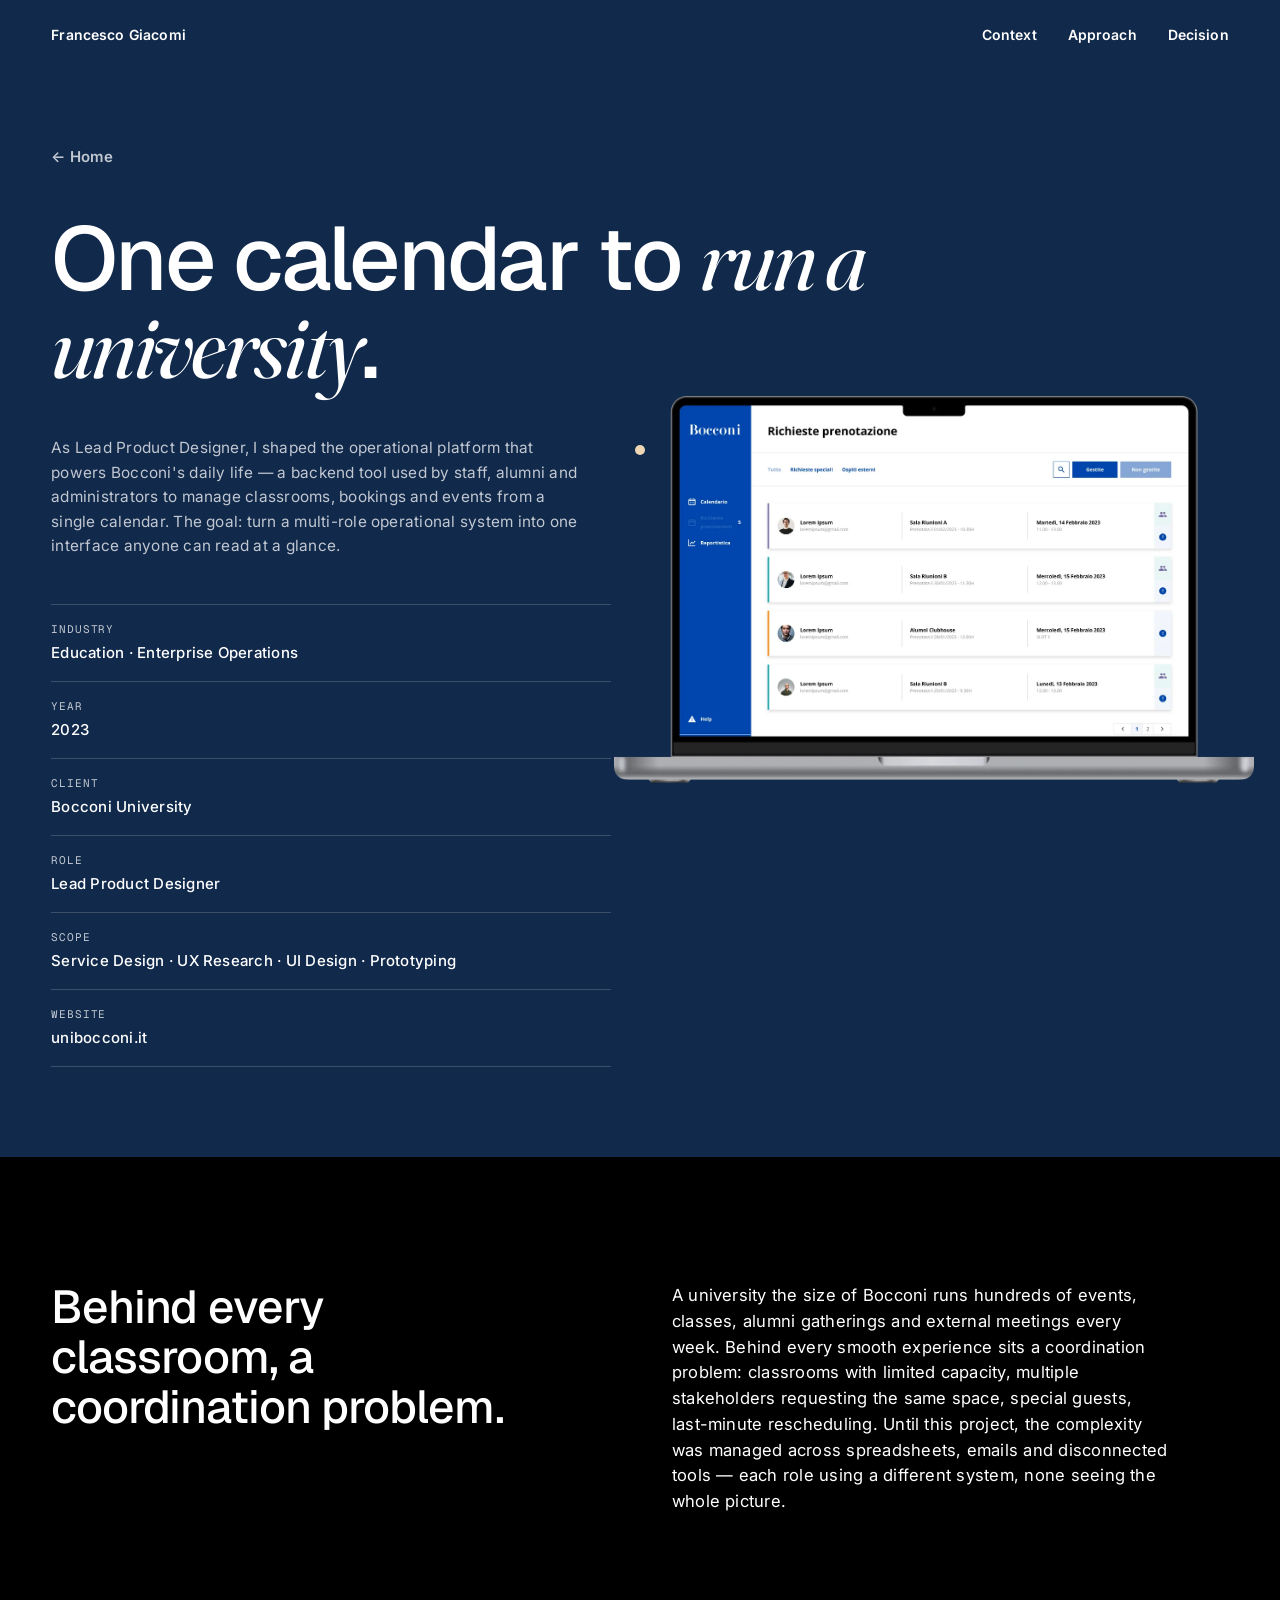
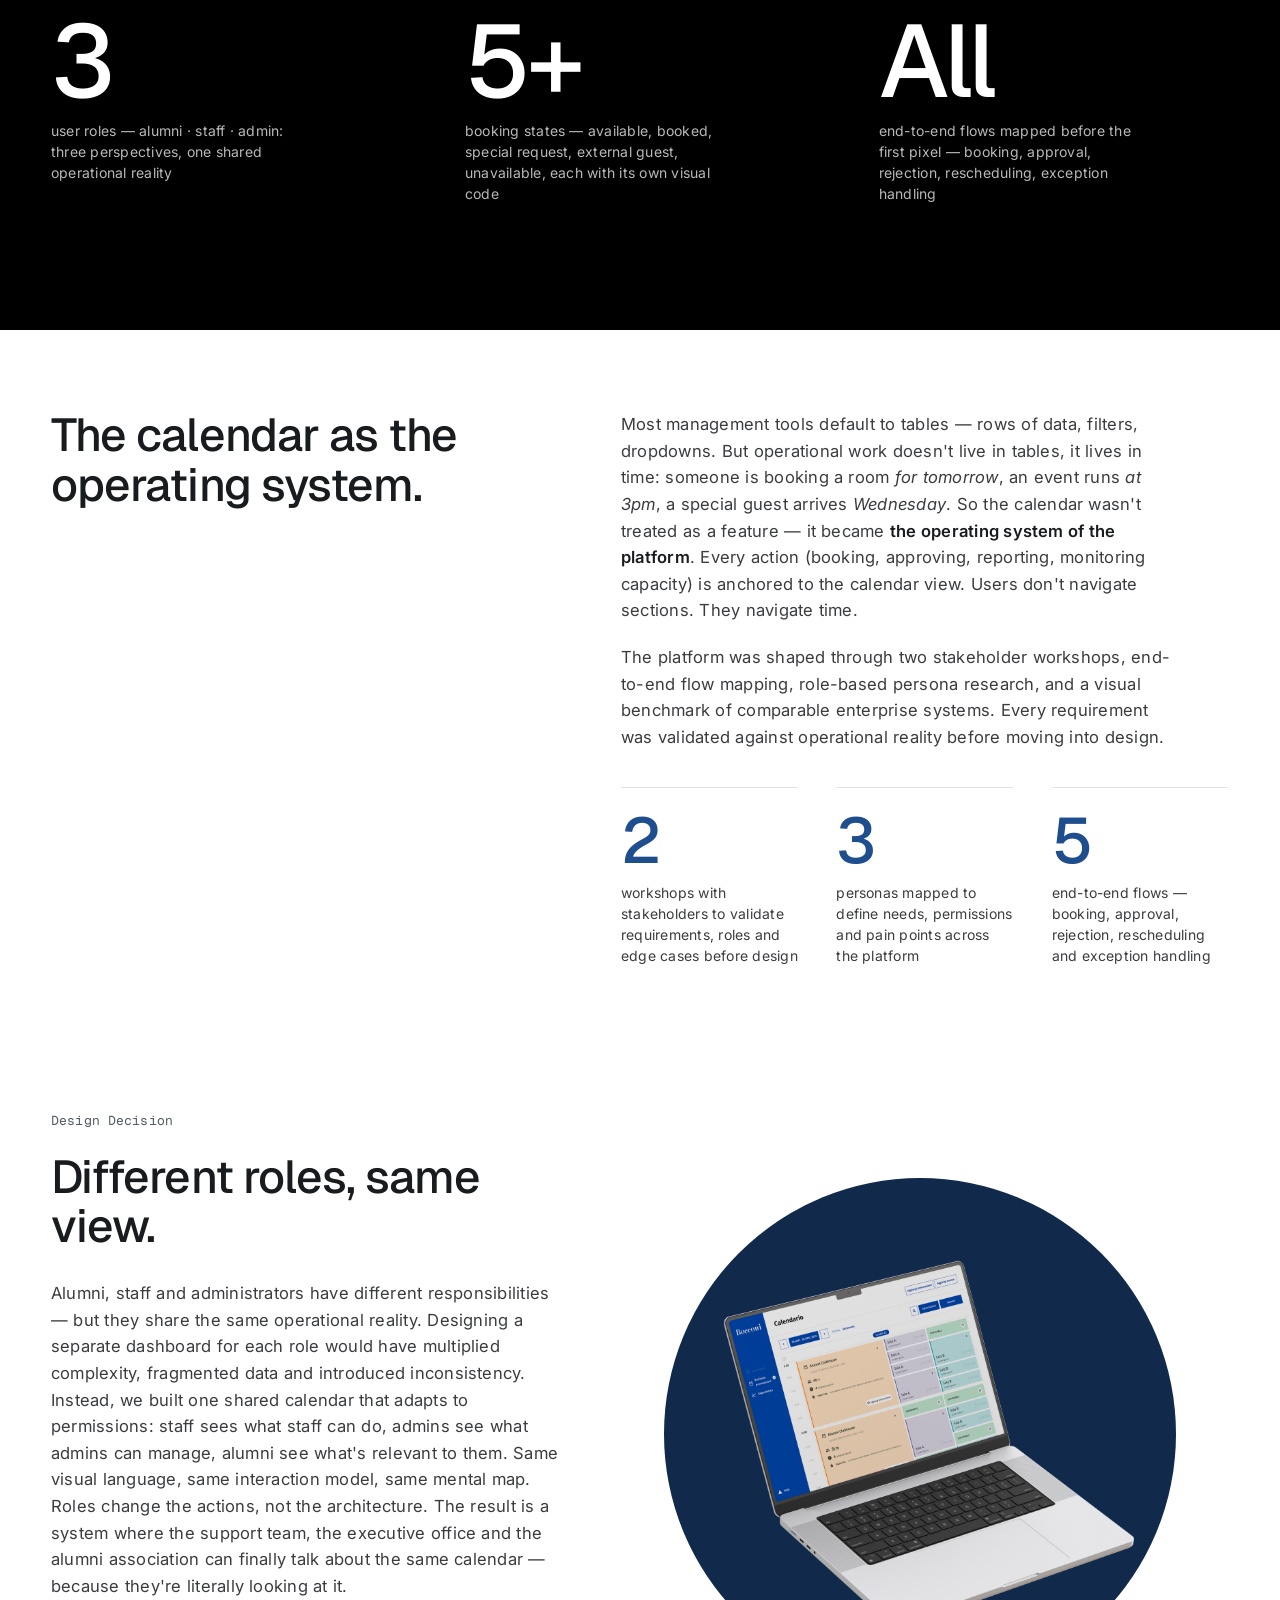
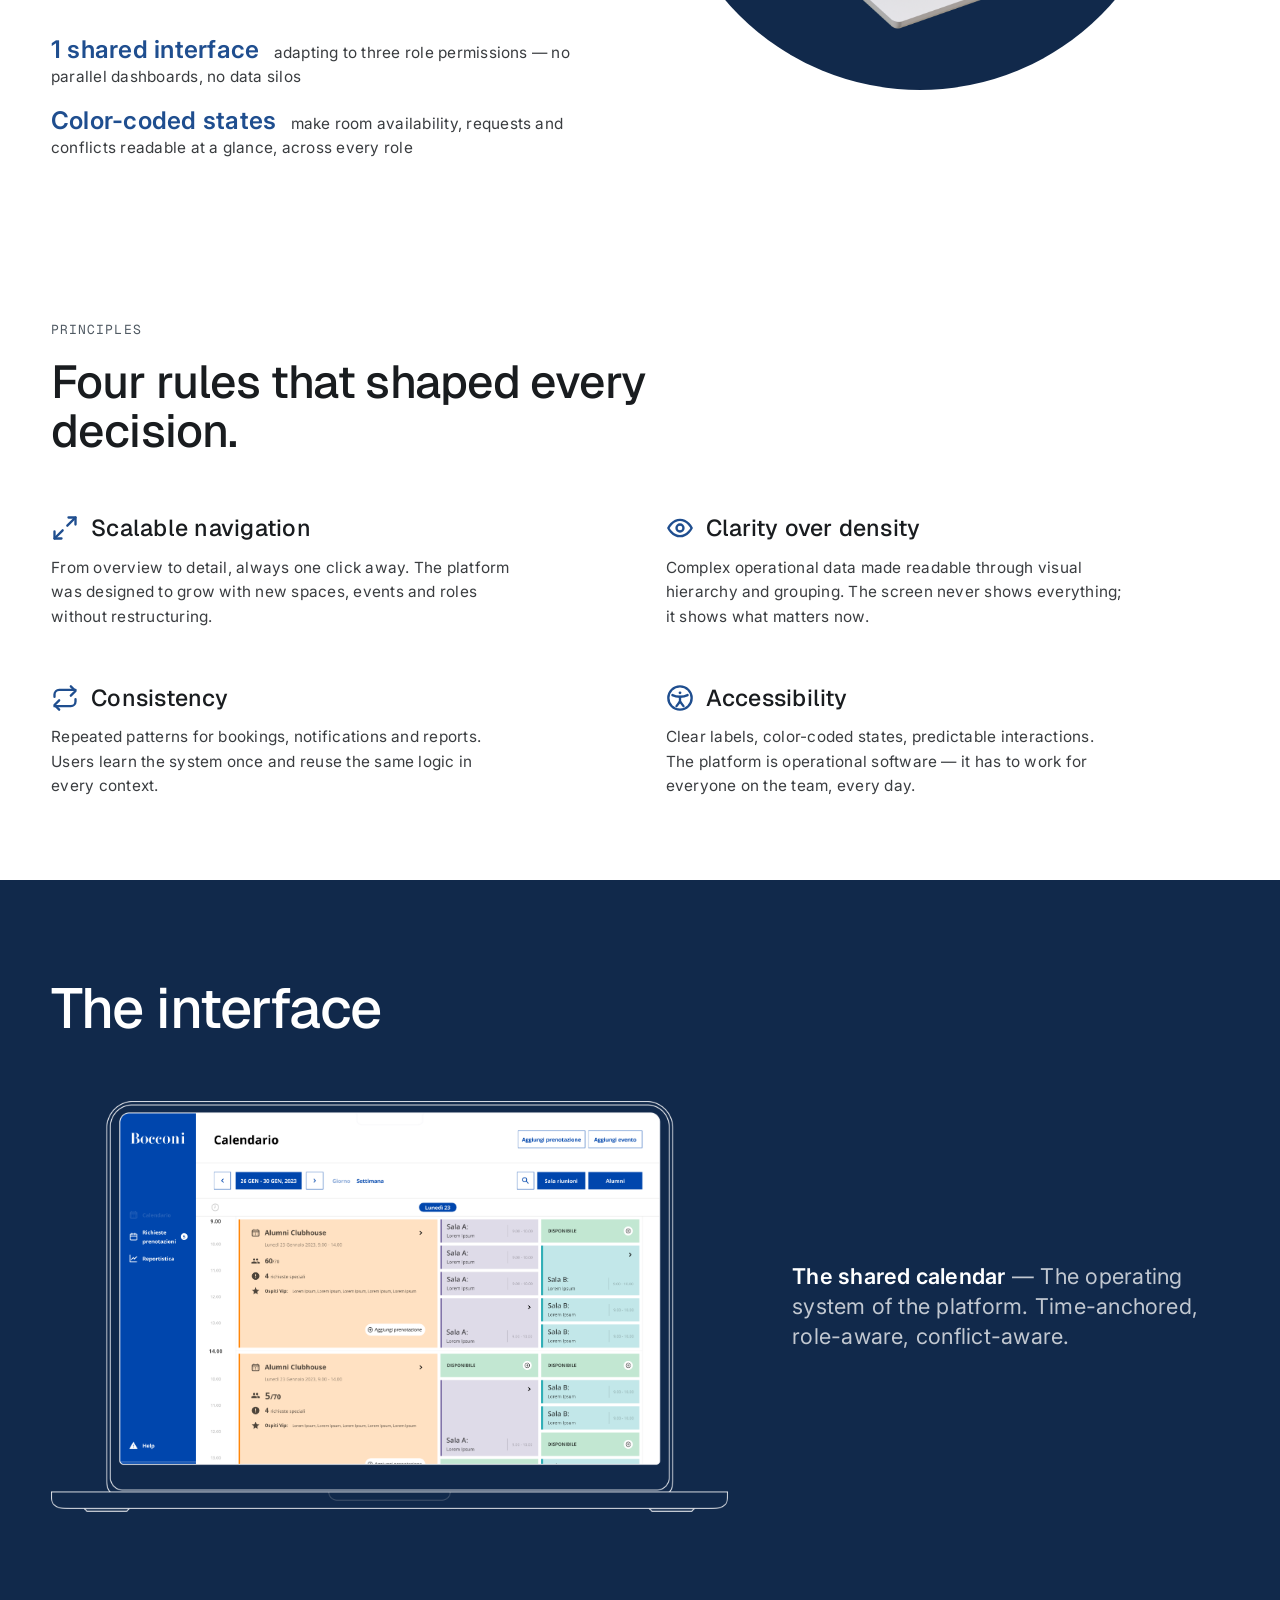
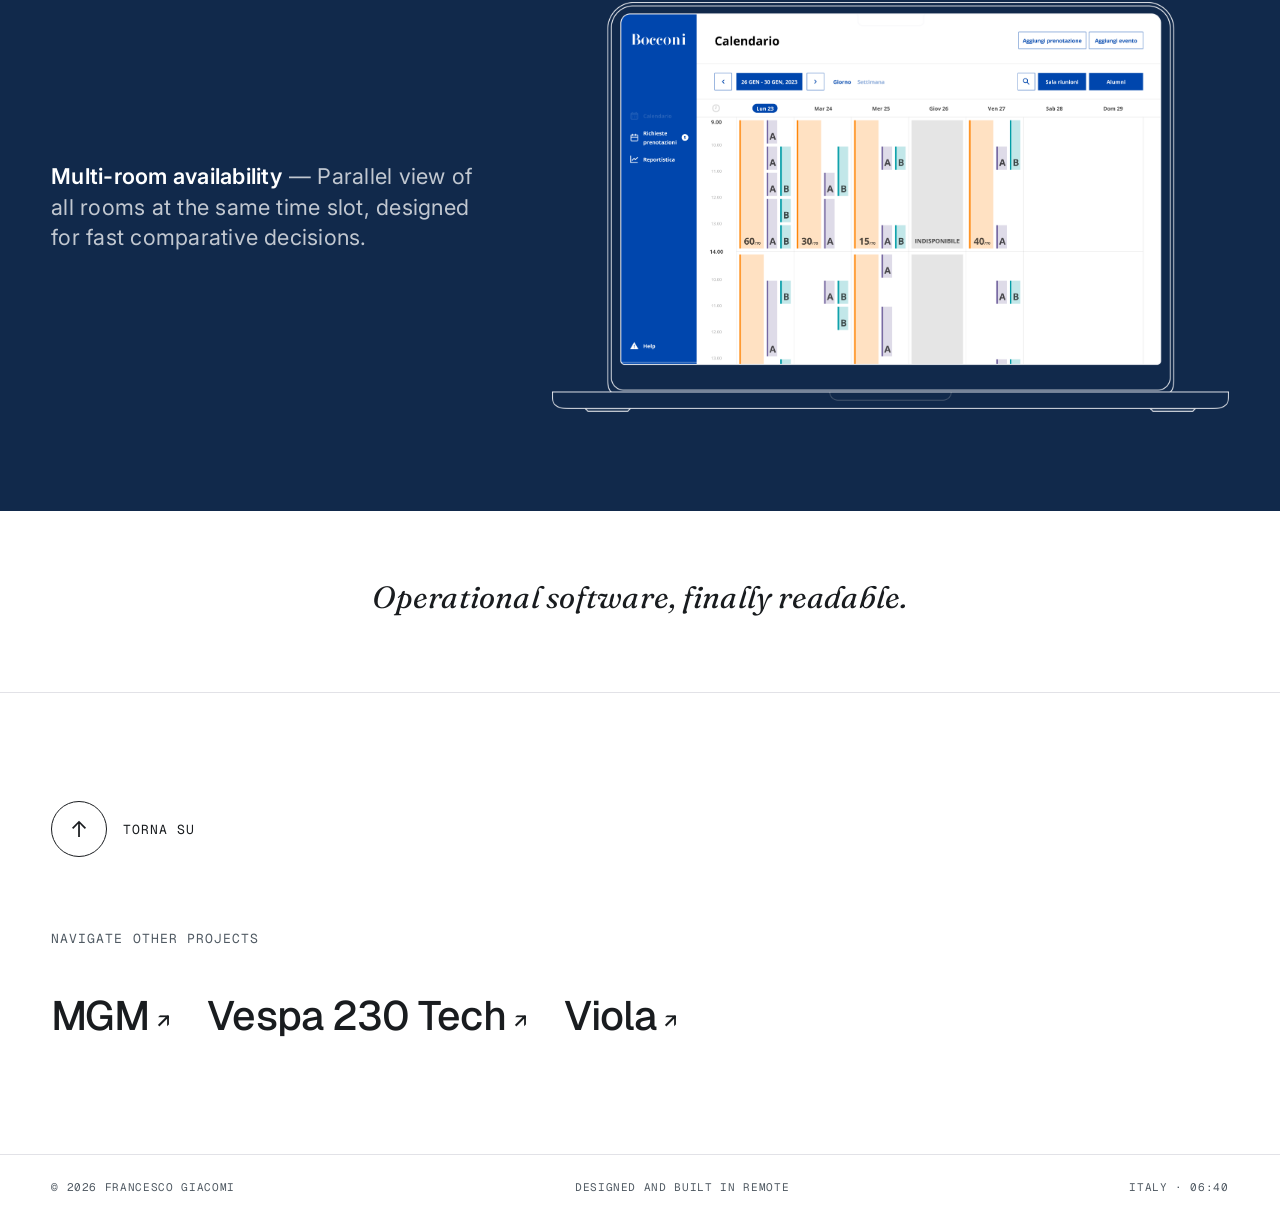
==== projects/bocconi.html @ fa7775cf "Bocconi: widen decision text column, enlarge laptop + circle https://claude.ai/code/session_018amF4t" ====
<!doctype html>
<html lang="en">
<head>
  <meta charset="utf-8" />
  <meta name="viewport" content="width=device-width, initial-scale=1, viewport-fit=cover" />
  <meta name="theme-color" content="#11294B" />
  <title>BOCCONI — Case Study · Francesco Giacomi</title>
  <meta name="description" content="BOCCONI — case study by Francesco Giacomi." />
  <link rel="preconnect" href="https://fonts.googleapis.com" />
  <link rel="preconnect" href="https://fonts.gstatic.com" crossorigin />
  <link href="https://fonts.googleapis.com/css2?family=Geist:wght@400;500;600;700&family=Geist+Mono:wght@400;500;600&family=Inter:wght@400;500;600;700&family=Fraunces:ital,opsz,wght@1,9..144,400;1,9..144,500&display=swap" rel="stylesheet" />
  <link rel="stylesheet" href="../assets/css/styles.css" />
  <link rel="stylesheet" href="../assets/css/case.css" />
  <!-- Page accent: provisional Bocconi navy -->
  <style>
    :root {
      --testata: #11294B;
      --testata-deep: #0B1C36;
      --primary: #1F4E8F;
      --primary-bright: #2E63AD;
      --primary-deep: #143A6B;
    }
    @media (min-width: 901px) {
      .cs-hero__media { width: clamp(440px, 50vw, 820px); right: clamp(0px,2vw,40px); bottom: auto; top: clamp(340px, 44vh, 580px); }
    }
    @media (min-width: 861px) {
      #decision { grid-template-columns: minmax(0, 520px) minmax(0, 1fr); align-items: center; gap: clamp(24px, 3vw, 56px); }
      #decision .cs-decision__media { position: relative; display: flex; align-items: center; justify-content: center; }
      #decision .cs-decision__media::before {
        content: ""; position: absolute; z-index: 0;
        width: min(40vw, 660px); aspect-ratio: 1 / 1; border-radius: 50%;
        background: var(--testata);
        left: 50%; top: 50%; transform: translate(-50%, -50%);
      }
      #decision .cs-decision__media img { position: relative; z-index: 1; width: 124%; max-width: none; }
    }
  </style>
</head>
<body>
  <div class="cursor" id="cursor" aria-hidden="true">
    <span class="cursor__dot"></span>
    <span class="cursor__ring"></span>
  </div>

  <header class="site-header site-header--case">
    <a class="brand" href="../index.html" data-cursor="hover">Francesco Giacomi</a>
    <nav class="nav" aria-label="Primary">
      <a href="#problem" data-cursor="hover">Context</a>
      <a href="#approach" data-cursor="hover">Approach</a>
      <a href="#decision" data-cursor="hover">Decision</a>
    </nav>
  </header>

  <main>
    <article class="cs">

      <!-- ===== HERO (testata) ===== -->
      <header class="cs-hero" id="top">
        <div class="cs-hero__inner">
          <a class="cs-hero__back" href="../index.html" data-cursor="hover">← Home</a>
          <h1 class="cs-hero__title">
            One calendar to <em>run a university</em>.
          </h1>
          <div class="cs-hero__col">
            <p class="cs-hero__intro">
              As Lead Product Designer, I shaped the operational platform that
              powers Bocconi's daily life — a backend tool used by staff, alumni
              and administrators to manage classrooms, bookings and events from a
              single calendar. The goal: turn a multi-role operational system into
              one interface anyone can read at a glance.
            </p>
            <dl class="cs-hero__meta">
              <div><dt>Industry</dt><dd>Education · Enterprise Operations</dd></div>
              <div><dt>Year</dt><dd>2023</dd></div>
              <div><dt>Client</dt><dd>Bocconi University</dd></div>
              <div><dt>Role</dt><dd>Lead Product Designer</dd></div>
              <div><dt>Scope</dt><dd>Service Design · UX Research · UI Design · Prototyping</dd></div>
              <div><dt>Website</dt><dd><a href="https://www.unibocconi.it/" target="_blank" rel="noopener">unibocconi.it</a></dd></div>
            </dl>
          </div>
        </div>
        <div class="cs-hero__media" data-parallax="0.14">
          <img src="../assets/img/projects/bocconiintro.png" alt="Bocconi operational platform"
               onerror="this.onerror=null; this.src='../assets/img/projects/bocconi.webp';" />
        </div>
      </header>

      <!-- ===== CONTEXT (dark) ===== -->
      <section class="cs-context" id="problem">
        <div class="cs-context__inner">
          <div class="cs-context__head">
            <h2>Behind every classroom, a coordination problem.</h2>
            <div class="cs-context__copy">
              <p>
                A university the size of Bocconi runs hundreds of events, classes,
                alumni gatherings and external meetings every week. Behind every
                smooth experience sits a coordination problem: classrooms with
                limited capacity, multiple stakeholders requesting the same space,
                special guests, last-minute rescheduling. Until this project, the
                complexity was managed across spreadsheets, emails and disconnected
                tools — each role using a different system, none seeing the whole
                picture.
              </p>
            </div>
          </div>
          <dl class="cs-context__stats">
            <div><dt>3</dt><dd>user roles — alumni · staff · admin: three perspectives, one shared operational reality</dd></div>
            <div><dt>5+</dt><dd>booking states — available, booked, special request, external guest, unavailable, each with its own visual code</dd></div>
            <div><dt>All</dt><dd>end-to-end flows mapped before the first pixel — booking, approval, rejection, rescheduling, exception handling</dd></div>
          </dl>
        </div>
      </section>

      <!-- ===== APPROACH ===== -->
      <section class="cs-block" id="approach">
        <h2 class="cs-block__title">The calendar as the operating system.</h2>
        <div class="cs-block__body">
          <p>
            Most management tools default to tables — rows of data, filters,
            dropdowns. But operational work doesn't live in tables, it lives in
            time: someone is booking a room <em>for tomorrow</em>, an event runs
            <em>at 3pm</em>, a special guest arrives <em>Wednesday</em>. So the
            calendar wasn't treated as a feature — it became
            <strong>the operating system of the platform</strong>. Every action
            (booking, approving, reporting, monitoring capacity) is anchored to the
            calendar view. Users don't navigate sections. They navigate time.
          </p>
          <p>
            The platform was shaped through two stakeholder workshops, end-to-end
            flow mapping, role-based persona research, and a visual benchmark of
            comparable enterprise systems. Every requirement was validated against
            operational reality before moving into design.
          </p>
          <ul class="cs-data">
            <li><b>2</b><span>workshops with stakeholders to validate requirements, roles and edge cases before design</span></li>
            <li><b>3</b><span>personas mapped to define needs, permissions and pain points across the platform</span></li>
            <li><b>5</b><span>end-to-end flows — booking, approval, rejection, rescheduling and exception handling</span></li>
          </ul>
        </div>
      </section>

      <!-- ===== KEY DECISION (single) ===== -->
      <section class="cs-decision" id="decision">
        <div class="cs-decision__text">
          <p class="cs-decision__eyebrow">Design Decision</p>
          <h2 class="cs-decision__title">Different roles, same view.</h2>
          <p class="cs-decision__desc">
            Alumni, staff and administrators have different responsibilities — but
            they share the same operational reality. Designing a separate dashboard
            for each role would have multiplied complexity, fragmented data and
            introduced inconsistency. Instead, we built one shared calendar that
            adapts to permissions: staff sees what staff can do, admins see what
            admins can manage, alumni see what's relevant to them. Same visual
            language, same interaction model, same mental map. Roles change the
            actions, not the architecture. The result is a system where the support
            team, the executive office and the alumni association can finally talk
            about the same calendar — because they're literally looking at it.
          </p>
          <ul class="cs-decision__stats">
            <li><b>1 shared interface</b> adapting to three role permissions — no parallel dashboards, no data silos</li>
            <li><b>Color-coded states</b> make room availability, requests and conflicts readable at a glance, across every role</li>
          </ul>
        </div>
        <div class="cs-decision__media" data-reveal>
          <img src="../assets/img/projects/bocconi-key11.png" alt="Bocconi staff calendar view"
               onerror="this.style.display='none';" />
          <img src="../assets/img/projects/bocconi-key2.png" alt="Bocconi admin booking requests view"
               onerror="this.style.display='none';" />
        </div>
      </section>

      <!-- ===== DESIGN PRINCIPLES ===== -->
      <section class="cs-principles" id="principles">
        <p class="cs-principles__eyebrow">Principles</p>
        <h2 class="cs-principles__title">Four rules that shaped every decision.</h2>
        <div class="cs-principles__grid">
          <div class="cs-principles__item">
            <div class="cs-principles__head"><span class="cs-principles__icon" aria-hidden="true"><svg viewBox="0 0 24 24" fill="none" stroke="currentColor" stroke-width="2" stroke-linecap="round" stroke-linejoin="round"><path d="M15 3h6v6"/><path d="M9 21H3v-6"/><path d="M21 3l-7 7"/><path d="M3 21l7-7"/></svg></span><h3>Scalable navigation</h3></div>
            <p>From overview to detail, always one click away. The platform was designed to grow with new spaces, events and roles without restructuring.</p>
          </div>
          <div class="cs-principles__item">
            <div class="cs-principles__head"><span class="cs-principles__icon" aria-hidden="true"><svg viewBox="0 0 24 24" fill="none" stroke="currentColor" stroke-width="2" stroke-linecap="round" stroke-linejoin="round"><path d="M2 12s3.5-7 10-7 10 7 10 7-3.5 7-10 7-10-7-10-7z"/><circle cx="12" cy="12" r="3"/></svg></span><h3>Clarity over density</h3></div>
            <p>Complex operational data made readable through visual hierarchy and grouping. The screen never shows everything; it shows what matters now.</p>
          </div>
          <div class="cs-principles__item">
            <div class="cs-principles__head"><span class="cs-principles__icon" aria-hidden="true"><svg viewBox="0 0 24 24" fill="none" stroke="currentColor" stroke-width="2" stroke-linecap="round" stroke-linejoin="round"><path d="M17 2l4 4-4 4"/><path d="M3 11V9a4 4 0 0 1 4-4h14"/><path d="M7 22l-4-4 4-4"/><path d="M21 13v2a4 4 0 0 1-4 4H3"/></svg></span><h3>Consistency</h3></div>
            <p>Repeated patterns for bookings, notifications and reports. Users learn the system once and reuse the same logic in every context.</p>
          </div>
          <div class="cs-principles__item">
            <div class="cs-principles__head"><span class="cs-principles__icon" aria-hidden="true"><svg viewBox="0 0 24 24" fill="none" stroke="currentColor" stroke-width="2" stroke-linecap="round" stroke-linejoin="round"><circle cx="12" cy="12" r="10"/><circle cx="12" cy="7.6" r="1.2" fill="currentColor" stroke="none"/><path d="M5.5 9.5c2 1 4 1.4 6.5 1.4s4.5-.4 6.5-1.4"/><path d="M12 11v4"/><path d="M12 15l-3 4"/><path d="M12 15l3 4"/></svg></span><h3>Accessibility</h3></div>
            <p>Clear labels, color-coded states, predictable interactions. The platform is operational software — it has to work for everyone on the team, every day.</p>
          </div>
        </div>
      </section>

      <!-- ===== PROTOTYPE GALLERY ===== -->
      <section class="cs-gallery" id="interface">
        <h2 class="cs-gallery__title">The interface</h2>
        <div class="cs-gallery__list">
          <figure class="cs-gallery__shot">
            <figcaption><b>The shared calendar</b> — The operating system of the platform. Time-anchored, role-aware, conflict-aware.</figcaption>
            <img src="../assets/img/projects/bocconi-proto1.png" alt="The shared calendar" onerror="this.closest('figure').style.display='none';" />
          </figure>
          <figure class="cs-gallery__shot">
            <figcaption><b>Booking requests</b> — Incoming requests grouped by status, with special-request and external-guest tags surfaced for quick triage.</figcaption>
            <img src="../assets/img/projects/bocconi-proto2.png" alt="Booking requests" onerror="this.closest('figure').style.display='none';" />
          </figure>
          <figure class="cs-gallery__shot">
            <figcaption><b>Request detail</b> — One-screen view with full context, special needs and a single-tap accept/reject action.</figcaption>
            <img src="../assets/img/projects/bocconi-proto3.png" alt="Request detail" onerror="this.closest('figure').style.display='none';" />
          </figure>
          <figure class="cs-gallery__shot">
            <figcaption><b>Day view</b> — Drilldown into a single day, showing capacity load, room availability and special markers in one glance.</figcaption>
            <img src="../assets/img/projects/bocconi-proto4.png" alt="Day view" onerror="this.closest('figure').style.display='none';" />
          </figure>
          <figure class="cs-gallery__shot">
            <figcaption><b>Multi-room availability</b> — Parallel view of all rooms at the same time slot, designed for fast comparative decisions.</figcaption>
            <img src="../assets/img/projects/bocconi-proto5.png" alt="Multi-room availability" onerror="this.closest('figure').style.display='none';" />
          </figure>
        </div>
      </section>

      <!-- ===== VISUAL CLOSING ===== -->
      <figure class="cs-fullbleed">
        <img src="../assets/img/projects/bocconi-closing.png" alt="Bocconi platform in context"
             onerror="this.closest('figure').style.display='none';" />
      </figure>
      <div class="cs-closing">
        <p>Operational software, finally readable.</p>
      </div>

      <!-- ===== OUTRO — back to top + other projects ===== -->
      <footer class="cs-outro">
        <a class="cs-outro__top" href="#top" data-cursor="hover" aria-label="Torna su">
          <span class="cs-outro__top-icon" aria-hidden="true">↑</span>
          <span class="cs-outro__top-text">Torna su</span>
        </a>
        <p class="cs-outro__label">Navigate other projects</p>
        <ul class="cs-outro__projects">
          <li><a href="guzzi.html" data-cursor="hover">MGM <span aria-hidden="true">↗</span></a></li>
          <li><a href="vespa.html" data-cursor="hover">Vespa 230 Tech <span aria-hidden="true">↗</span></a></li>
          <li><a href="viola.html" data-cursor="hover">Viola <span aria-hidden="true">↗</span></a></li>
        </ul>
      </footer>
    </article>
  </main>

  <footer class="footer">
    <div class="footer__row">
      <span>© 2026 Francesco Giacomi</span>
      <span>Designed and built in remote</span>
      <span class="footer__time" id="footerTime">—</span>
    </div>
  </footer>

  <script src="../assets/js/script.js" defer></script>
  <script>
  (function(){
    function layout(){
      var figs = Array.prototype.slice.call(document.querySelectorAll('.cs-gallery__shot'));
      var visible = figs.filter(function(f){ return getComputedStyle(f).display !== 'none'; });
      visible.forEach(function(f,i){ f.classList.toggle('cs-gallery__shot--right', i % 2 === 1); });
    }
    if (document.readyState === 'complete') layout();
    else window.addEventListener('load', layout);
    setTimeout(layout, 1200);
  })();
  </script>
</body>
</html>
---- assets/css/styles.css ----
/* ============================================================
   Francesco Giacomi — Portfolio
   Design tokens — Revolut DS (hybrid)
   ============================================================ */
:root {
  /* --- Surface (Revolut two-mode canvas) --- */
  --canvas-light:    #FFFFFF;
  --canvas-dark:     #000000;
  --surface-soft:    #F4F4F4;
  --surface-card:    #FFFFFF;
  --surface-deep:    #0A0A0A;
  --surface-elev:    #16181A;

  /* --- Brand accent (cobalt-violet) --- */
  --primary:         #494FDF;
  --primary-bright:  #4F55F1;
  --primary-deep:    #3A40C4;
  --on-primary:      #FFFFFF;

  /* --- Text (warm ink, not pure black) --- */
  --ink:             #191C1F;
  --body:            #1F2226;
  --charcoal:        #3A3D40;
  --mute:            #505A63;
  --stone:           #8D969E;
  --faint:           #C9C9CD;
  --on-dark:         #FFFFFF;
  --on-dark-mute:    rgba(255,255,255,0.72);

  /* --- Hairlines --- */
  --hairline-light:  #E2E2E7;
  --hairline-dark:   rgba(255,255,255,0.12);
  --hairline-strong: #191C1F;

  /* --- Page-level aliases (back-compat with components below) --- */
  --bg:              var(--canvas-light);
  --bg-dark:         var(--canvas-dark);
  --ink-soft:        var(--charcoal);
  --ink-mute:        var(--mute);
  --line:            var(--hairline-strong);
  --line-soft:       var(--hairline-light);
  --accent:          var(--primary);
  --on-dark-soft:    var(--on-dark-mute);

  /* --- Typography (Aeonik Pro → Geist; body Inter) --- */
  --f-display:       "Geist", "Inter", -apple-system, "Helvetica Neue", Arial, sans-serif;
  --f-sans:          "Inter", -apple-system, BlinkMacSystemFont, "Helvetica Neue", Arial, sans-serif;
  --f-mono:          "Geist Mono", ui-monospace, SFMono-Regular, Menlo, monospace;
  --f-serif:         "Fraunces", "Times New Roman", serif; /* italic em only */

  /* --- Radius (Revolut) --- */
  --r-none:          0px;
  --r-sm:            8px;
  --r-md:            12px;
  --r-lg:            20px;
  --r-xl:            28px;
  --r-full:          9999px;
  --radius:          var(--r-lg);

  /* --- Spacing (Revolut) --- */
  --s-xxs:           4px;
  --s-xs:            6px;
  --s-sm:            8px;
  --s-md:            14px;
  --s-lg:            16px;
  --s-xl:            24px;
  --s-xxl:           32px;
  --s-xxxl:          48px;
  --s-block:         80px;
  --s-section:       88px;
  --s-band:          120px;

  /* --- Layout --- */
  --maxw:            1440px;
  --gutter:          clamp(20px, 4vw, 56px);

  /* --- Motion --- */
  --ease:            cubic-bezier(.2, .7, .2, 1);
  --ease-out:        cubic-bezier(.16, 1, .3, 1);
  --dur:             .6s;
}

*, *::before, *::after { box-sizing: border-box; }

html {
  -webkit-text-size-adjust: 100%;
  scroll-behavior: smooth;
  background: var(--canvas-light);
}

@media (prefers-reduced-motion: reduce) {
  html { scroll-behavior: auto; }
}

body {
  margin: 0;
  font-family: var(--f-sans);
  font-size: 16px;
  line-height: 1.5;
  letter-spacing: 0.24px;
  color: var(--body);
  background: var(--canvas-light);
  -webkit-font-smoothing: antialiased;
  -moz-osx-font-smoothing: grayscale;
  overflow-x: hidden;
}

@media (hover: hover) and (pointer: fine) {
  html, body, a, button, [role="button"] { cursor: none; }
}

img, svg { display: block; max-width: 100%; }

a {
  color: inherit;
  text-decoration: none;
}

::selection {
  background: var(--ink);
  color: var(--bg);
}

.skip-link {
  position: absolute;
  left: -9999px;
  top: 0;
  background: var(--ink);
  color: var(--bg);
  padding: 12px 16px;
  z-index: 999;
}
.skip-link:focus { left: 8px; top: 8px; }

/* ============================================================
   Custom cursor
   ============================================================ */
.cursor {
  position: fixed;
  top: 0;
  left: 0;
  pointer-events: none;
  z-index: 9999;
  mix-blend-mode: difference;
  will-change: transform;
}

.cursor__dot,
.cursor__ring {
  position: absolute;
  top: 0; left: 0;
  border-radius: 999px;
  transform: translate(-50%, -50%);
  background: #FFFFFF;
  transition: width var(--dur) var(--ease-out),
              height var(--dur) var(--ease-out),
              background var(--dur) var(--ease-out),
              opacity var(--dur) var(--ease-out);
}

.cursor__dot {
  width: 10px;
  height: 10px;
}

.cursor__ring {
  width: 0; height: 0;
  background: transparent;
  border: 1.5px solid #FFFFFF;
  opacity: 0;
}

.cursor.is-hover .cursor__dot {
  width: 0;
  height: 0;
  opacity: 0;
}
.cursor.is-hover .cursor__ring {
  width: 56px;
  height: 56px;
  opacity: 1;
}

.cursor.is-hidden { opacity: 0; }

@media (hover: none), (pointer: coarse) {
  .cursor { display: none; }
}
@media (prefers-reduced-motion: reduce) {
  .cursor__dot, .cursor__ring { transition: none; }
}

/* ============================================================
   Header
   ============================================================ */
.site-header {
  position: fixed;
  top: 0; left: 0; right: 0;
  z-index: 50;
  display: flex;
  align-items: center;
  justify-content: space-between;
  padding: 16px var(--gutter);
  background: color-mix(in srgb, var(--canvas-light) 80%, transparent);
  backdrop-filter: saturate(180%) blur(14px);
  -webkit-backdrop-filter: saturate(180%) blur(14px);
  border-bottom: 1px solid transparent;
  transition: border-color var(--dur) var(--ease), background var(--dur) var(--ease);
}

.site-header.is-scrolled {
  border-bottom-color: var(--hairline-light);
}

.brand {
  font-family: var(--f-sans);
  font-weight: 600;
  font-size: 14px;
  letter-spacing: 0.16px;
  color: var(--ink);
}

.nav {
  display: flex;
  align-items: center;
  gap: clamp(16px, 2.4vw, 36px);
  font-family: var(--f-sans);
  font-weight: 600;
  font-size: 14px;
  letter-spacing: 0.16px;
  color: var(--ink);
}
.nav a {
  position: relative;
  padding: 8px 0;
}
.nav a:not(.nav__cta)::after {
  content: "";
  position: absolute;
  left: 0; right: 0; bottom: 4px;
  height: 1px;
  background: var(--ink);
  transform: scaleX(0);
  transform-origin: left center;
  transition: transform .4s var(--ease-out);
}
.nav a:not(.nav__cta):hover::after { transform: scaleX(1); }

.nav__cta {
  padding: 10px 18px;
  background: var(--canvas-dark);
  color: var(--on-dark);
  border-radius: var(--r-full);
  font-family: var(--f-sans);
  font-weight: 600;
  font-size: 13px;
  letter-spacing: 0.16px;
  text-transform: none;
  transition: background .3s var(--ease-out), transform .3s var(--ease-out);
}
.nav__cta:hover { background: var(--primary); transform: translateY(-1px); }

@media (max-width: 640px) {
  .brand__name { display: none; }
  .nav a:not(.nav__cta) { display: none; }
}

/* ============================================================
   Hero — single-viewport: title (top) + clients (bottom)
   ============================================================ */
.hero {
  position: relative;
  min-height: 100svh;
  /* Padding-top ~= header height so the title centers in the 1fr row
     between header-bottom and the clients ticker, not below a big
     padding cushion. */
  padding: clamp(64px, 7vh, 84px) var(--gutter) clamp(28px, 4vh, 56px);
  display: grid;
  grid-template-rows: 1fr auto;
  row-gap: clamp(32px, 5vh, 64px);
  max-width: var(--maxw);
  margin: 0 auto;
}

.hero__top {
  display: flex;
  flex-direction: column;
  justify-content: center;
}

.hero__title {
  font-family: var(--f-display);
  font-weight: 500;
  font-size: clamp(36px, 5.6vw, 88px);
  line-height: 1.02;
  letter-spacing: -0.025em;
  margin: 0;
  color: var(--ink);
  max-width: 18ch;
}
.hero__title em {
  font-family: var(--f-serif);
  font-style: italic;
  font-weight: 400;
  color: var(--primary);
  letter-spacing: -0.015em;
}

/* ----------- Hero title: word-by-word "text rise" reveal ----------- */
/* Override the generic [data-reveal] — title runs its own per-word stagger */
.hero__title[data-reveal] {
  opacity: 1;
  transform: none;
  transition: none;
}

.hero__title .line {
  display: block;
}

.hero__title .word {
  /* overflow:hidden clips the inner translate; padding/margin trick keeps
     italic descenders (y, g) from being cut. */
  display: inline-block;
  overflow: hidden;
  padding: 0.08em 0;
  margin: -0.08em 0;
  vertical-align: bottom;
}
.hero__title .word__inner {
  display: inline-block;
  transform: translateY(110%);
  transition: transform 0.95s var(--ease-out);
  will-change: transform;
  /* Stagger — each word picks its delay from its --i index */
  transition-delay: calc(var(--i, 0) * 0.055s + 0.1s);
}
.hero__title.is-in .word__inner {
  transform: translateY(0);
}

/* "work together" already enters in primary blue + italic serif;
   it rises word-by-word like the rest, just visually emphasized. */
.hero__title em {
  font-style: italic;
  font-family: var(--f-serif);
  color: var(--primary);
}
.hero__title em .word__inner {
  font-style: italic;
  font-family: var(--f-serif);
  color: var(--primary);
}

@media (prefers-reduced-motion: reduce) {
  .hero__title .word__inner {
    transform: none;
    transition: none;
  }
}

/* ----------- Clients ticker: infinite, slow, edge-faded ----------- */
.clients {
  /* Lift the whole row 24px closer to the title */
  margin-top: -24px;
  /* Full-bleed: break out of the hero's 1440px max-width so the row
     spans the full viewport on wide displays. */
  width: 100vw;
  margin-left: calc(50% - 50vw);
  margin-right: calc(50% - 50vw);
  overflow: hidden;
  /* Editorial edge fade — tight 28px zone so logos read close to the margin */
  -webkit-mask-image: linear-gradient(90deg, transparent 0, #000 28px, #000 calc(100% - 28px), transparent 100%);
          mask-image: linear-gradient(90deg, transparent 0, #000 28px, #000 calc(100% - 28px), transparent 100%);
}

.clients__track {
  display: flex;
  width: max-content;
  animation: clientsTicker 60s linear infinite;
  will-change: transform;
}
.clients:hover .clients__track,
.clients:focus-within .clients__track {
  animation-play-state: paused;
}

.clients__list {
  display: flex;
  align-items: center;
  list-style: none;
  margin: 0;
  padding: 0;
  flex-shrink: 0;
  gap: clamp(48px, 6vw, 88px);
  padding-right: clamp(48px, 6vw, 88px); /* maintain rhythm across the seam */
}

.clients__list li {
  flex: 0 0 auto;
  display: inline-flex;
  align-items: center;
  justify-content: center;
  height: clamp(58px, 6.5vh, 85px);
}

.clients__list li span {
  font-family: var(--f-display);
  font-weight: 500;
  font-size: clamp(24px, 2.7vw, 40px);
  letter-spacing: -0.015em;
  color: var(--charcoal);
  white-space: nowrap;
  opacity: .88;
  transition: color .3s var(--ease-out), opacity .3s var(--ease-out);
}
.clients__list li:hover span { color: var(--ink); opacity: 1; }

.clients__list li img {
  /* Force the rendered height — SVGs in /assets/img/clients have
     intrinsic width/height attributes that the browser would otherwise
     use as the "natural" size, ignoring max-height. */
  height: clamp(37px, 5.4vh, 75px);
  width: auto;
  max-width: clamp(153px, 14.4vw, 247px);
  object-fit: contain;
  filter: grayscale(1);
  opacity: .85;
  transition: filter .3s var(--ease-out), opacity .3s var(--ease-out);
}
.clients__list li:hover img { filter: grayscale(0); opacity: 1; }

/* Per-brand visual balance: trim marks that read heavier than the row */
.clients__list li[data-client="flex"] img,
.clients__list li[data-client="bocconi"] img,
.clients__list li[data-client="intercos"] img,
.clients__list li[data-client="iveco"] img,
.clients__list li[data-client="ferrari"] img {
  height: clamp(31px, 4.6vh, 64px);
  max-width: clamp(130px, 12.2vw, 210px);
}

@keyframes clientsTicker {
  from { transform: translate3d(0, 0, 0); }
  to   { transform: translate3d(-50%, 0, 0); }
}

@media (max-width: 760px) {
  .clients__list { gap: 40px; padding-right: 40px; }
  .clients__list li { height: clamp(42px, 5.4vh, 60px); }
  .clients__list li img { height: clamp(29px, 3.6vh, 46px); max-width: 143px; }
  .clients__list li span { font-size: clamp(18px, 4vw, 24px); }
  .clients__list li[data-client="flex"] img,
  .clients__list li[data-client="bocconi"] img,
  .clients__list li[data-client="intercos"] img,
  .clients__list li[data-client="iveco"] img,
  .clients__list li[data-client="ferrari"] img {
    height: clamp(25px, 3vh, 39px); max-width: 122px;
  }
}

@media (prefers-reduced-motion: reduce) {
  .clients__track { animation: none; }
  .clients { overflow: visible; -webkit-mask-image: none; mask-image: none; }
  .clients__list[aria-hidden="true"] { display: none; }
  .clients__list { flex-wrap: wrap; justify-content: center; }
}

/* Header-offset for smooth anchor navigation (About/Contact links) */
.hero,
.section--works,
.section--studio,
.stay {
  scroll-margin-top: 72px;
}

/* ============================================================
   Section
   ============================================================ */
.section {
  padding: clamp(80px, 14vh, 160px) var(--gutter);
  max-width: var(--maxw);
  margin: 0 auto;
}
.section--dark {
  background: var(--canvas-dark);
  color: var(--on-dark);
  max-width: none;
  margin: 0;
  padding-left: var(--gutter);
  padding-right: var(--gutter);
}
.section--dark > * { max-width: var(--maxw); margin-left: auto; margin-right: auto; }
.section--dark .label,
.section--dark .section__index,
.section--dark .section__lede { color: var(--on-dark-mute); }
.section--dark .section__title { color: var(--on-dark); }
.section--dark .section__head { border-bottom-color: var(--hairline-dark); }

.section__head {
  display: grid;
  grid-template-columns: 1fr 2fr;
  gap: clamp(24px, 4vw, 80px);
  align-items: end;
  padding-bottom: clamp(48px, 8vh, 96px);
  border-bottom: 1px solid var(--line-soft);
  margin-bottom: clamp(48px, 8vh, 96px);
}
.section--dark .section__head { border-bottom-color: #222; }
@media (max-width: 880px) {
  .section__head { grid-template-columns: 1fr; gap: 24px; }
}

.section__index {
  font-family: var(--f-mono);
  font-size: 12px;
  letter-spacing: 0.1em;
  text-transform: uppercase;
  color: var(--ink-mute);
  margin: 0;
}

.section__title {
  font-family: var(--f-display);
  font-weight: 500;
  font-size: clamp(32px, 5vw, 80px);
  line-height: 1.0;
  letter-spacing: -0.02em;
  margin: 12px 0 0;
  color: var(--ink);
}
.section__title em {
  font-family: var(--f-serif);
  font-style: italic;
  font-weight: 400;
  color: var(--primary);
}

.section__lede {
  font-size: clamp(15px, 1.3vw, 19px);
  line-height: 1.55;
  color: var(--ink-soft);
  max-width: 56ch;
  margin: 0;
}

/* ============================================================
   Selected Works — Apple-style 2-col grid
   ============================================================ */
.section--works {
  position: relative;
  max-width: min(1720px, calc(100% - 40px));
  margin: 0 auto;
  padding: 0 clamp(20px, 2.5vw, 40px);
  /* This is the sticky context — title sticks inside this section,
     unsticks once the section ends. */
}

/* Sticky title — pinned at top with a solid page-coloured background.
   Visually identical to "no bg" since the page is also canvas-light,
   but it gives the title a stable opaque box that fully hides any
   pixel that scrolls beneath it (no flicker / no perceived "step"). */
.works__head {
  position: sticky;
  top: clamp(56px, 8vh, 80px);
  z-index: 5;
  padding: clamp(28px, 5vh, 56px) 0 clamp(20px, 3vh, 32px);
  background: var(--canvas-light);
}
.works__title {
  font-family: var(--f-display);
  font-weight: 500;
  /* Slightly smaller than before so it doesn't dominate while sticky */
  font-size: clamp(40px, 5.8vw, 96px);
  line-height: 0.98;
  letter-spacing: -0.035em;
  margin: 0;
  color: var(--ink);
}
.works__title em {
  font-family: var(--f-serif);
  font-style: italic;
  font-weight: 400;
  color: var(--primary);
  letter-spacing: -0.02em;
}

/* 2x2 grid of cards — two side-by-side, two rows */
.works {
  list-style: none;
  padding: 0 0 clamp(60px, 10vh, 120px);
  margin: 0;
  display: grid;
  grid-template-columns: repeat(2, 1fr);
  gap: clamp(16px, 2vw, 28px);
}
@media (max-width: 760px) {
  .works { grid-template-columns: 1fr; }
}

.work {
  position: relative;
  overflow: hidden;
  border-radius: var(--r-lg);
  aspect-ratio: 7 / 5;
  background: var(--surface-soft);
  transition: transform .5s var(--ease-out);
  will-change: mask-image, -webkit-mask-image;
}
.work--dark  { background: var(--canvas-dark);  color: var(--on-dark); }
.work--light { background: var(--surface-soft); color: var(--ink); }

/* Per-project accent tints — subtle gradient overlay */
.work--viola {
  background: radial-gradient(110% 70% at 100% 100%, rgba(139,92,246,.40) 0%, transparent 65%), var(--canvas-dark);
}
.work--orbit { background: radial-gradient(110% 70% at 100% 100%, rgba(0,123,194,.18) 0%, transparent 60%), var(--surface-soft); }
.work--guzzi { background: radial-gradient(110% 70% at 100% 100%, rgba(0,0,0,.06) 0%, transparent 60%), var(--surface-soft); }
.work--vespa { background: radial-gradient(110% 70% at 100% 100%, rgba(0,123,194,.14) 0%, transparent 60%), var(--surface-soft); }

/* Solo card — no device column; content spans the full card width */
.work--solo .work__link { grid-template-columns: 1fr; }
.work--solo .work__title { white-space: nowrap; }
.work--guzzi.work--reveal { --reveal-glow: 150, 160, 180; } /* cool neutral backlight */
.work--hmi   { background: radial-gradient(110% 70% at 100% 100%, rgba(0,168,126,.20) 0%, transparent 60%), var(--surface-soft); }
.work--bocconi { background: radial-gradient(110% 70% at 100% 100%, rgba(58,64,196,.42) 0%, transparent 60%), var(--canvas-dark); }

/* Card internal grid — content left, device right */
.work__link {
  display: grid;
  grid-template-columns: 1.05fr 0.95fr;
  gap: clamp(20px, 2.4vw, 40px);
  height: 100%;
  padding: clamp(28px, 3.4vw, 48px);
  position: relative;
}

.work__content {
  display: flex;
  flex-direction: column;
  gap: clamp(14px, 1.6vw, 22px);
  min-width: 0; /* allow text to wrap inside grid track */
}
.work__head {
  display: flex; flex-direction: column;
  gap: clamp(12px, 1.4vw, 18px);
}
.work__foot {
  margin-top: auto;
  display: flex; flex-direction: column;
  gap: clamp(14px, 1.6vw, 20px);
}

/* Device column — centered visual */
.work__device {
  display: flex;
  align-items: center;
  justify-content: center;
  min-width: 0;
  min-height: 0;
}
.device {
  width: 100%;
  height: auto;
  max-height: 100%;
  color: currentColor;
}
.device--mobile { max-width: clamp(120px, 14vw, 200px); }
.device--laptop { max-width: clamp(220px, 26vw, 360px); }
.device--hmi    { max-width: clamp(220px, 26vw, 360px); }

/* ===== VIOLA card — 3-phase hover: text → (1s) → phone rises in ===== */

/* Card link becomes a single layer; phone overlays absolutely */
.work--reveal { --reveal-glow: 139, 92, 246; } /* default violet (VIOLA) */
.work--reveal .work__link {
  display: block;
  position: relative;
}
.work--reveal .work__content {
  position: relative;
  z-index: 1;
  height: 100%;
  display: flex;
  flex-direction: column;
  /* Phase 1 → fades out on hover (after the dwell delay) */
  transition: opacity .55s var(--ease-out);
}
.work--reveal .work__title { white-space: nowrap; }
.work--reveal .work__link:hover .work__content {
  opacity: 0;
  transition-delay: 1s;
}

/* Media overlay — hidden in phase 1, slides up from the bottom on hover */
.work__device--reveal {
  position: absolute;
  inset: 0;
  z-index: 2;
  display: flex;
  align-items: center;
  justify-content: center;
  overflow: hidden;
  border-radius: inherit;
  opacity: 0;
  pointer-events: none;
  transition: opacity .7s var(--ease-out);
}
.work--reveal .work__link:hover .work__device--reveal {
  opacity: 1;
  transition-delay: 1s;
}

/* Slow-drifting backlight behind the device (hi-tech) */
.reveal-glow {
  position: absolute;
  top: 50%; left: 50%;
  width: 70%;
  aspect-ratio: 1 / 1.2;
  border-radius: 50%;
  background: radial-gradient(circle,
    rgba(var(--reveal-glow), .65) 0%,
    rgba(var(--reveal-glow), .24) 42%,
    transparent 70%);
  filter: blur(46px);
  z-index: 0;
  transform: translate(-50%, -50%);
  animation: revealGlow 9s ease-in-out infinite;
  will-change: transform;
}
@keyframes revealGlow {
  0%, 100% { transform: translate(-60%, -54%) scale(1); }
  33%      { transform: translate(-42%, -46%) scale(1.16); }
  66%      { transform: translate(-56%, -40%) scale(0.92); }
}

.reveal-img {
  position: relative;
  z-index: 1;
  height: 98%;
  width: auto;
  pointer-events: none;
  /* Phase 1 rest: pushed below, out of view */
  transform: translateY(60%);
  transition: transform 1s cubic-bezier(.22, 1, .36, 1);
  filter: drop-shadow(-12px 26px 50px rgba(0, 0, 0, .55));
}
/* Phase 2: glides up into place after the 1s dwell */
.work--reveal .work__link:hover .reveal-img {
  transform: translateY(0);
  transition-delay: 1s;
}

/* Cover media (e.g. the Moto Guzzi photo with its background) fills the
   whole card frame and rises slowly from the bottom. */
.reveal-img--cover {
  position: absolute;
  inset: 0;
  width: 100%;
  height: 100%;
  object-fit: cover;
  object-position: center;
  transform: translateY(100%);
  /* Slower, gentler entrance */
  transition: transform 1.6s cubic-bezier(.16, 1, .3, 1);
  filter: none;
}
.work--reveal .work__link:hover .reveal-img--cover {
  transform: translateY(0);
  transition-delay: 1s;
}

/* Wide media (e.g. the Bocconi laptop) — sized by width, floats + rises */
.reveal-img--wide {
  height: auto;
  width: 96%;
  max-width: 96%;
}

/* Drifting smoke over the photo — visible but soft, rising from the base */
.reveal-smoke {
  position: absolute;
  inset: 0;
  z-index: 3;
  pointer-events: none;
  opacity: 0;
  mix-blend-mode: screen;
  filter: blur(22px);
  transition: opacity 1.4s var(--ease-out);
  background: radial-gradient(42% 34% at 40% 82%,
    rgba(255, 255, 255, .55), rgba(255,255,255,.12) 55%, transparent 75%);
  animation: smokeDrift 15s ease-in-out infinite;
}
.reveal-smoke--2 {
  background: radial-gradient(34% 28% at 64% 76%,
    rgba(255, 255, 255, .40), transparent 72%);
  animation: smokeDrift2 19s ease-in-out infinite;
  filter: blur(26px);
}
/* Smoke rendered BEHIND a transparent floating object (e.g. the laptop) */
.reveal-smoke--back {
  z-index: 0;
  background: radial-gradient(40% 36% at 50% 60%,
    rgba(255, 255, 255, .30), rgba(255,255,255,.08) 55%, transparent 75%);
}
.reveal-smoke--back.reveal-smoke--2 {
  background: radial-gradient(30% 30% at 62% 50%,
    rgba(255, 255, 255, .22), transparent 72%);
}
.work--reveal .work__link:hover .reveal-smoke {
  opacity: 1;
  transition-delay: 1.5s;
}
@keyframes smokeDrift {
  0%, 100% { transform: translate(0, 0) scale(1); }
  50%      { transform: translate(5%, -10%) scale(1.14); }
}
@keyframes smokeDrift2 {
  0%, 100% { transform: translate(0, 0) scale(1); }
  50%      { transform: translate(-6%, -8%) scale(1.16); }
}
@media (prefers-reduced-motion: reduce) {
  .reveal-smoke { animation: none; }
}

@media (prefers-reduced-motion: reduce) {
  .reveal-glow { animation: none; }
  .reveal-img,
  .work--reveal .work__content,
  .work__device--reveal { transition: none; }
}

/* Tablet & below (incl. iPad): single column, flexible height, no hover
   reveal — there's no real hover, and 2-col cards were too cramped. */
@media (max-width: 1024px) {
  .works { grid-template-columns: 1fr; }
  .work {
    aspect-ratio: auto;
    min-height: 0;
  }
  .work__link { grid-template-columns: 1fr; }
  .work__device,
  .work__device--reveal { display: none; }      /* drop the hover media */
  .work--reveal .work__content { opacity: 1; }   /* always show the text */
  /* neutralise the desktop hover-fade if a pointer is present on tablet */
  .work--reveal .work__link:hover .work__content { opacity: 1; }
}

/* Touch devices (iPad / iPhone) at ANY width: never reveal — the hover
   interaction is desktop-pointer only. On touch :hover never fires, so
   the text stays put; we also drop the overlay so nothing can flash. */
@media (hover: none), (pointer: coarse) {
  .work__device--reveal { display: none; }
  .work--reveal .work__link:hover .work__content { opacity: 1; }
}

/* Chips — small pill labels */
.work__chips {
  display: flex;
  flex-wrap: wrap;
  gap: 6px;
}
.work__chip {
  font-family: var(--f-sans);
  font-weight: 500;
  font-size: 11px;
  letter-spacing: 0.04em;
  padding: 4px 10px;
  border-radius: var(--r-full);
  white-space: nowrap;
}
.work--dark  .work__chip { background: rgba(255,255,255,.10); color: var(--on-dark); }
.work--light .work__chip { background: rgba(0,0,0,.06);     color: var(--ink); }

/* Title pushed to fill the breathing space below chips */
.work__title {
  font-family: var(--f-display);
  font-weight: 500;
  font-size: clamp(40px, 4.4vw, 72px);
  line-height: 0.98;
  letter-spacing: -0.03em;
  margin: 0;
}

/* Description */
.work__desc {
  font-family: var(--f-sans);
  font-size: clamp(14px, 1.05vw, 16px);
  line-height: 1.5;
  margin: 0;
  max-width: 42ch;
}
.work--dark  .work__desc { color: var(--on-dark-mute); }
.work--light .work__desc { color: var(--charcoal); }

/* Meta row — Piattaforma · Durata · Anno */
.work__meta {
  display: flex;
  flex-wrap: wrap;
  gap: clamp(16px, 1.8vw, 28px);
  margin: 0;
  margin-top: auto; /* push the meta + cta block to the bottom */
  padding-top: clamp(8px, 1.5vh, 16px);
  border-top: 1px solid;
  width: 100%;
}
.work--dark  .work__meta { border-color: rgba(255,255,255,.12); }
.work--light .work__meta { border-color: rgba(0,0,0,.08); }

.work__meta div { display: flex; flex-direction: column; gap: 2px; }
.work__meta dt {
  font-family: var(--f-mono);
  font-size: 10px;
  letter-spacing: 0.08em;
  text-transform: uppercase;
  opacity: .6;
  margin: 0;
}
.work__meta dd {
  margin: 0;
  font-family: var(--f-sans);
  font-weight: 500;
  font-size: 13px;
}

/* CTA pill */
.work__cta {
  display: inline-flex;
  align-items: center;
  padding: 9px 18px;
  border-radius: var(--r-full);
  font-family: var(--f-sans);
  font-weight: 600;
  font-size: 13px;
  letter-spacing: 0.16px;
  background: var(--primary);
  color: var(--on-primary);
  transition: background .3s var(--ease-out), transform .3s var(--ease-out);
  align-self: flex-start;
}
.work__link:hover .work__cta { background: var(--primary-bright); transform: translateY(-1px); }

.work__link:hover { /* lift the whole card a hair */ }
.work:hover { transform: translateY(-3px); }

@media (max-width: 760px) {
  .work__title { font-size: clamp(40px, 9vw, 64px); }
  .work__meta { gap: 14px; }
}

/* ============================================================
   Process
   ============================================================ */
/* Process steps — Apple-style: icon + title + description, no box */
.process {
  list-style: none;
  padding: 0;
  margin: clamp(40px, 6vh, 72px) 0 0;
  display: grid;
  grid-template-columns: repeat(4, 1fr);
  gap: clamp(24px, 3vw, 48px);
}

.process__step {
  background: transparent;
  border-radius: 0;
  padding: 0;
  min-height: 0;
  display: flex;
  flex-direction: column;
  gap: clamp(14px, 1.8vh, 20px);
}

.process__icon {
  display: inline-flex;
  align-items: center;
  justify-content: flex-start;
  width: 36px;
  height: 36px;
  color: var(--on-dark);
  margin-bottom: 4px;
}
.process__icon svg {
  width: 100%;
  height: 100%;
}

.process__num {
  font-family: var(--f-mono);
  font-weight: 500;
  font-size: inherit;
  letter-spacing: 0;
  color: var(--on-dark-mute);
  margin-right: 2px;
}

.process__step h3 {
  font-family: var(--f-sans);
  font-weight: 600;
  font-size: 16px;
  line-height: 1.4;
  letter-spacing: 0;
  margin: 0;
  color: var(--on-dark);
}

.process__step p {
  margin: 0;
  font-family: var(--f-sans);
  font-size: 15px;
  line-height: 1.55;
  color: var(--on-dark-mute);
  max-width: 38ch;
}

@media (max-width: 980px) {
  .process { grid-template-columns: repeat(2, 1fr); }
}
@media (max-width: 560px) {
  .process { grid-template-columns: 1fr; }
  /* Centre the milestones on phones (icon + text), not left-aligned */
  .process__step { align-items: center; text-align: center; }
  .process__icon { justify-content: center; }
  .process__step p { margin-left: auto; margin-right: auto; }
}

/* Mobile-only: larger main headlines (hero + process) */
@media (max-width: 600px) {
  .hero__title  { font-size: clamp(42px, 11vw, 56px); }
  .studio__title { font-size: clamp(40px, 9.5vw, 50px); }
}

/* ============================================================
   Studio — About + Process fused (dark band)
   ============================================================ */
.section--studio {
  background: var(--canvas-dark);
  color: var(--on-dark);
  max-width: none;
  margin: 0;
  padding-top: clamp(100px, 16vh, 180px);
  padding-bottom: clamp(80px, 12vh, 140px);
}
.section--studio > * {
  max-width: var(--maxw);
  margin-left: auto;
  margin-right: auto;
}

/* Head: centered title with the lede paragraph below, both aligned
   centrally so the section reads as one balanced block. */
.studio__head {
  display: flex;
  flex-direction: column;
  align-items: center;
  text-align: center;
  gap: clamp(28px, 4vh, 48px);
  padding-bottom: clamp(64px, 10vh, 120px);
  max-width: 980px;
  margin-left: auto;
  margin-right: auto;
}

.studio__title {
  font-family: var(--f-display);
  font-weight: 500;
  font-size: clamp(36px, 5.4vw, 88px);
  line-height: 1.04;
  letter-spacing: -0.025em;
  margin: 0;
  color: var(--on-dark);
}
.studio__title em {
  font-family: var(--f-serif);
  font-style: italic;
  font-weight: 400;
  color: var(--primary-bright);
}

.studio__lede {
  max-width: 62ch;
}
.studio__lede p {
  font-size: clamp(15px, 1.3vw, 18px);
  line-height: 1.6;
  color: var(--on-dark-mute);
  margin: 0;
}


/* ============================================================
   Stay in touch
   ============================================================ */
.stay {
  padding: clamp(72px, 12vh, 140px) var(--gutter) clamp(48px, 8vh, 96px);
  max-width: var(--maxw);
  margin: 0 auto;
}
.stay__title {
  font-family: var(--f-display);
  font-weight: 500;
  font-size: clamp(40px, 5.6vw, 88px);
  line-height: 1.02;
  letter-spacing: -0.025em;
  margin: 0;
  color: var(--ink);
}
/* Contact links — inline row, small sans, hairline-underline on hover */
.stay__links {
  list-style: none;
  padding: 0;
  margin: clamp(32px, 5vh, 56px) 0 0;
  display: flex;
  flex-wrap: wrap;
  gap: clamp(16px, 2vw, 32px);
  font-family: var(--f-sans);
  font-weight: 600;
  font-size: 16px;
  letter-spacing: 0.16px;
  color: var(--charcoal);
}
.stay__links a {
  display: inline-flex;
  align-items: baseline;
  gap: 4px;
  border-bottom: 1px solid transparent;
  padding-bottom: 2px;
  transition: border-color .3s var(--ease-out), color .3s var(--ease-out);
}
.stay__links a:hover { color: var(--ink); border-bottom-color: var(--ink); }
.stay__links a > span { font-size: 0.9em; }

/* ============================================================
   Footer
   ============================================================ */
.footer {
  padding: 24px var(--gutter);
  border-top: 1px solid var(--line-soft);
  background: var(--bg);
}
.footer__row {
  display: flex;
  justify-content: space-between;
  gap: 16px;
  font-family: var(--f-mono);
  font-size: 11px;
  letter-spacing: 0.06em;
  text-transform: uppercase;
  color: var(--ink-mute);
}
@media (max-width: 640px) {
  .footer__row { flex-direction: column; align-items: flex-start; gap: 6px; }
}

/* ============================================================
   Reveal-on-scroll
   ============================================================ */
[data-reveal] {
  opacity: 0;
  transform: translateY(44px);
  transition:
    opacity .9s var(--ease-out),
    transform .9s var(--ease-out);
  will-change: transform, opacity;
}
[data-reveal].is-in {
  opacity: 1;
  transform: translateY(0);
}
@media (prefers-reduced-motion: reduce) {
  [data-reveal] { opacity: 1; transform: none; transition: none; }
}

/* ============================================================
   Parallax helpers
   ============================================================ */
[data-parallax] {
  will-change: transform;
}
---- assets/css/case.css ----
/* ============================================================
   Case study — Sketchin-style editorial layout
   Hero/testata color: #2C32B0
   ============================================================ */
:root {
  --testata: #2C32B0;
  --testata-deep: #232890;
  --on-testata: #FFFFFF;
  --on-testata-mute: rgba(255, 255, 255, 0.74);
  --cs-max: 1280px;
}

/* ----------------------------------------------------------------
   Header override on case pages — solid testata, not the light tint
   ---------------------------------------------------------------- */
.site-header--case {
  background: var(--testata);
  backdrop-filter: none;
  -webkit-backdrop-filter: none;
  border-bottom: 1px solid transparent;
}
.site-header--case .brand,
.site-header--case .nav { color: var(--on-testata); }
.site-header--case .nav a:not(.nav__cta)::after { background: var(--on-testata); }
.site-header--case.is-scrolled { border-bottom-color: rgba(255, 255, 255, 0.16); }

/* ----------------------------------------------------------------
   HERO — full-bleed indigo testata, content left + image right
   ---------------------------------------------------------------- */
.cs-hero {
  position: relative;
  background: var(--testata);
  color: var(--on-testata);
  padding: clamp(116px, 16vh, 180px) var(--gutter) 0;
  min-height: clamp(640px, 94vh, 1000px);
  overflow: hidden;
}
.cs-hero__inner {
  max-width: var(--cs-max);
  margin: 0 auto;
  position: relative;
  z-index: 2;
}
.cs-hero__back {
  display: inline-block;
  font-family: var(--f-sans);
  font-weight: 600;
  font-size: 15px;
  letter-spacing: 0.02em;
  color: var(--on-testata-mute);
  margin-bottom: clamp(28px, 5vh, 56px);
  transition: color .3s var(--ease-out), transform .3s var(--ease-out);
}
.cs-hero__back:hover { color: var(--on-testata); transform: translateX(-4px); }

.cs-hero__title {
  font-family: var(--f-display);
  font-weight: 500;
  font-size: clamp(44px, 7vw, 120px);
  line-height: 0.98;
  letter-spacing: -0.03em;
  margin: 0;
  color: var(--on-testata);
  max-width: 15ch;
}
.cs-hero__title em {
  font-family: var(--f-serif);
  font-style: italic;
  font-weight: 400;
}

.cs-hero__col {
  display: flex;
  flex-direction: column;
  gap: clamp(28px, 5vh, 48px);
  max-width: 560px;
  margin-top: clamp(28px, 5vh, 52px);
  padding-bottom: clamp(64px, 10vh, 120px);
}

.cs-hero__intro {
  font-family: var(--f-sans);
  font-weight: 400;
  font-size: clamp(15px, 1.2vw, 18px);
  line-height: 1.6;
  color: var(--on-testata-mute);
  margin: 0;
  max-width: 54ch;
}

.cs-hero__meta {
  display: flex;
  flex-direction: column;
  gap: 0;
  margin: 0;
}
.cs-hero__meta > div {
  display: flex;
  flex-direction: column;
  gap: 5px;
  padding: 16px 0;
  border-top: 1px solid rgba(255, 255, 255, 0.18);
}
.cs-hero__meta > div:last-child { border-bottom: 1px solid rgba(255, 255, 255, 0.18); }
.cs-hero__meta dt {
  font-family: var(--f-mono);
  font-size: 11px;
  letter-spacing: 0.08em;
  text-transform: uppercase;
  color: var(--on-testata-mute);
}
.cs-hero__meta dd {
  margin: 0;
  font-size: 15px;
  font-weight: 500;
  color: var(--on-testata);
}

/* Hero image — anchored to the bottom-right, wrist exits the edge
   (emerges from the side, doesn't float). Right edge aligns to the
   1280px content container. */
.cs-hero__media {
  position: absolute;
  bottom: clamp(40px, 10vh, 180px);
  right: clamp(-64px, 2vw, -16px);
  width: clamp(560px, 70vw, 1200px);
  z-index: 1;
  will-change: transform;
}
.cs-hero__media img {
  display: block;
  width: 100%;
  height: auto;
  vertical-align: bottom;
}
@media (max-width: 900px) {
  .cs-hero {
    min-height: 0;
    padding-bottom: clamp(40px, 8vh, 80px);
  }
  .cs-hero__title { max-width: none; }
  .cs-hero__col { max-width: none; padding-bottom: 0; }
  .cs-hero__media {
    position: static;
    margin: clamp(28px, 7vw, 56px) auto 0;
    right: auto;
    bottom: auto;
    transform: none;
    width: clamp(320px, 84vw, 560px);
  }
}

/* ----------------------------------------------------------------
   Context — dark band, statement + copy aligned, 3 big stats
   ---------------------------------------------------------------- */
.cs-context {
  background: var(--canvas-dark);
  color: var(--on-dark);
  padding: clamp(80px, 14vh, 180px) var(--gutter);
}
.cs-context__inner {
  max-width: var(--cs-max);
  margin: 0 auto;
}
.cs-context__head {
  display: grid;
  grid-template-columns: 1fr 1fr;
  gap: clamp(32px, 5vw, 80px);
  align-items: start;
  padding-bottom: clamp(64px, 11vh, 140px);
}
@media (max-width: 860px) { .cs-context__head { grid-template-columns: 1fr; gap: 24px; } }
.cs-context__head h2 {
  font-family: var(--f-display);
  font-weight: 500;
  font-size: clamp(28px, 3.6vw, 52px);
  line-height: 1.08;
  letter-spacing: -0.02em;
  margin: 0;
  color: var(--on-dark);
  max-width: 16ch;
}
.cs-context__copy { display: flex; flex-direction: column; gap: 20px; }
.cs-context__copy p {
  font-size: clamp(16px, 1.3vw, 20px);
  line-height: 1.55;
  color: var(--on-dark);
  margin: 0;
  max-width: 50ch;
}

.cs-context__stats {
  display: grid;
  grid-template-columns: repeat(3, 1fr);
  gap: clamp(28px, 5vw, 72px);
  margin: 0;
}
@media (max-width: 760px) { .cs-context__stats { grid-template-columns: 1fr; gap: 40px; } }
.cs-context__stats > div { display: flex; flex-direction: column; gap: 12px; }
.cs-context__stats dt {
  font-family: var(--f-display);
  font-weight: 500;
  font-size: clamp(56px, 8vw, 120px);
  line-height: 0.92;
  letter-spacing: -0.04em;
  color: var(--on-dark);
}
.cs-context__stats dd {
  margin: 0;
  font-size: clamp(14px, 1.05vw, 16px);
  line-height: 1.5;
  color: var(--on-dark-mute);
  max-width: 30ch;
}

/* Impact — same dark band, five figures in a row */
.cs-impact__stats {
  grid-template-columns: repeat(5, 1fr);
  gap: clamp(20px, 2.4vw, 44px);
}
.cs-impact__stats dt {
  font-size: clamp(40px, 4.4vw, 76px);
}
.cs-impact__stats dd { max-width: 22ch; }
@media (max-width: 1000px) { .cs-impact__stats { grid-template-columns: repeat(3, 1fr); } }
@media (max-width: 600px) { .cs-impact__stats { grid-template-columns: repeat(2, 1fr); } }

/* ----------------------------------------------------------------
   Generic content block — sticky left heading + right body
   ---------------------------------------------------------------- */
.cs-block {
  max-width: calc(var(--cs-max) + var(--gutter) * 2);
  margin: 0 auto;
  padding: clamp(56px, 9vh, 120px) var(--gutter);
  display: grid;
  grid-template-columns: 1fr 1.2fr;
  gap: clamp(32px, 5vw, 96px);
  align-items: start;
}
@media (max-width: 860px) { .cs-block { grid-template-columns: 1fr; gap: 20px; } }
.cs-block__title {
  font-family: var(--f-display);
  font-weight: 500;
  font-size: clamp(28px, 3.6vw, 52px);
  line-height: 1.08;
  letter-spacing: -0.02em;
  margin: 0;
  color: var(--ink);
  max-width: 16ch;
}
.cs-block__body p {
  font-size: clamp(16px, 1.3vw, 19px);
  line-height: 1.6;
  color: var(--ink-soft);
  margin: 0 0 20px;
  max-width: 56ch;
}
.cs-block__body p:last-child { margin-bottom: 0; }
.cs-block__body strong { color: var(--ink); font-weight: 600; }

.cs-list { list-style: none; margin: 8px 0 0; padding: 0; }
.cs-list li {
  padding: 22px 0;
  border-top: 1px solid var(--hairline-light);
  font-size: clamp(15px, 1.2vw, 18px);
  line-height: 1.55;
  color: var(--ink-soft);
}
.cs-list li strong { display: block; color: var(--ink); font-weight: 600; margin-bottom: 4px; }

/* Data points — leading figure emphasised */
.cs-data {
  list-style: none;
  margin: clamp(24px, 4vh, 40px) 0 0;
  padding: 0;
  display: grid;
  grid-template-columns: repeat(3, 1fr);
  gap: clamp(20px, 3vw, 48px);
}
.cs-data li {
  display: flex;
  flex-direction: column;
  gap: 12px;
  padding: 24px 0 0;
  border-top: 1px solid var(--hairline-light);
  font-size: clamp(14px, 1.05vw, 16px);
  line-height: 1.5;
  color: var(--ink-soft);
}
.cs-data b {
  color: var(--primary);
  font-family: var(--f-display);
  font-weight: 500;
  font-size: clamp(40px, 5vw, 76px);
  line-height: 0.92;
  letter-spacing: -0.03em;
  white-space: nowrap;
}
@media (max-width: 640px) { .cs-data { grid-template-columns: 1fr; gap: 0; } .cs-data li:last-child { border-bottom: 1px solid var(--hairline-light); padding-bottom: 24px; } }

/* ----------------------------------------------------------------
   Key decision — left-aligned text + media on the right
   ---------------------------------------------------------------- */
.cs-decision {
  margin: 0;
  padding: clamp(40px, 7vh, 96px) clamp(20px, 4vw, 56px) clamp(56px, 9vh, 120px) max(var(--gutter), calc((100% - var(--cs-max)) / 2));
  display: grid;
  grid-template-columns: minmax(0, 560px) minmax(0, 1fr);
  gap: clamp(36px, 4vw, 88px);
  align-items: center;
}
@media (max-width: 860px) { .cs-decision { grid-template-columns: 1fr; gap: 28px; } }
.cs-decision__eyebrow {
  font-family: var(--f-mono);
  font-size: clamp(13px, 1vw, 15px);
  letter-spacing: 0.01em;
  color: var(--ink-mute);
  margin: 0 0 22px;
}
.cs-decision__title {
  font-family: var(--f-display);
  font-weight: 500;
  font-size: clamp(28px, 3.6vw, 52px);
  line-height: 1.08;
  letter-spacing: -0.02em;
  margin: 0 0 28px;
  color: var(--ink);
  max-width: none;
}
.cs-decision__desc {
  font-size: clamp(16px, 1.3vw, 19px);
  line-height: 1.6;
  color: var(--ink-soft);
  margin: 0 0 32px;
  max-width: none;
}
.cs-decision__stats { list-style: none; margin: 0; padding: 0; display: flex; flex-direction: column; gap: 16px; }
.cs-decision__stats li {
  font-size: clamp(15px, 1.2vw, 18px);
  line-height: 1.4;
  color: var(--ink-soft);
}
.cs-decision__stats b {
  color: var(--primary);
  font-weight: 600;
  font-size: clamp(22px, 1.9vw, 30px);
  margin-right: 10px;
}
.cs-decision__media img {
  display: block;
  width: 100%;
  height: auto;
}
/* Two screens stacked one above the other */
.cs-decision__media--two {
  display: flex;
  flex-direction: column;
  align-items: center;
  gap: clamp(24px, 3vw, 48px);
}
.cs-decision__media--two img {
  width: 100%;
  max-width: 460px;
}
/* Round variant — circular screens (e.g. the dashboard dial) */
.cs-decision__media--round img { border-radius: 50%; }

/* Entrance animation for the Key Decision screens */
.cs-decision__media[data-reveal] {
  opacity: 0;
  transform: translateY(60px);
  transition: opacity 1s var(--ease-out) .12s, transform 1s var(--ease-out) .12s;
  will-change: transform, opacity;
}
.cs-decision__media[data-reveal].is-in {
  opacity: 1;
  transform: none;
}
@media (prefers-reduced-motion: reduce) {
  .cs-decision__media[data-reveal] { opacity: 1; transform: none; transition: none; }
}
@media (max-width: 860px) {
  .cs-decision__media {
    order: 1;
    margin: 4px calc(var(--gutter) * -1) 0;
  }
}

/* ----------------------------------------------------------------
   Outro — back to top + other projects
   ---------------------------------------------------------------- */
.cs-outro {
  text-align: left;
  max-width: calc(var(--cs-max) + var(--gutter) * 2);
  margin: 0 auto;
  padding: clamp(64px, 12vh, 140px) var(--gutter) clamp(72px, 12vh, 150px);
  border-top: 1px solid var(--hairline-light);
}
.cs-outro__top {
  display: inline-flex;
  align-items: center;
  gap: 16px;
  color: var(--ink);
}
.cs-outro__top-icon {
  display: inline-flex;
  align-items: center;
  justify-content: center;
  width: 56px;
  height: 56px;
  border-radius: 50%;
  border: 1px solid var(--hairline-strong);
  font-size: 22px;
  transition: transform .3s var(--ease-out), background .3s var(--ease-out), color .3s var(--ease-out);
}
.cs-outro__top:hover .cs-outro__top-icon { transform: translateY(-4px); background: var(--ink); color: #fff; }
.cs-outro__top-text {
  font-family: var(--f-mono);
  font-size: 13px;
  letter-spacing: 0.08em;
  text-transform: uppercase;
}
.cs-outro__label {
  margin: clamp(44px, 8vh, 80px) 0 clamp(24px, 4vh, 40px);
  font-family: var(--f-mono);
  font-size: 13px;
  letter-spacing: 0.08em;
  text-transform: uppercase;
  color: var(--ink-mute);
}
.cs-outro__projects {
  list-style: none;
  margin: 0;
  padding: 0;
  display: flex;
  flex-wrap: wrap;
  justify-content: flex-start;
  gap: clamp(12px, 3vw, 44px);
}
.cs-outro__projects a {
  font-family: var(--f-display);
  font-weight: 500;
  font-size: clamp(24px, 3.2vw, 44px);
  letter-spacing: -0.02em;
  color: var(--ink);
  display: inline-flex;
  align-items: baseline;
  gap: 8px;
  transition: color .3s var(--ease-out);
}
.cs-outro__projects a:hover { color: var(--primary); }
.cs-outro__projects a span { font-size: 0.5em; }

/* ----------------------------------------------------------------
   Design principles — 2x2 grid
   ---------------------------------------------------------------- */
.cs-principles { max-width: calc(var(--cs-max) + var(--gutter) * 2); margin: 0 auto; padding: clamp(56px,9vh,120px) var(--gutter); }
.cs-principles__eyebrow { font-family: var(--f-mono); font-size: clamp(13px,1vw,15px); letter-spacing: .08em; text-transform: uppercase; color: var(--ink-mute); margin: 0 0 18px; }
.cs-principles__title { font-family: var(--f-display); font-weight: 500; font-size: clamp(28px,3.6vw,52px); line-height: 1.08; letter-spacing: -.02em; margin: 0 0 clamp(36px,6vh,64px); color: var(--ink); max-width: 20ch; }
.cs-principles__grid { display: grid; grid-template-columns: repeat(2,1fr); gap: clamp(28px,4vw,64px); }
@media (max-width:760px){ .cs-principles__grid { grid-template-columns: 1fr; } }
.cs-principles__head { display: flex; align-items: center; gap: 12px; margin: 0 0 10px; }
.cs-principles__icon { width: 28px; height: 28px; flex: none; color: var(--primary); }
.cs-principles__icon svg { width: 100%; height: 100%; display: block; }
.cs-principles__item h3 { font-family: var(--f-display); font-weight: 500; font-size: clamp(20px,1.8vw,26px); margin: 0; color: var(--ink); }
.cs-principles__item p { font-size: clamp(15px,1.2vw,18px); line-height: 1.6; color: var(--ink-soft); margin: 0; max-width: 46ch; }

/* ----------------------------------------------------------------
   Prototype gallery
   ---------------------------------------------------------------- */
.cs-gallery { background: var(--testata); color: var(--on-testata, #fff); padding: clamp(64px,11vh,150px) var(--gutter); }
.cs-gallery__title { font-family: var(--f-display); font-weight: 500; font-size: clamp(30px,4.4vw,68px); line-height: 1.05; letter-spacing: -.02em; color: #fff; margin: 0 auto clamp(40px,7vh,80px); max-width: var(--cs-max); }
.cs-gallery__list { max-width: var(--cs-max); margin: 0 auto; display: flex; flex-direction: column; gap: clamp(56px,10vh,128px); }
.cs-gallery__shot { margin: 0; width: 100%; display: grid; grid-template-columns: 1.55fr 1fr; gap: clamp(32px,5vw,88px); align-items: center; }
.cs-gallery__shot--right { grid-template-columns: 1fr 1.55fr; }
.cs-gallery__shot img { order: 1; width: 100%; height: auto; display: block; border-radius: 14px; }
.cs-gallery__shot figcaption { order: 2; font-size: clamp(18px,1.7vw,28px); line-height: 1.4; color: var(--on-testata-mute, rgba(255,255,255,.74)); margin: 0; max-width: 32ch; }
.cs-gallery__shot--right figcaption { order: 1; }
.cs-gallery__shot--right img { order: 2; }
.cs-gallery__shot figcaption b { color: #fff; font-weight: 600; }
@media (max-width:760px){
  .cs-gallery__shot, .cs-gallery__shot--right { grid-template-columns: 1fr; gap: 18px; }
  .cs-gallery__shot figcaption, .cs-gallery__shot--right figcaption { order: 0; max-width: none; font-size: clamp(16px,4.4vw,20px); }
  .cs-gallery__shot img, .cs-gallery__shot--right img { order: 1; }
}

/* Closing line under final image */
.cs-closing { text-align: center; padding: clamp(40px,7vh,90px) var(--gutter) clamp(48px,8vh,110px); }
.cs-closing p { font-family: var(--f-serif); font-style: italic; font-size: clamp(20px,2.4vw,34px); color: var(--ink); margin: 0; }

/* ----------------------------------------------------------------
   Full-bleed break image — edge to edge
   ---------------------------------------------------------------- */
.cs-fullbleed {
  margin: 0;
  width: 100%;
}
.cs-fullbleed img {
  display: block;
  width: 100%;
  height: auto;
}
/* Capped height variant — crop instead of growing tall */
.cs-fullbleed--cap img {
  max-height: 680px;
  object-fit: cover;
  object-position: center 22%;
}

/* ----------------------------------------------------------------
   Figures / image grids
   ---------------------------------------------------------------- */
.cs-figure { max-width: var(--cs-max); margin: 0 auto; padding: 0 var(--gutter); }
.cs-figure__frame {
  border-radius: var(--r-lg);
  overflow: hidden;
  aspect-ratio: 16 / 9;
  background: linear-gradient(150deg, #DCE0F7, #B7BEF0);
  border: 1px solid var(--hairline-light);
}
.cs-figure__frame img { width: 100%; height: 100%; object-fit: cover; }
.cs-figure figcaption {
  margin-top: 14px;
  font-family: var(--f-mono);
  font-size: 11px;
  letter-spacing: 0.06em;
  text-transform: uppercase;
  color: var(--mute);
}
.cs-figure--viola .cs-figure__frame { background: linear-gradient(150deg, #4F55F1, #3A40C4); }

.cs-grid {
  max-width: var(--cs-max);
  margin: 0 auto;
  padding: clamp(16px, 3vh, 40px) var(--gutter);
  display: grid;
  grid-template-columns: repeat(2, 1fr);
  gap: clamp(12px, 1.5vw, 24px);
}
@media (max-width: 760px) { .cs-grid { grid-template-columns: 1fr; } }
.cs-grid__tile {
  aspect-ratio: 4 / 3;
  border-radius: var(--r-md);
  background: linear-gradient(150deg, #E6E2D8, #CFC8B6);
  border: 1px solid var(--hairline-light);
  overflow: hidden;
}
.cs-grid__tile img { width: 100%; height: 100%; object-fit: cover; }
.cs-grid__tile--ink { background: linear-gradient(150deg, #1B1B1B, #3B3B3B); }
.cs-grid__tile--blue { background: linear-gradient(150deg, #4F55F1, #2C32B0); }

/* ----------------------------------------------------------------
   Project numbers — closing testata
   ---------------------------------------------------------------- */
.cs-numbers {
  background: var(--testata);
  color: var(--on-testata);
  padding: clamp(72px, 12vh, 140px) var(--gutter);
}
.cs-numbers__inner { max-width: var(--cs-max); margin: 0 auto; }
.cs-numbers__kicker {
  font-family: var(--f-mono);
  font-size: 12px;
  letter-spacing: 0.1em;
  text-transform: uppercase;
  color: var(--on-testata-mute);
  margin: 0 0 clamp(32px, 6vh, 64px);
}
.cs-numbers__grid {
  display: grid;
  grid-template-columns: repeat(3, 1fr);
  gap: clamp(32px, 4vw, 56px) clamp(24px, 4vw, 64px);
  margin: 0;
}
@media (max-width: 760px) { .cs-numbers__grid { grid-template-columns: repeat(2, 1fr); } }
.cs-numbers__grid > div { display: flex; flex-direction: column; gap: 8px; }
.cs-numbers__grid dt {
  font-family: var(--f-display);
  font-weight: 500;
  font-size: clamp(40px, 5vw, 72px);
  line-height: 0.95;
  letter-spacing: -0.03em;
  color: var(--on-testata);
}
.cs-numbers__grid dd {
  margin: 0;
  font-size: 14px;
  line-height: 1.45;
  color: var(--on-testata-mute);
  max-width: 22ch;
}

/* ----------------------------------------------------------------
   Contact CTA + Next
   ---------------------------------------------------------------- */
.cs-contact {
  max-width: var(--cs-max);
  margin: 0 auto;
  padding: clamp(96px, 18vh, 200px) var(--gutter);
  text-align: center;
}
.cs-contact h2 {
  font-family: var(--f-display);
  font-weight: 500;
  font-size: clamp(40px, 7vw, 104px);
  line-height: 1.0;
  letter-spacing: -0.03em;
  margin: 0;
  color: var(--ink);
}
.cs-contact h2 em { font-family: var(--f-serif); font-style: italic; font-weight: 400; color: var(--primary); }
.cs-contact__btn {
  display: inline-flex;
  align-items: center;
  gap: 8px;
  margin-top: clamp(32px, 5vh, 56px);
  padding: 16px 28px;
  border-radius: var(--r-full);
  background: var(--ink);
  color: var(--canvas-light);
  font-family: var(--f-sans);
  font-weight: 600;
  font-size: 15px;
  letter-spacing: 0.16px;
  transition: background .3s var(--ease-out), transform .3s var(--ease-out);
}
.cs-contact__btn:hover { background: var(--primary); transform: translateY(-2px); }

.cs-next {
  border-top: 1px solid var(--hairline-light);
  max-width: var(--cs-max);
  margin: 0 auto;
}
.cs-next a {
  display: flex; flex-direction: column; gap: 8px;
  padding: clamp(40px, 7vh, 80px) var(--gutter);
  transition: padding-left .4s var(--ease-out);
}
.cs-next a:hover { padding-left: calc(var(--gutter) + 12px); }
.cs-next span {
  font-family: var(--f-mono);
  font-size: 12px;
  letter-spacing: 0.08em;
  text-transform: uppercase;
  color: var(--mute);
}
.cs-next strong {
  font-family: var(--f-display);
  font-weight: 500;
  font-size: clamp(32px, 5vw, 72px);
  line-height: 1;
  letter-spacing: -0.02em;
  color: var(--ink);
}

@media (prefers-reduced-motion: reduce) {
  .cs-block__title { position: static; }
  .cs-hero__media { transform: none !important; }
}
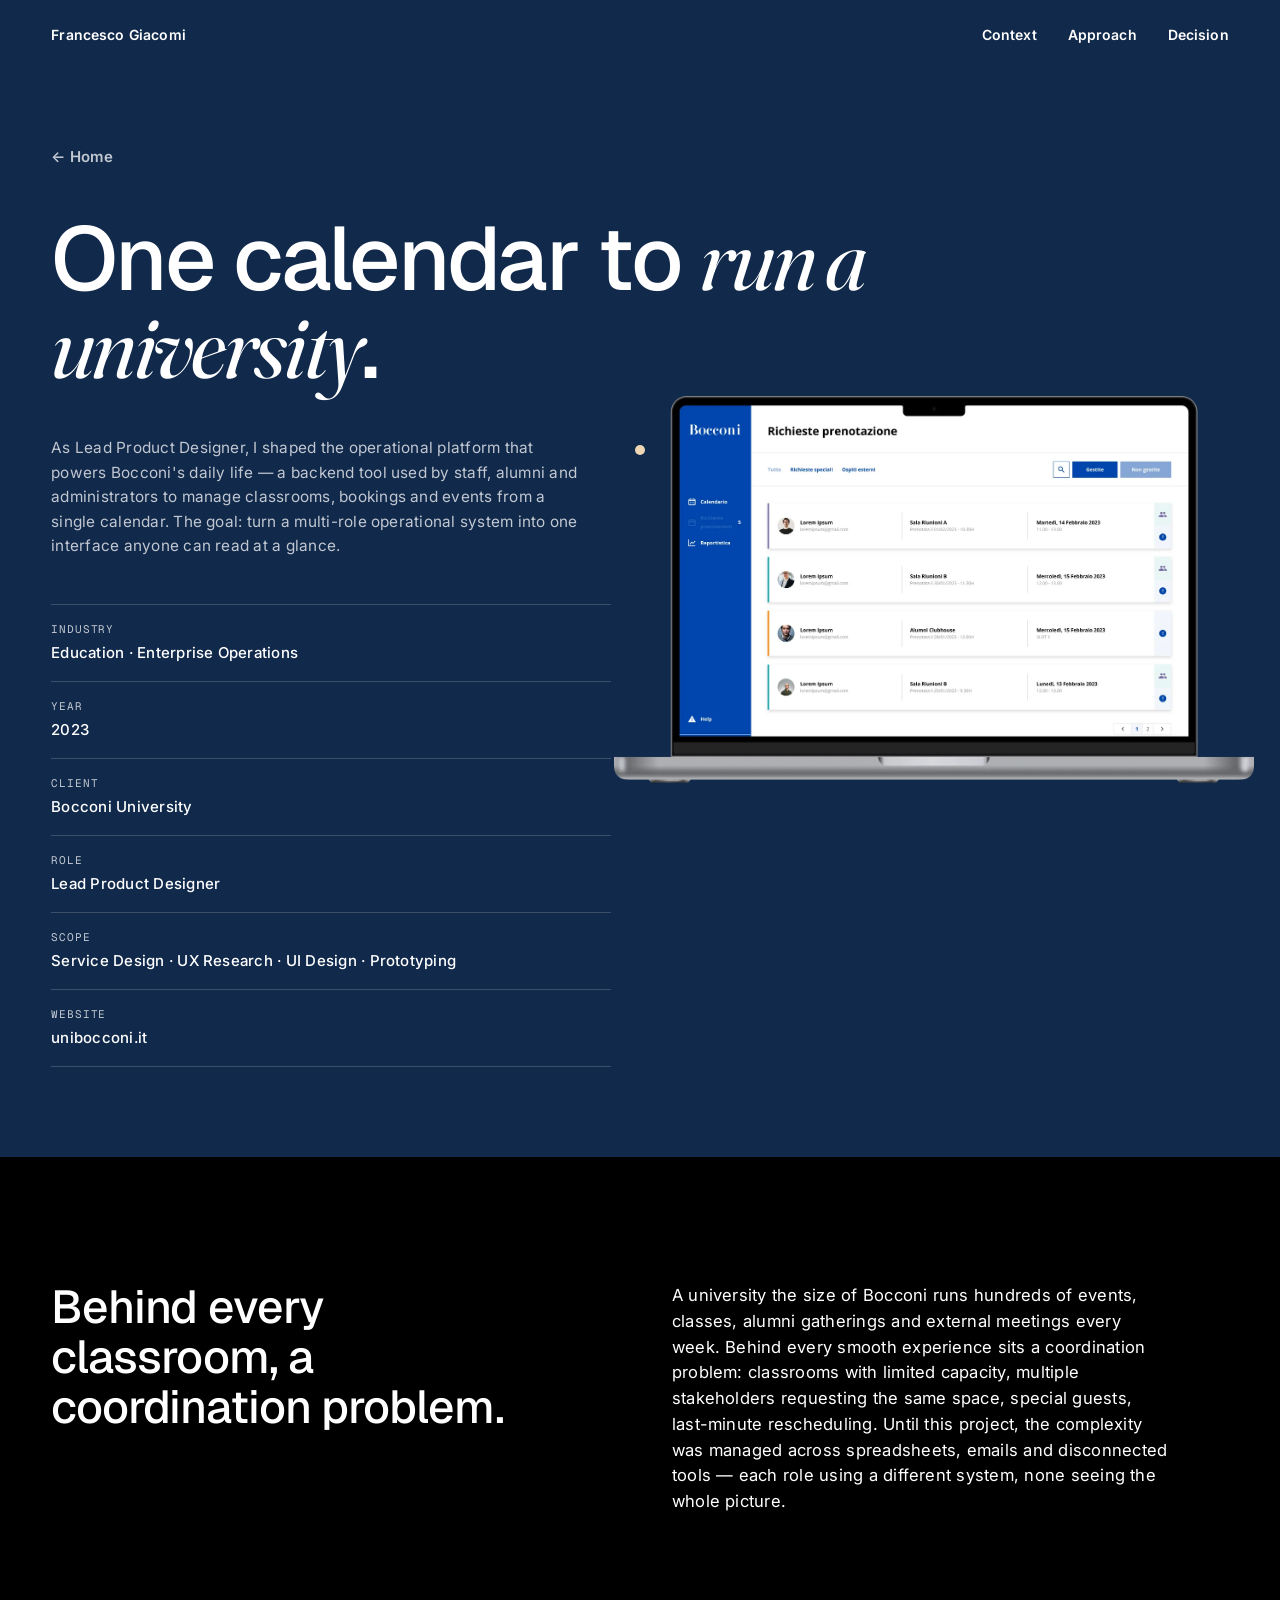
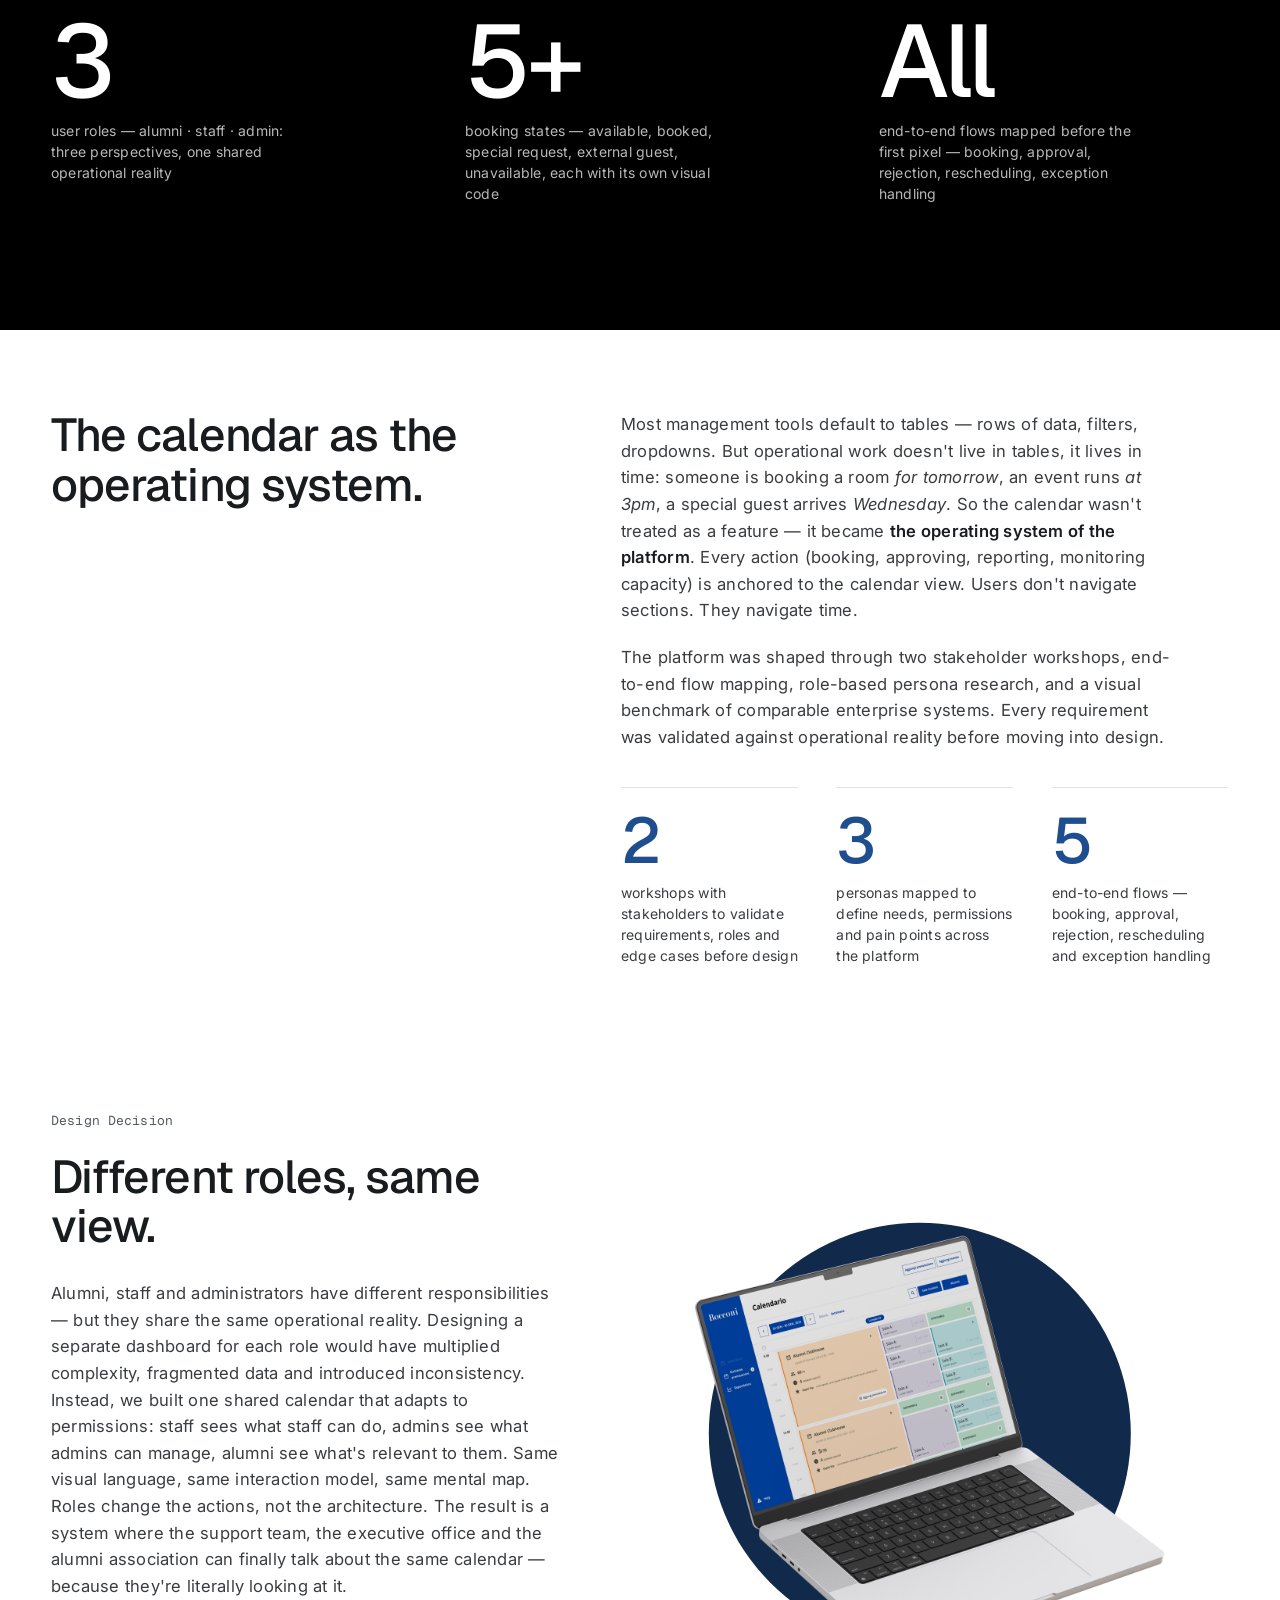
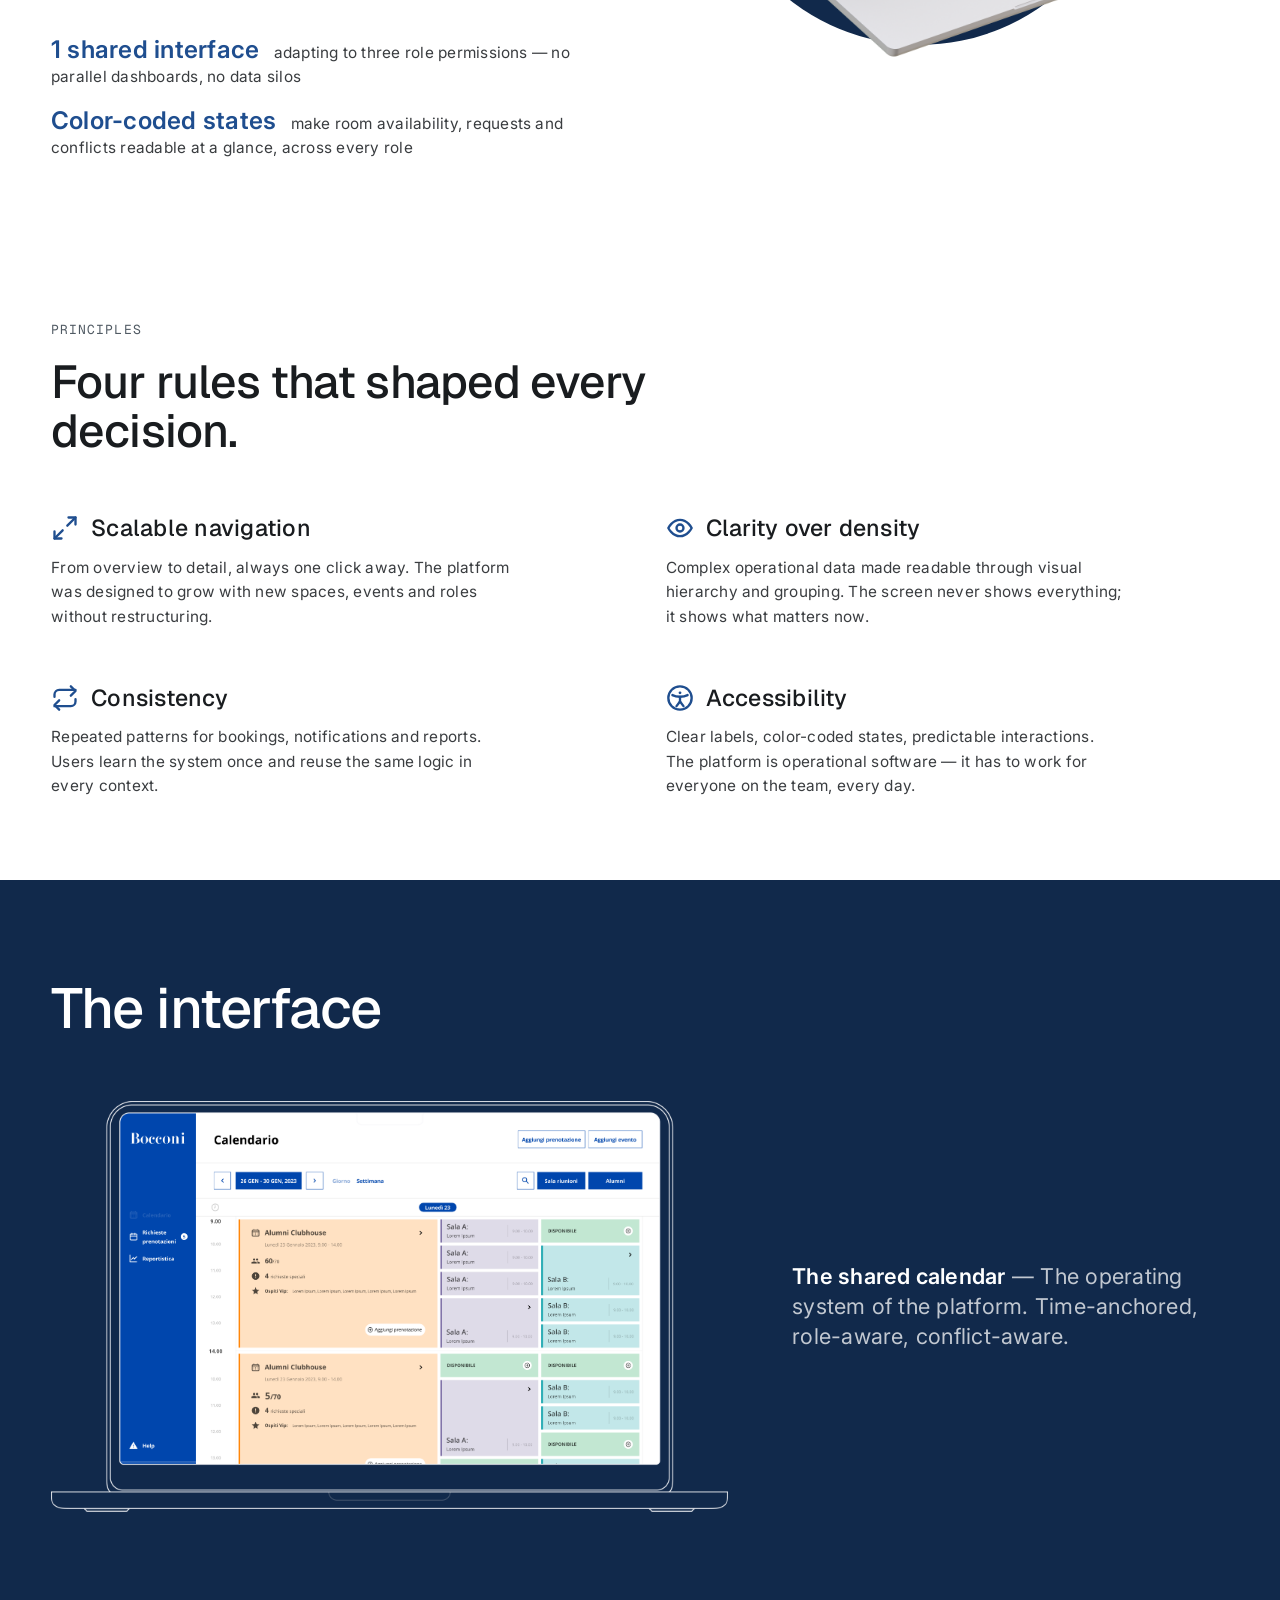
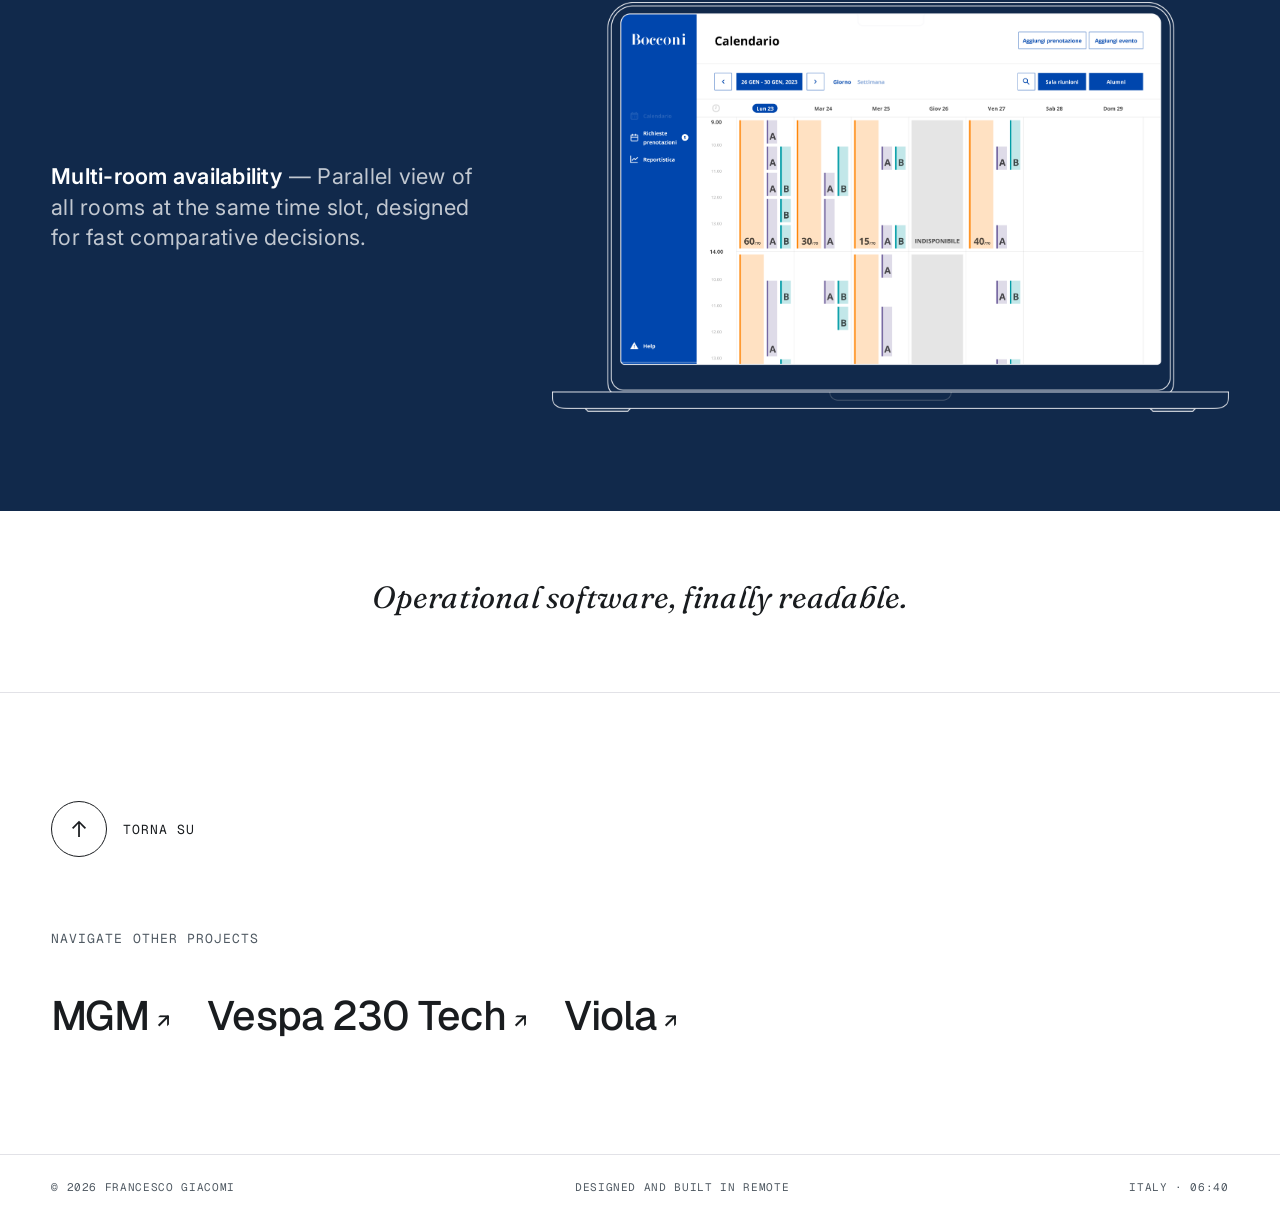
==== commit 34d97e59: "Bocconi: smaller circle, larger laptop https://claude.ai/code/session_018amF4tVLvDX3vfGZ6DxeP2" ====
--- a/projects/bocconi.html
+++ b/projects/bocconi.html
@@ -28,11 +28,11 @@
       #decision .cs-decision__media { position: relative; display: flex; align-items: center; justify-content: center; }
       #decision .cs-decision__media::before {
         content: ""; position: absolute; z-index: 0;
-        width: min(40vw, 660px); aspect-ratio: 1 / 1; border-radius: 50%;
+        width: min(33vw, 540px); aspect-ratio: 1 / 1; border-radius: 50%;
         background: var(--testata);
         left: 50%; top: 50%; transform: translate(-50%, -50%);
       }
-      #decision .cs-decision__media img { position: relative; z-index: 1; width: 124%; max-width: none; }
+      #decision .cs-decision__media img { position: relative; z-index: 1; width: 142%; max-width: none; }
     }
   </style>
 </head>
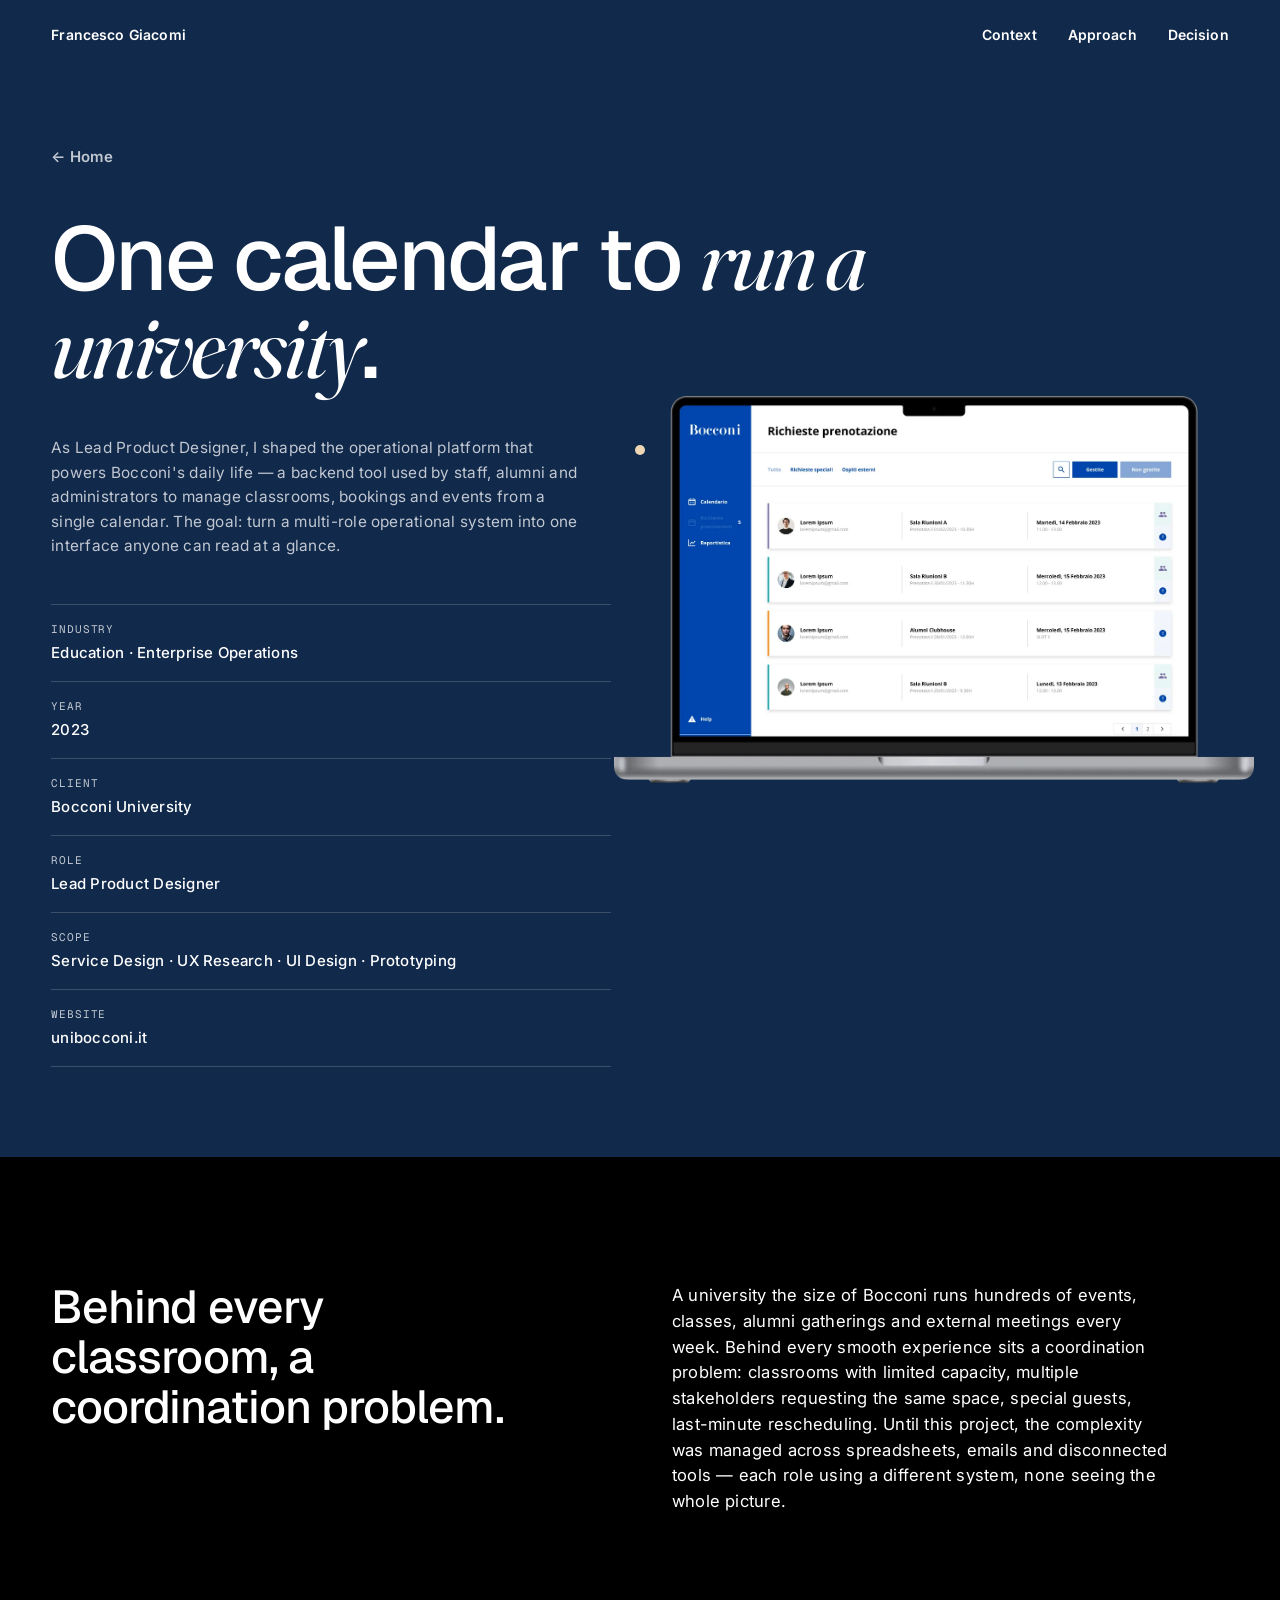
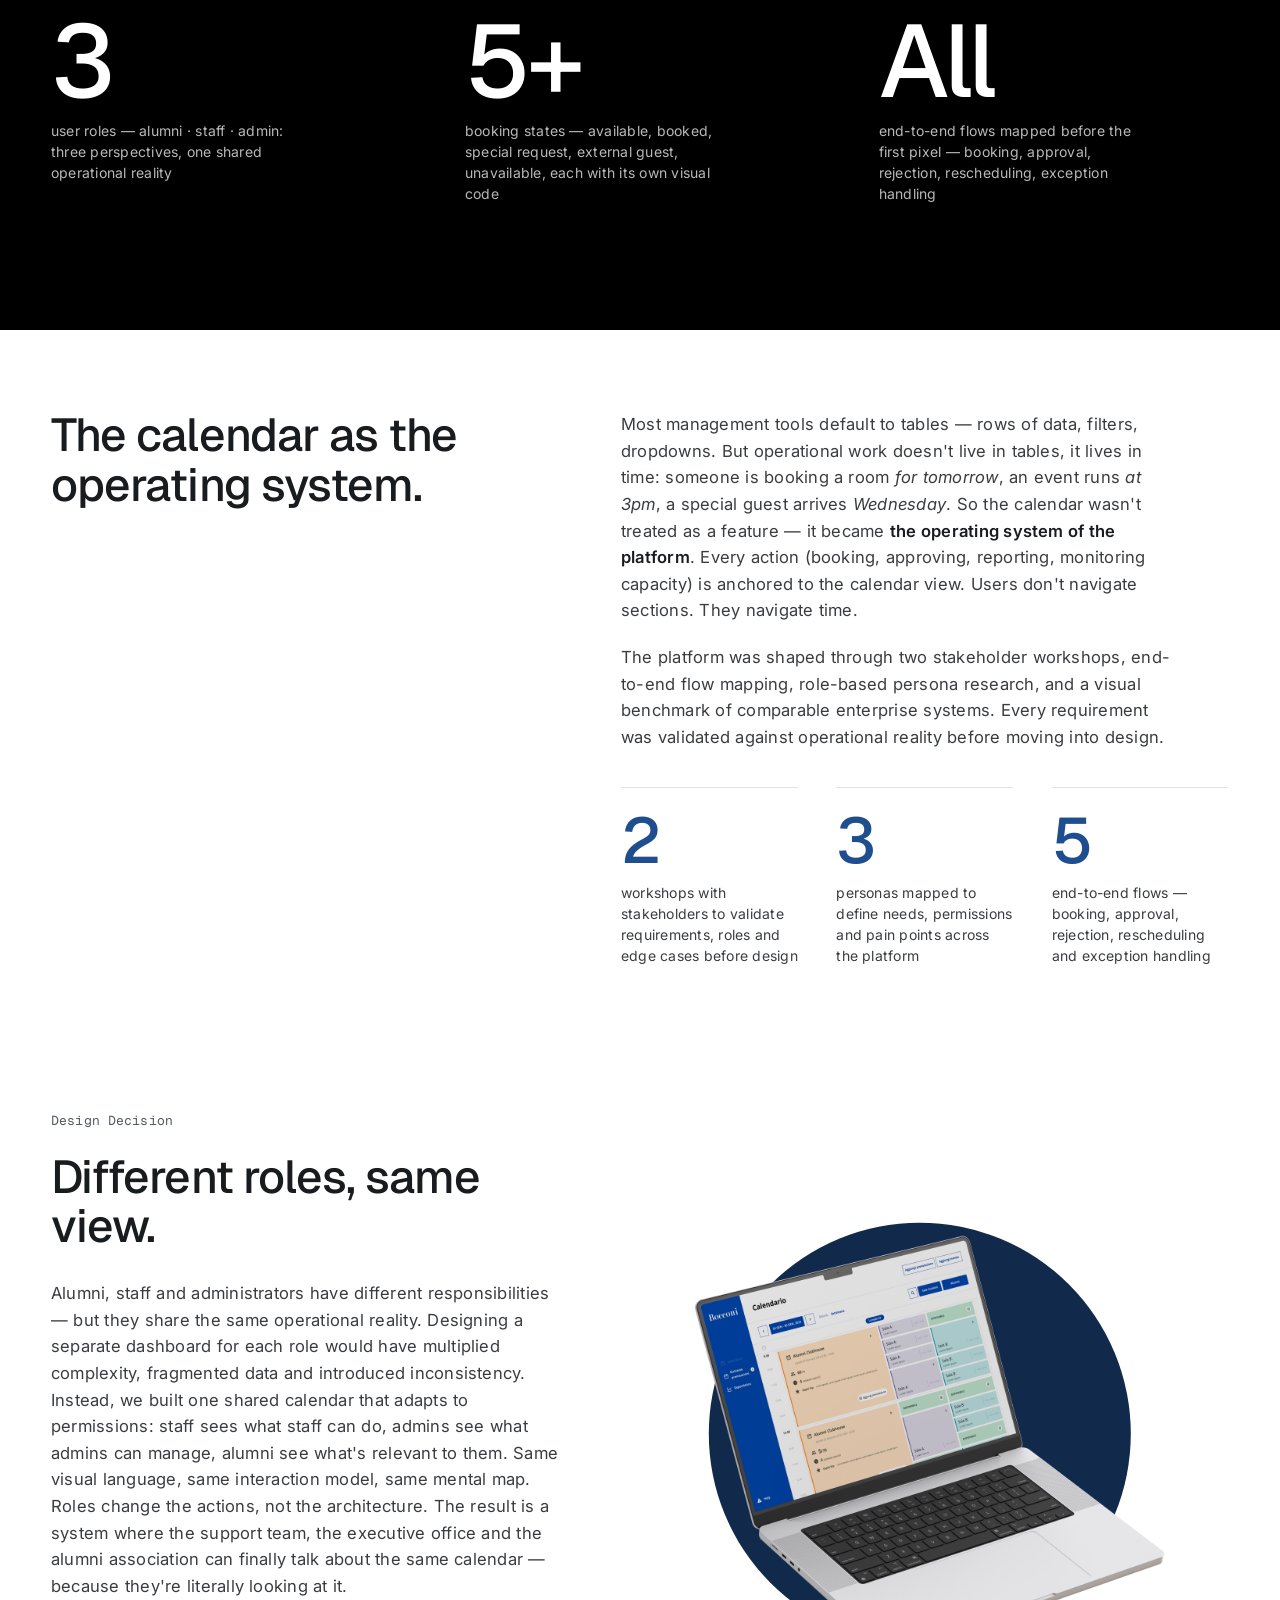
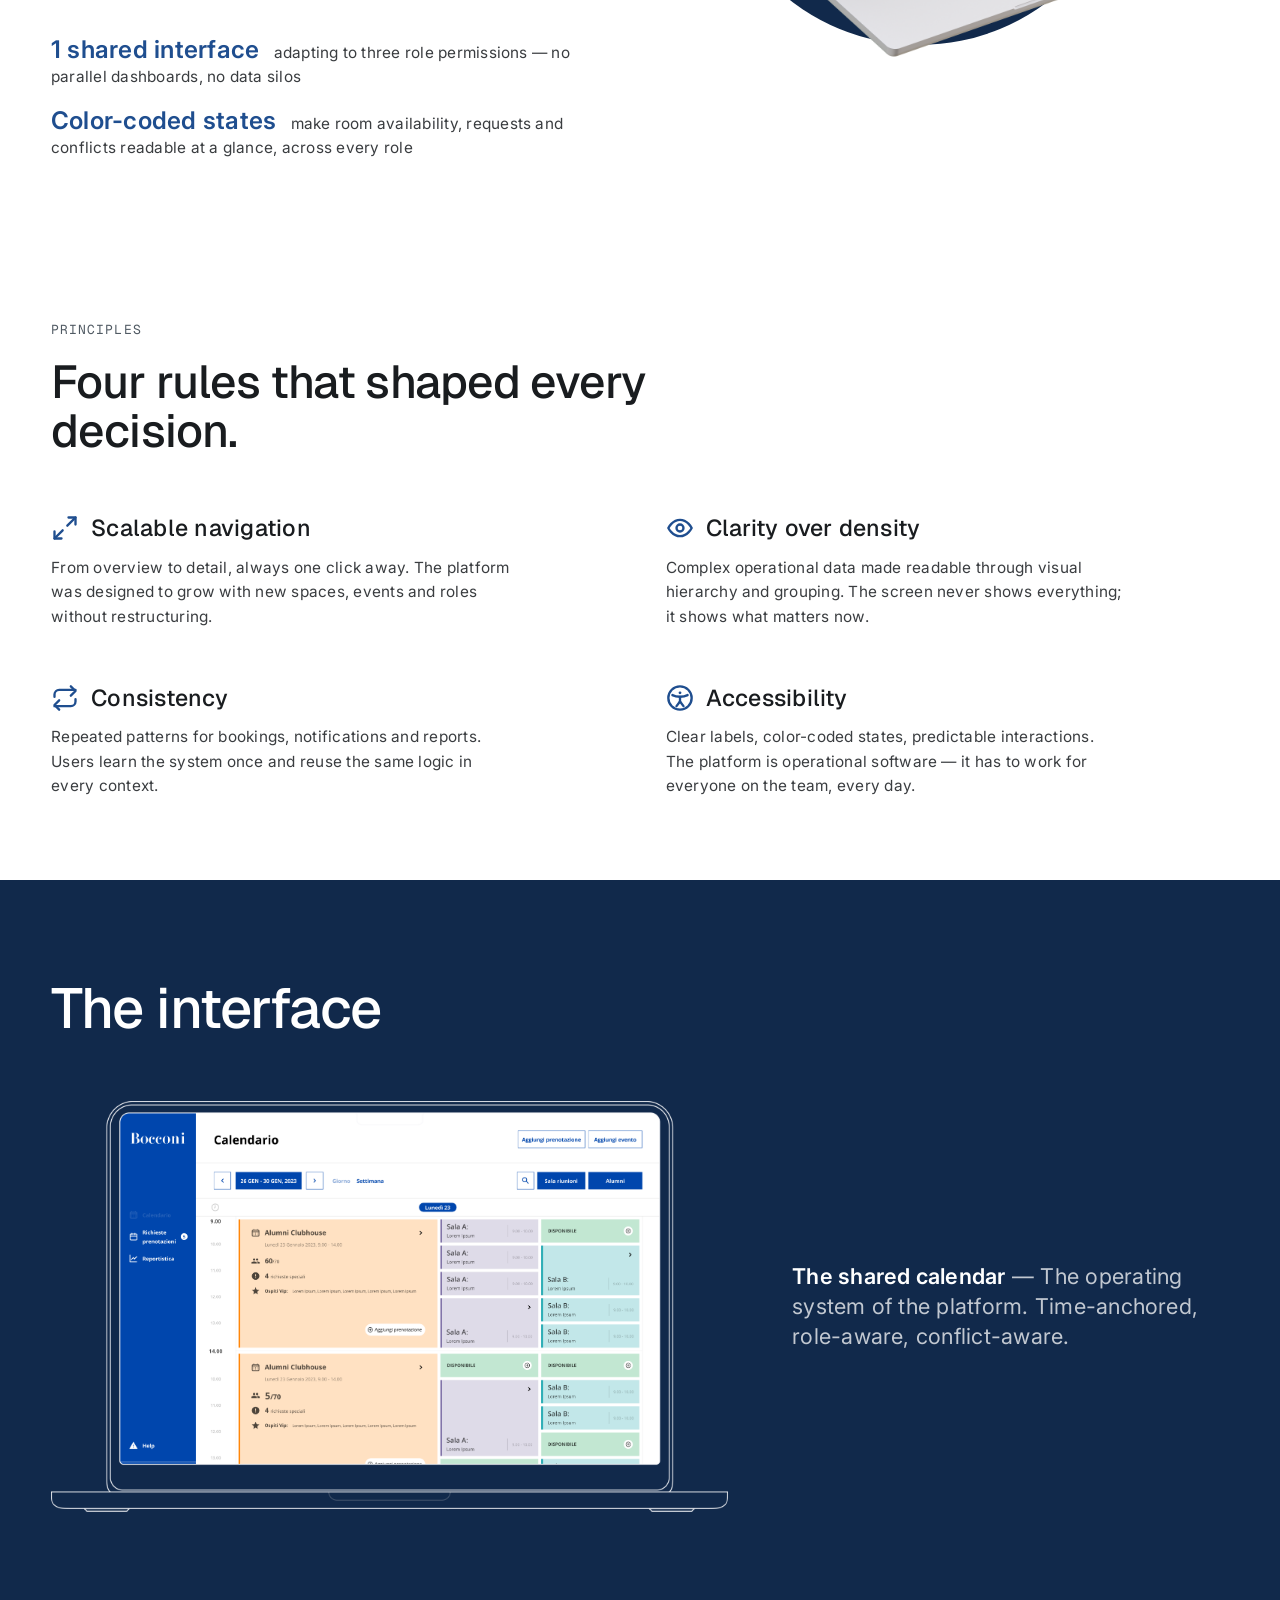
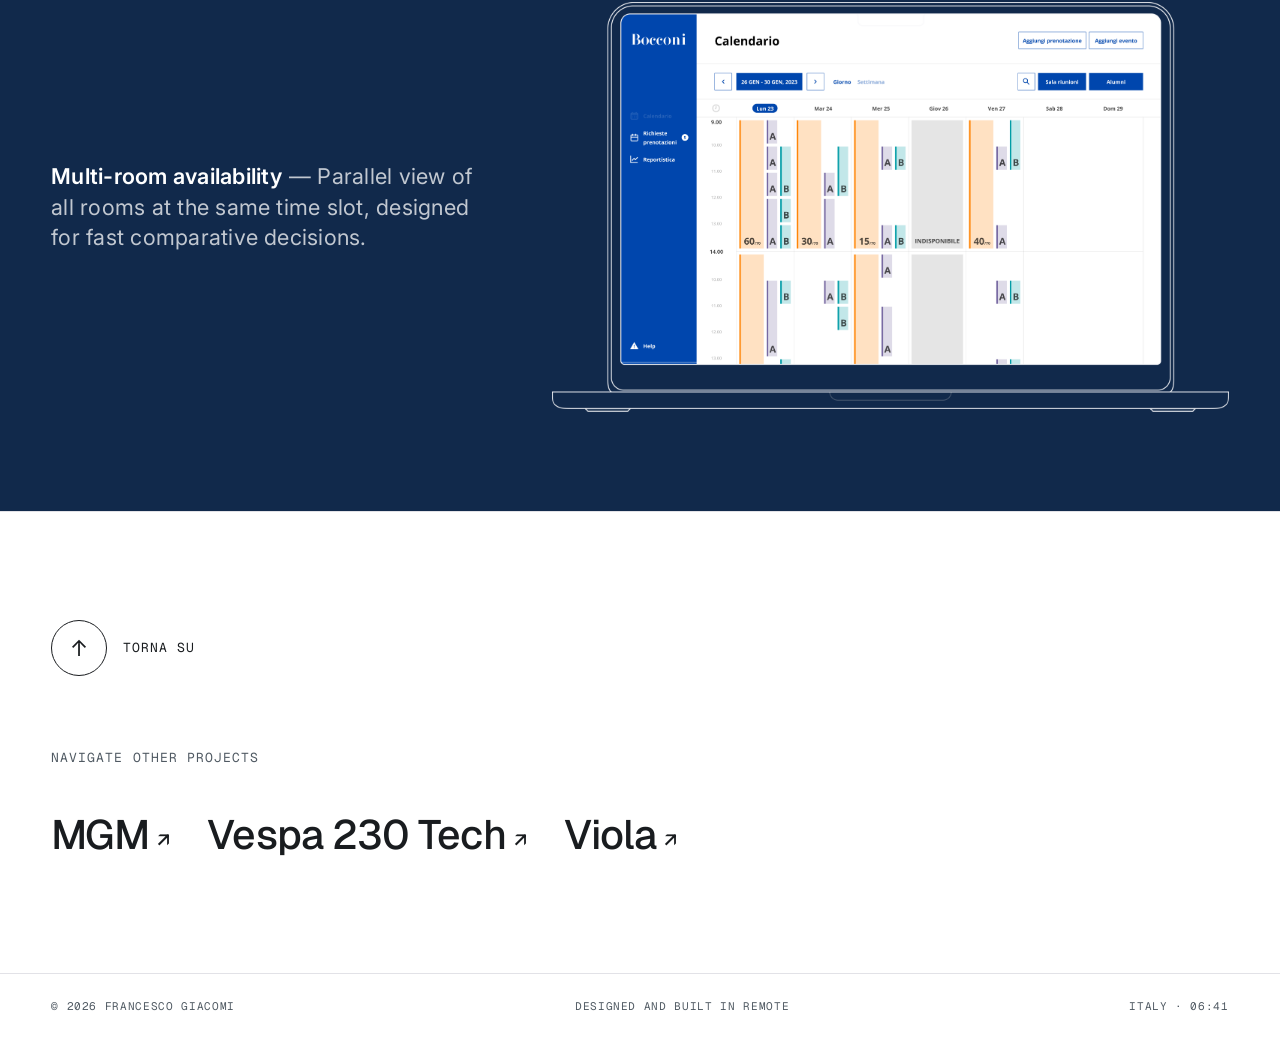
==== commit 289a343d: "Bocconi: remove closing line/image https://claude.ai/code/session_018amF4tVLvDX3vfGZ6DxeP2" ====
--- a/projects/bocconi.html
+++ b/projects/bocconi.html
@@ -220,14 +220,6 @@
         </div>
       </section>
 
-      <!-- ===== VISUAL CLOSING ===== -->
-      <figure class="cs-fullbleed">
-        <img src="../assets/img/projects/bocconi-closing.png" alt="Bocconi platform in context"
-             onerror="this.closest('figure').style.display='none';" />
-      </figure>
-      <div class="cs-closing">
-        <p>Operational software, finally readable.</p>
-      </div>
 
       <!-- ===== OUTRO — back to top + other projects ===== -->
       <footer class="cs-outro">
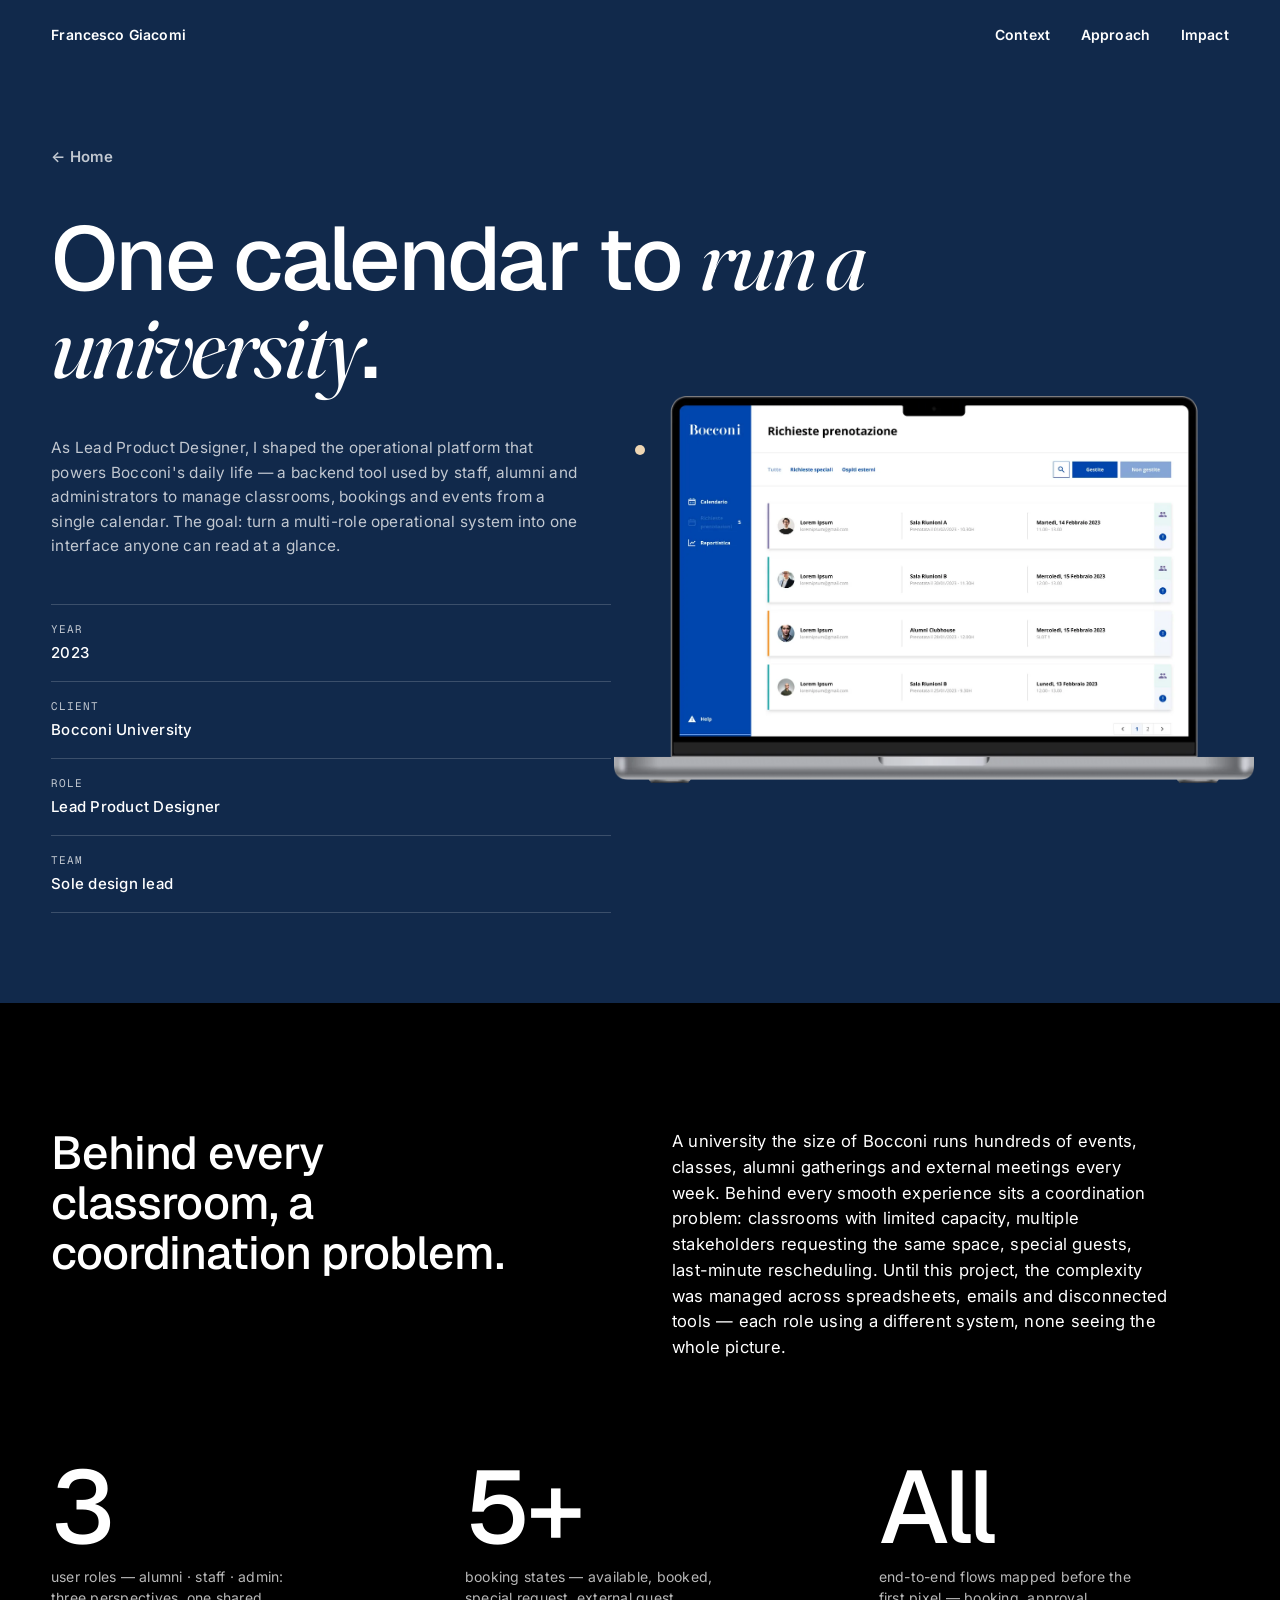
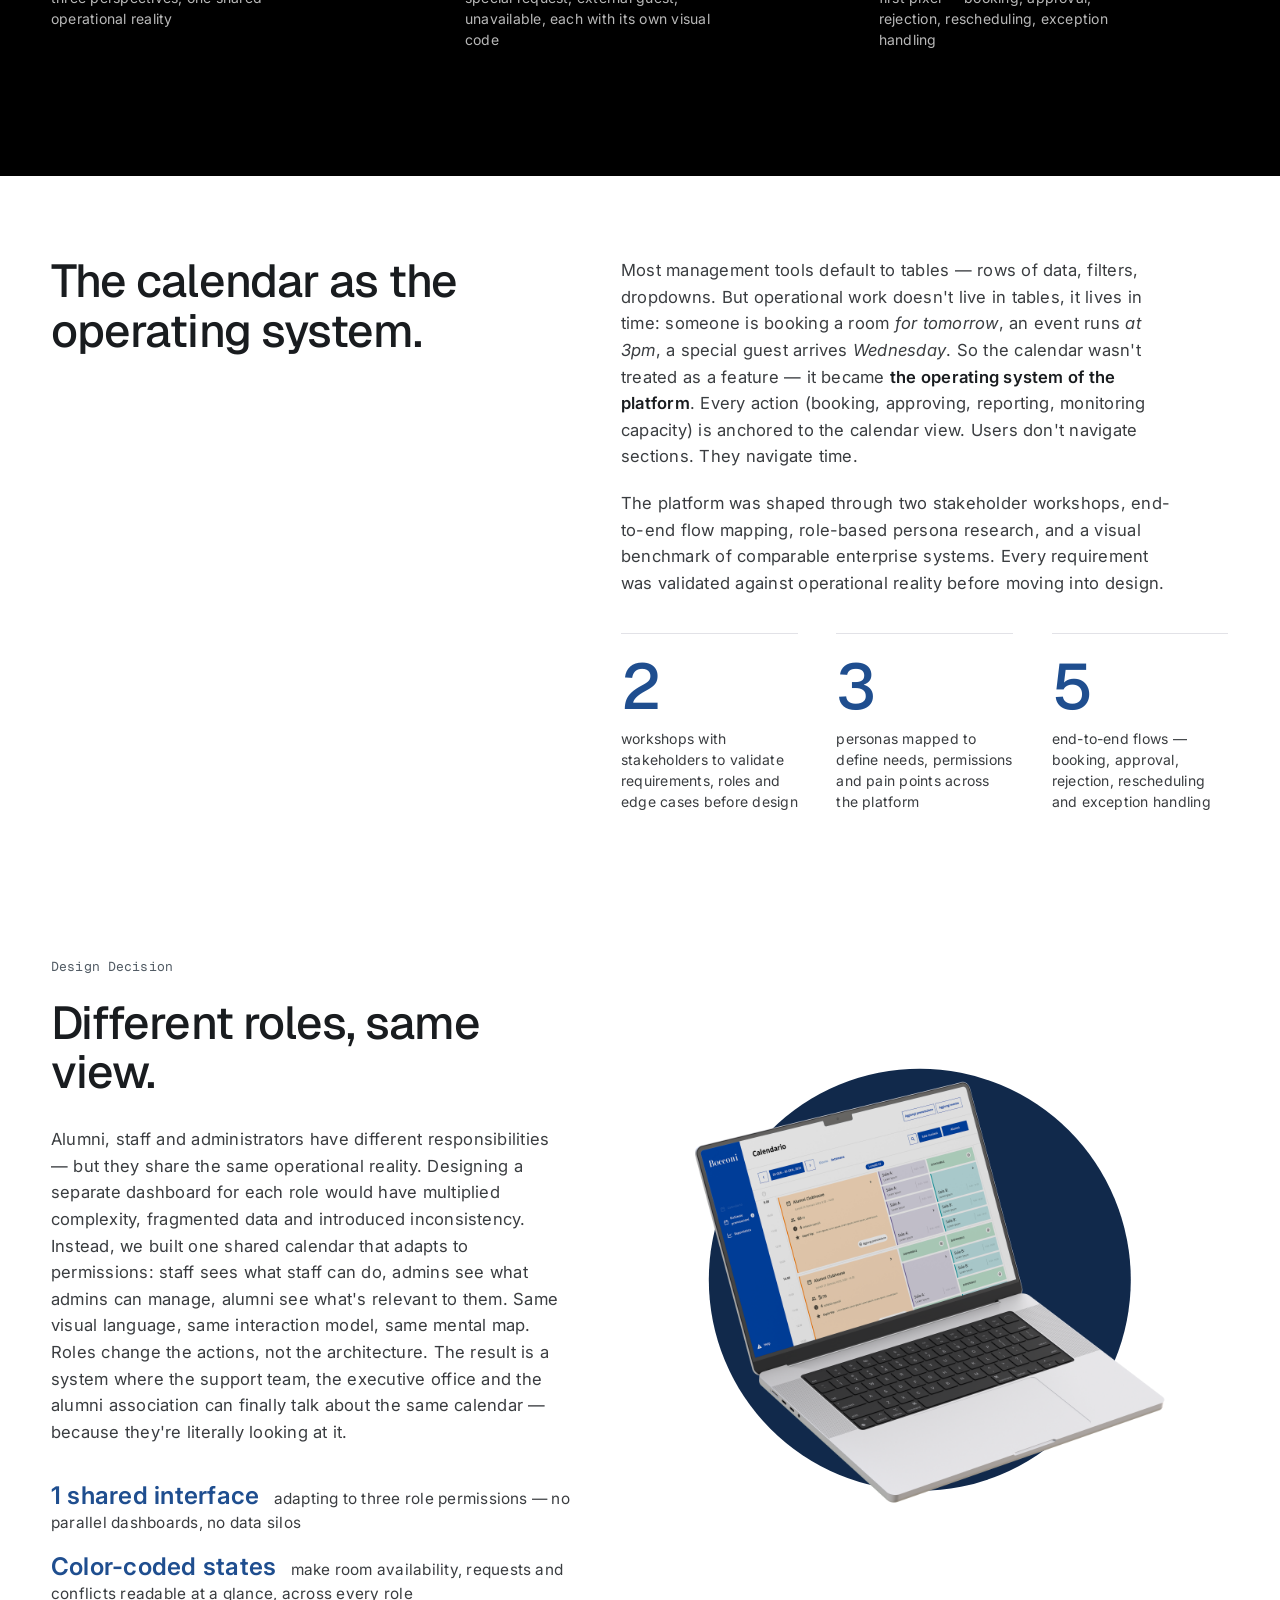
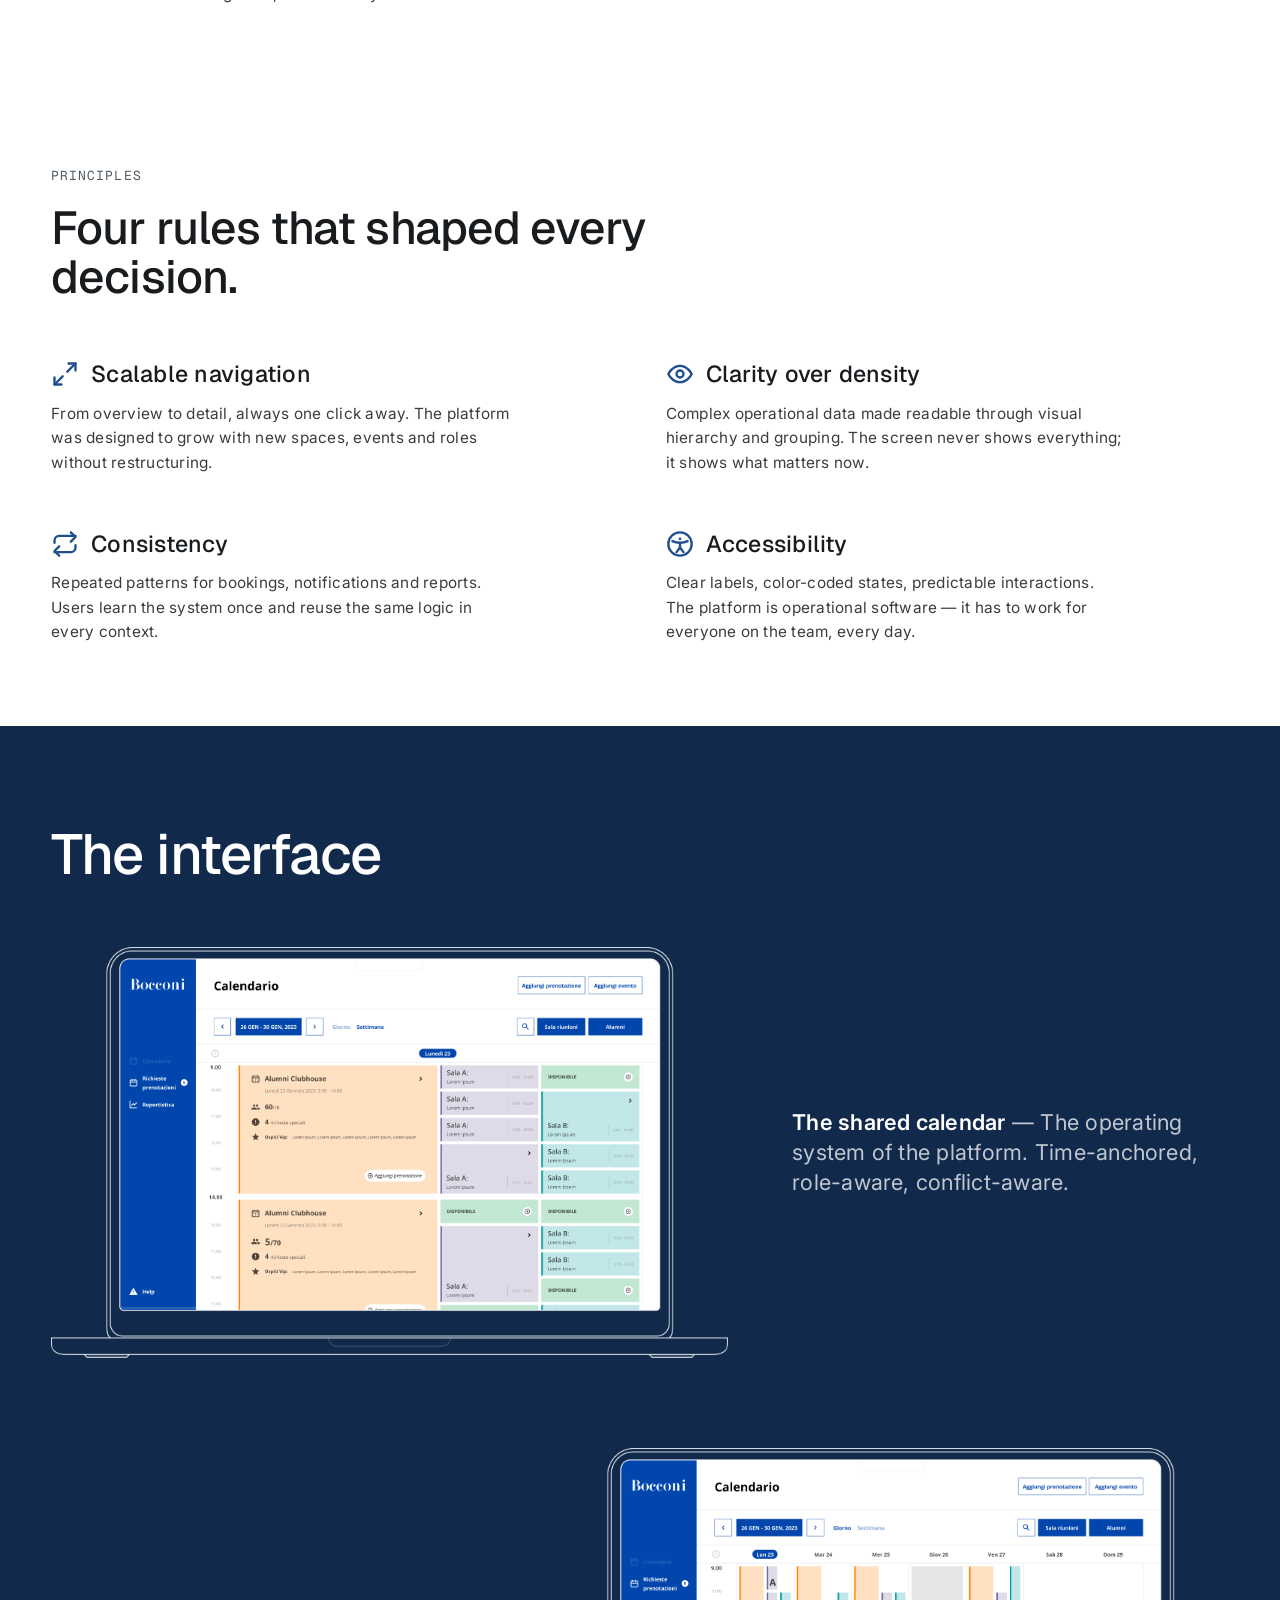
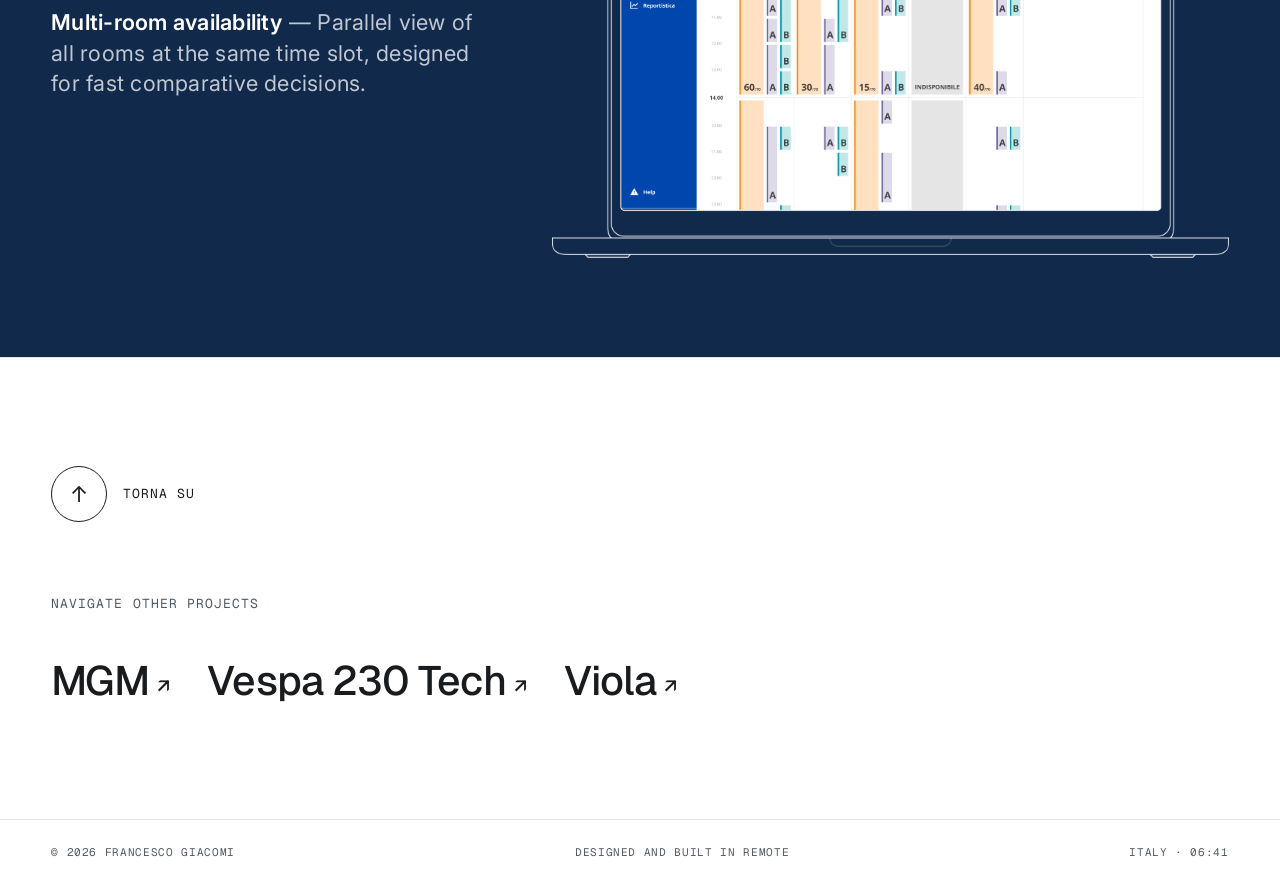
==== commit 5981ad20: "Uniform nav labels and meta-block across all 4 case studies Standardizes the top nav to Context / Ap" ====
--- a/projects/bocconi.html
+++ b/projects/bocconi.html
@@ -47,7 +47,7 @@
     <nav class="nav" aria-label="Primary">
       <a href="#problem" data-cursor="hover">Context</a>
       <a href="#approach" data-cursor="hover">Approach</a>
-      <a href="#decision" data-cursor="hover">Decision</a>
+      <a href="#decision" data-cursor="hover">Impact</a>
     </nav>
   </header>
 
@@ -70,12 +70,10 @@
               one interface anyone can read at a glance.
             </p>
             <dl class="cs-hero__meta">
-              <div><dt>Industry</dt><dd>Education · Enterprise Operations</dd></div>
               <div><dt>Year</dt><dd>2023</dd></div>
               <div><dt>Client</dt><dd>Bocconi University</dd></div>
               <div><dt>Role</dt><dd>Lead Product Designer</dd></div>
-              <div><dt>Scope</dt><dd>Service Design · UX Research · UI Design · Prototyping</dd></div>
-              <div><dt>Website</dt><dd><a href="https://www.unibocconi.it/" target="_blank" rel="noopener">unibocconi.it</a></dd></div>
+              <div><dt>Team</dt><dd>Sole design lead</dd></div>
             </dl>
           </div>
         </div>
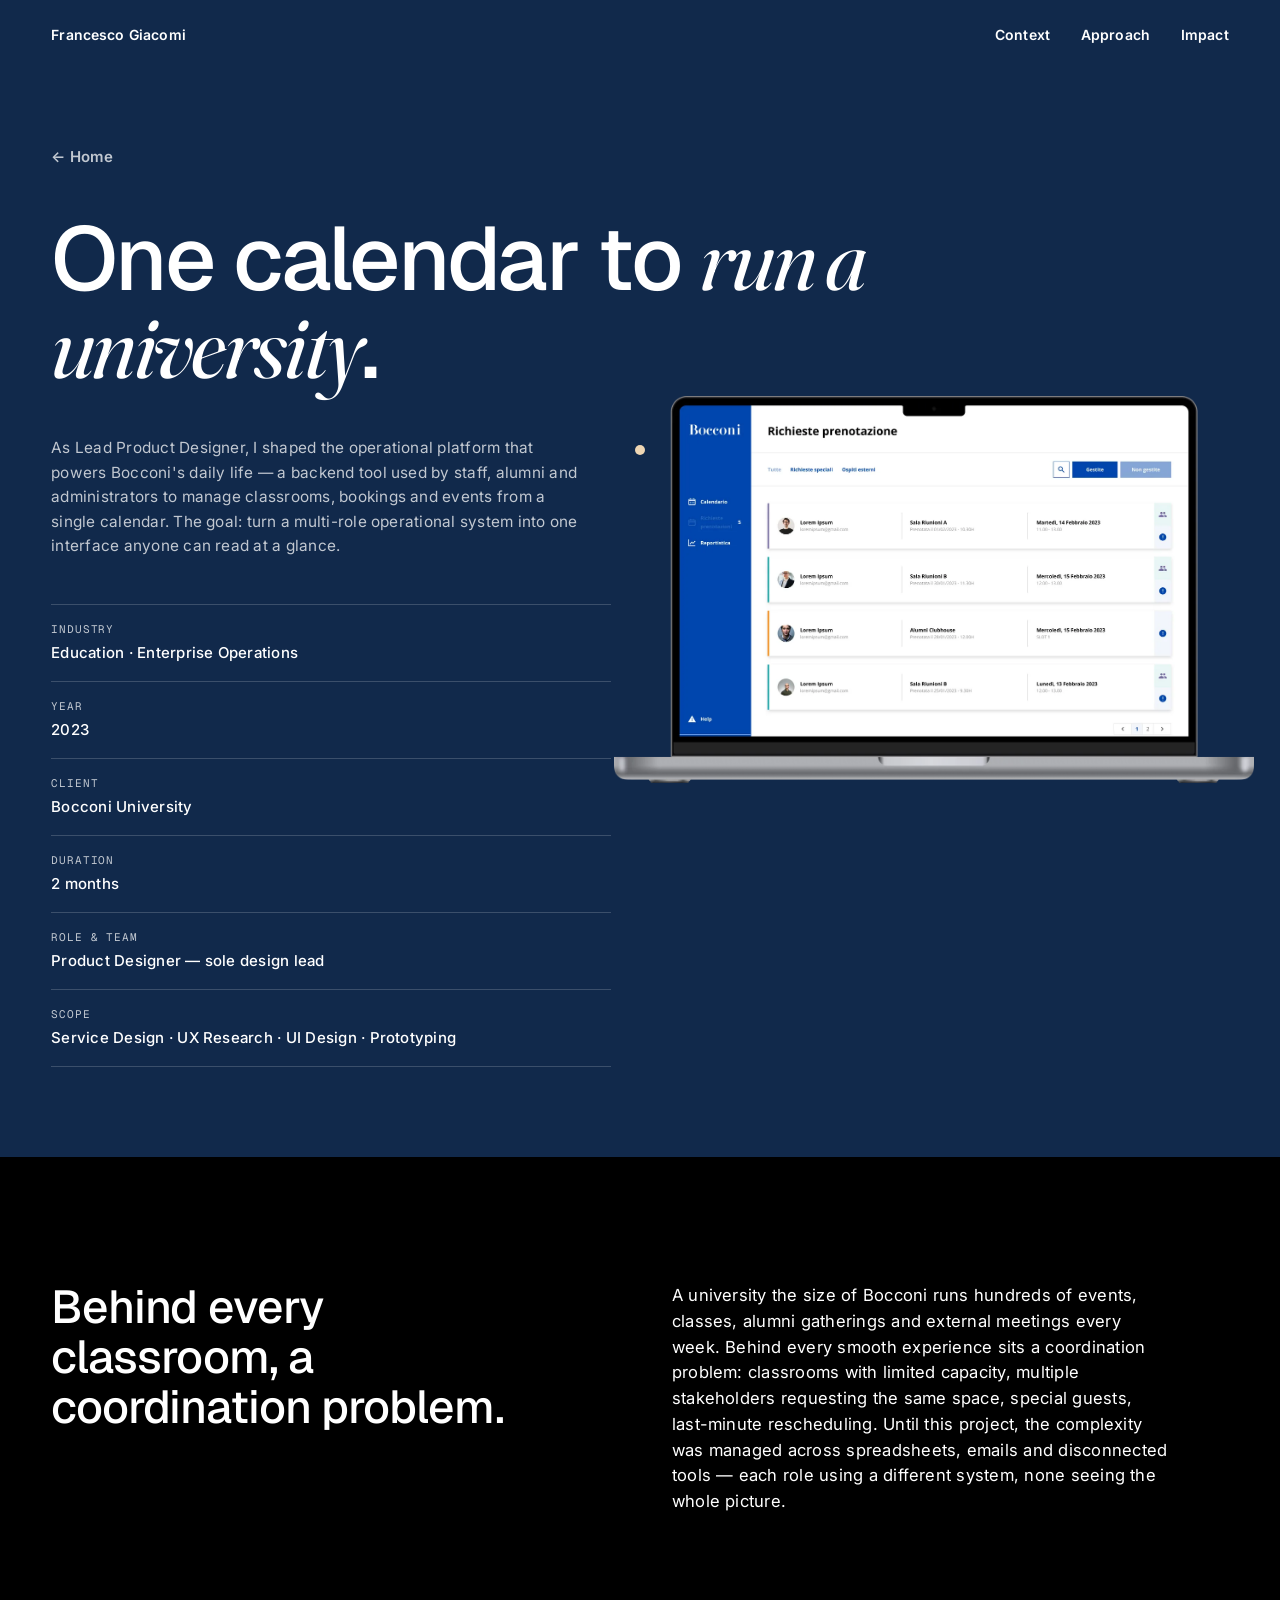
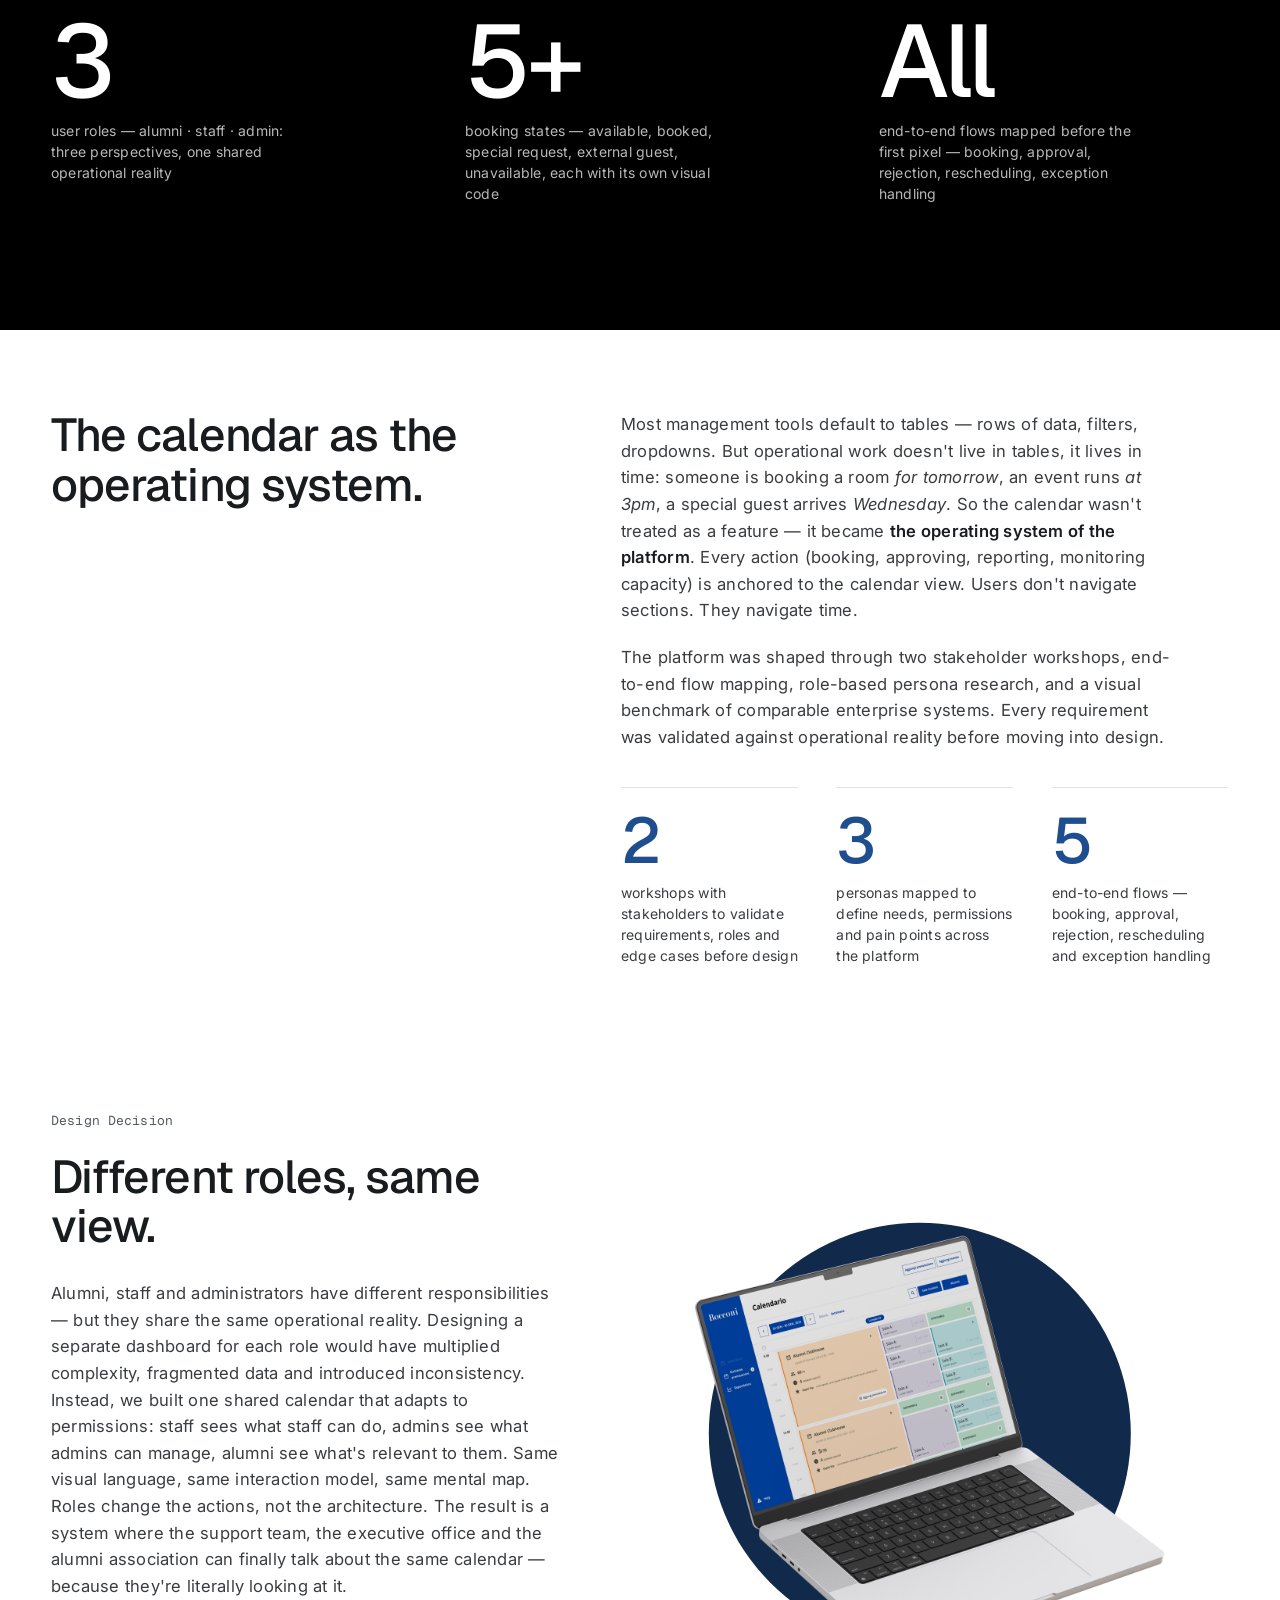
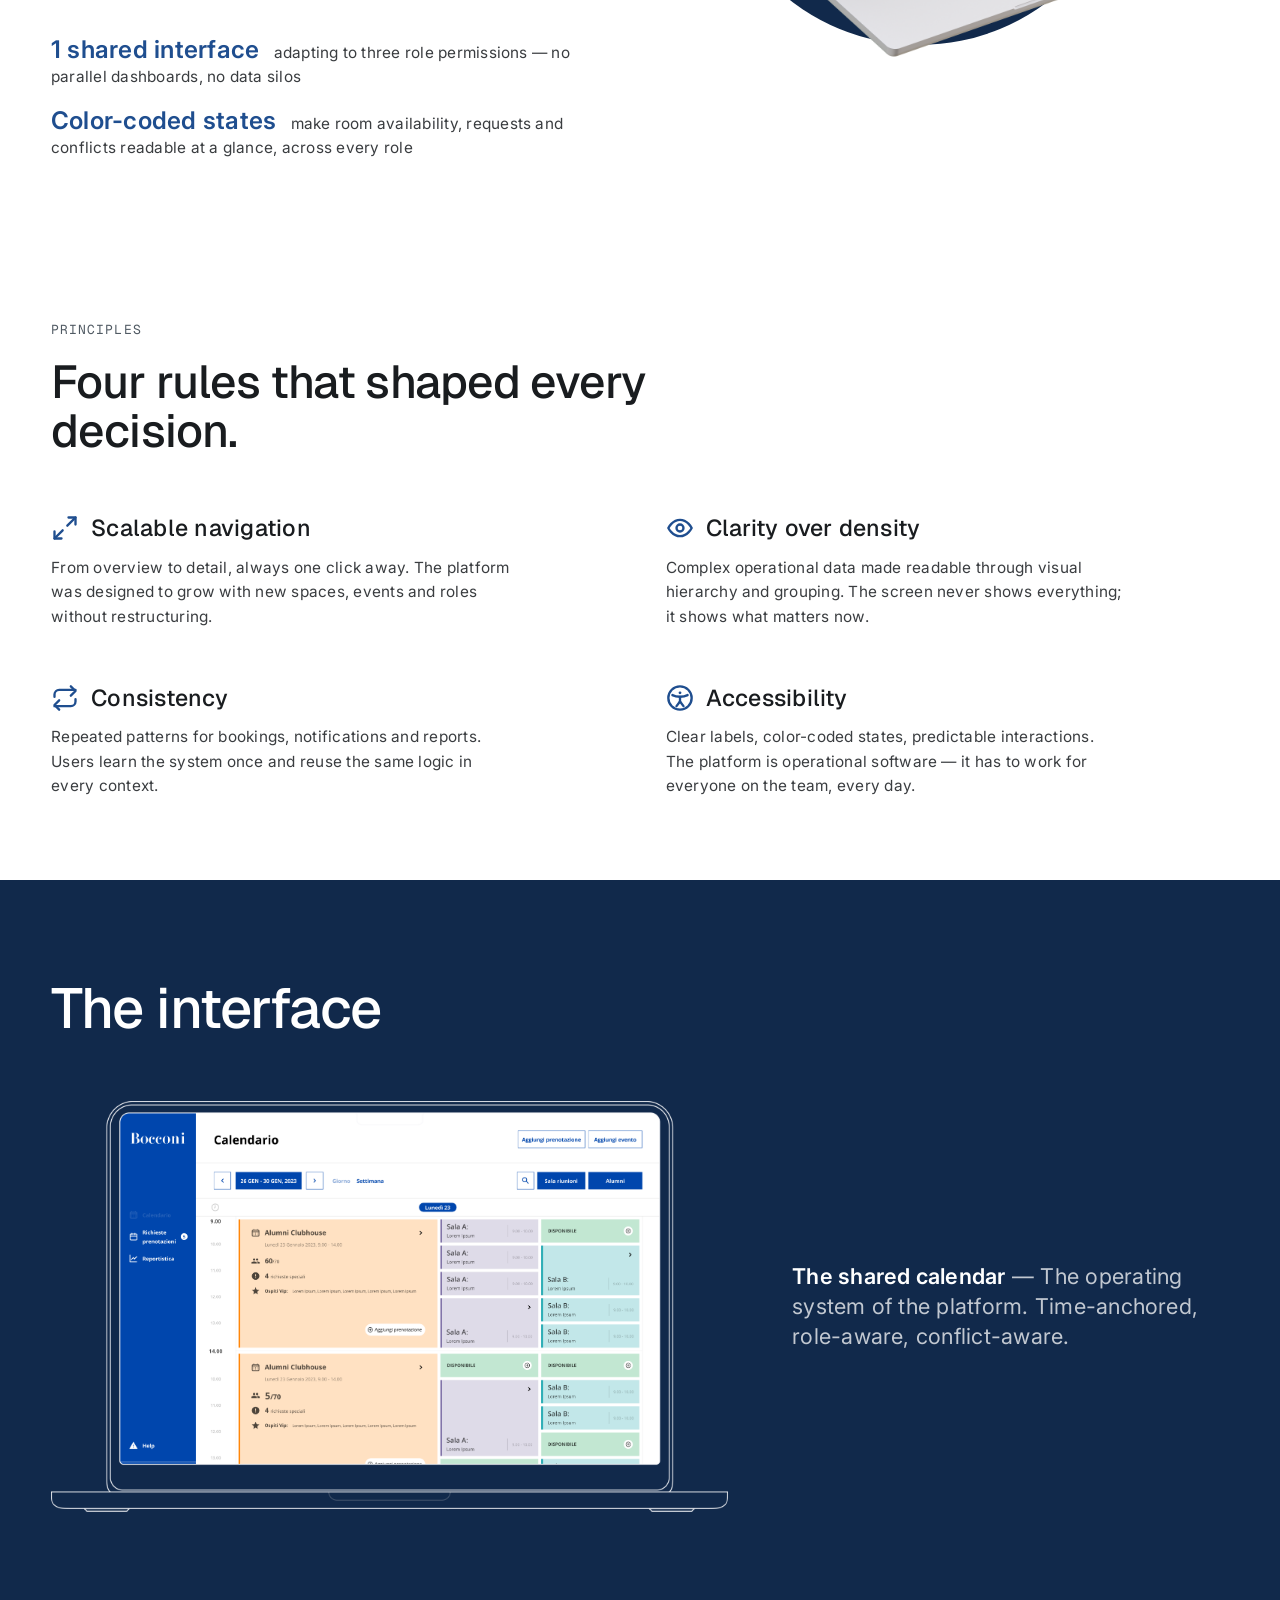
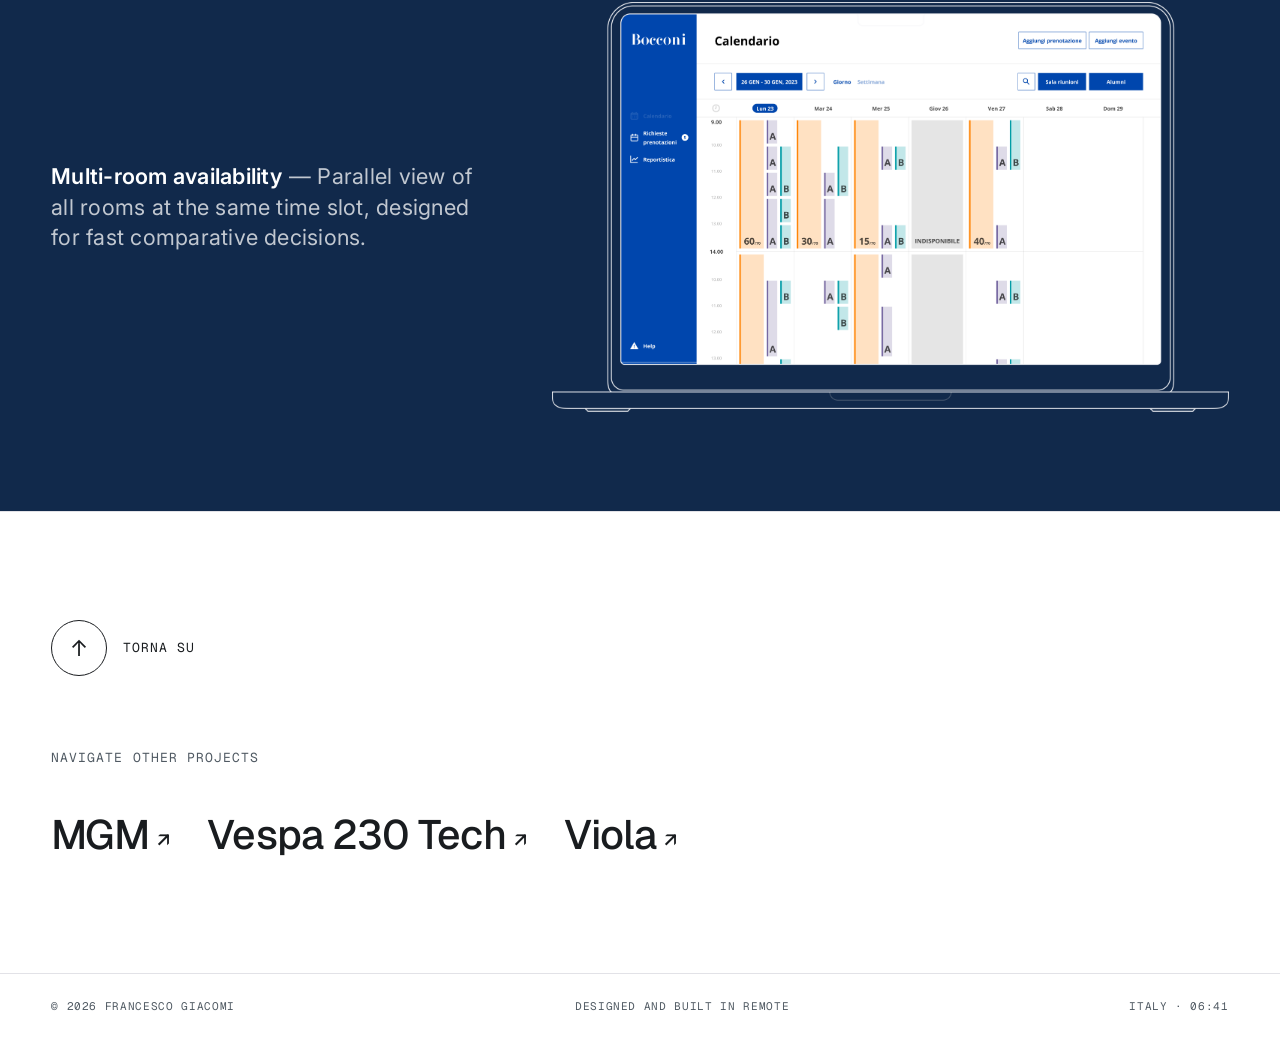
==== commit f0737c66: "Info bar: restore Industry/Scope, add Duration, merge Role+Team Standardizes the info bar under the " ====
--- a/projects/bocconi.html
+++ b/projects/bocconi.html
@@ -70,10 +70,12 @@
               one interface anyone can read at a glance.
             </p>
             <dl class="cs-hero__meta">
+              <div><dt>Industry</dt><dd>Education · Enterprise Operations</dd></div>
               <div><dt>Year</dt><dd>2023</dd></div>
               <div><dt>Client</dt><dd>Bocconi University</dd></div>
-              <div><dt>Role</dt><dd>Lead Product Designer</dd></div>
-              <div><dt>Team</dt><dd>Sole design lead</dd></div>
+              <div><dt>Duration</dt><dd>2 months</dd></div>
+              <div><dt>Role &amp; Team</dt><dd>Product Designer — sole design lead</dd></div>
+              <div><dt>Scope</dt><dd>Service Design · UX Research · UI Design · Prototyping</dd></div>
             </dl>
           </div>
         </div>
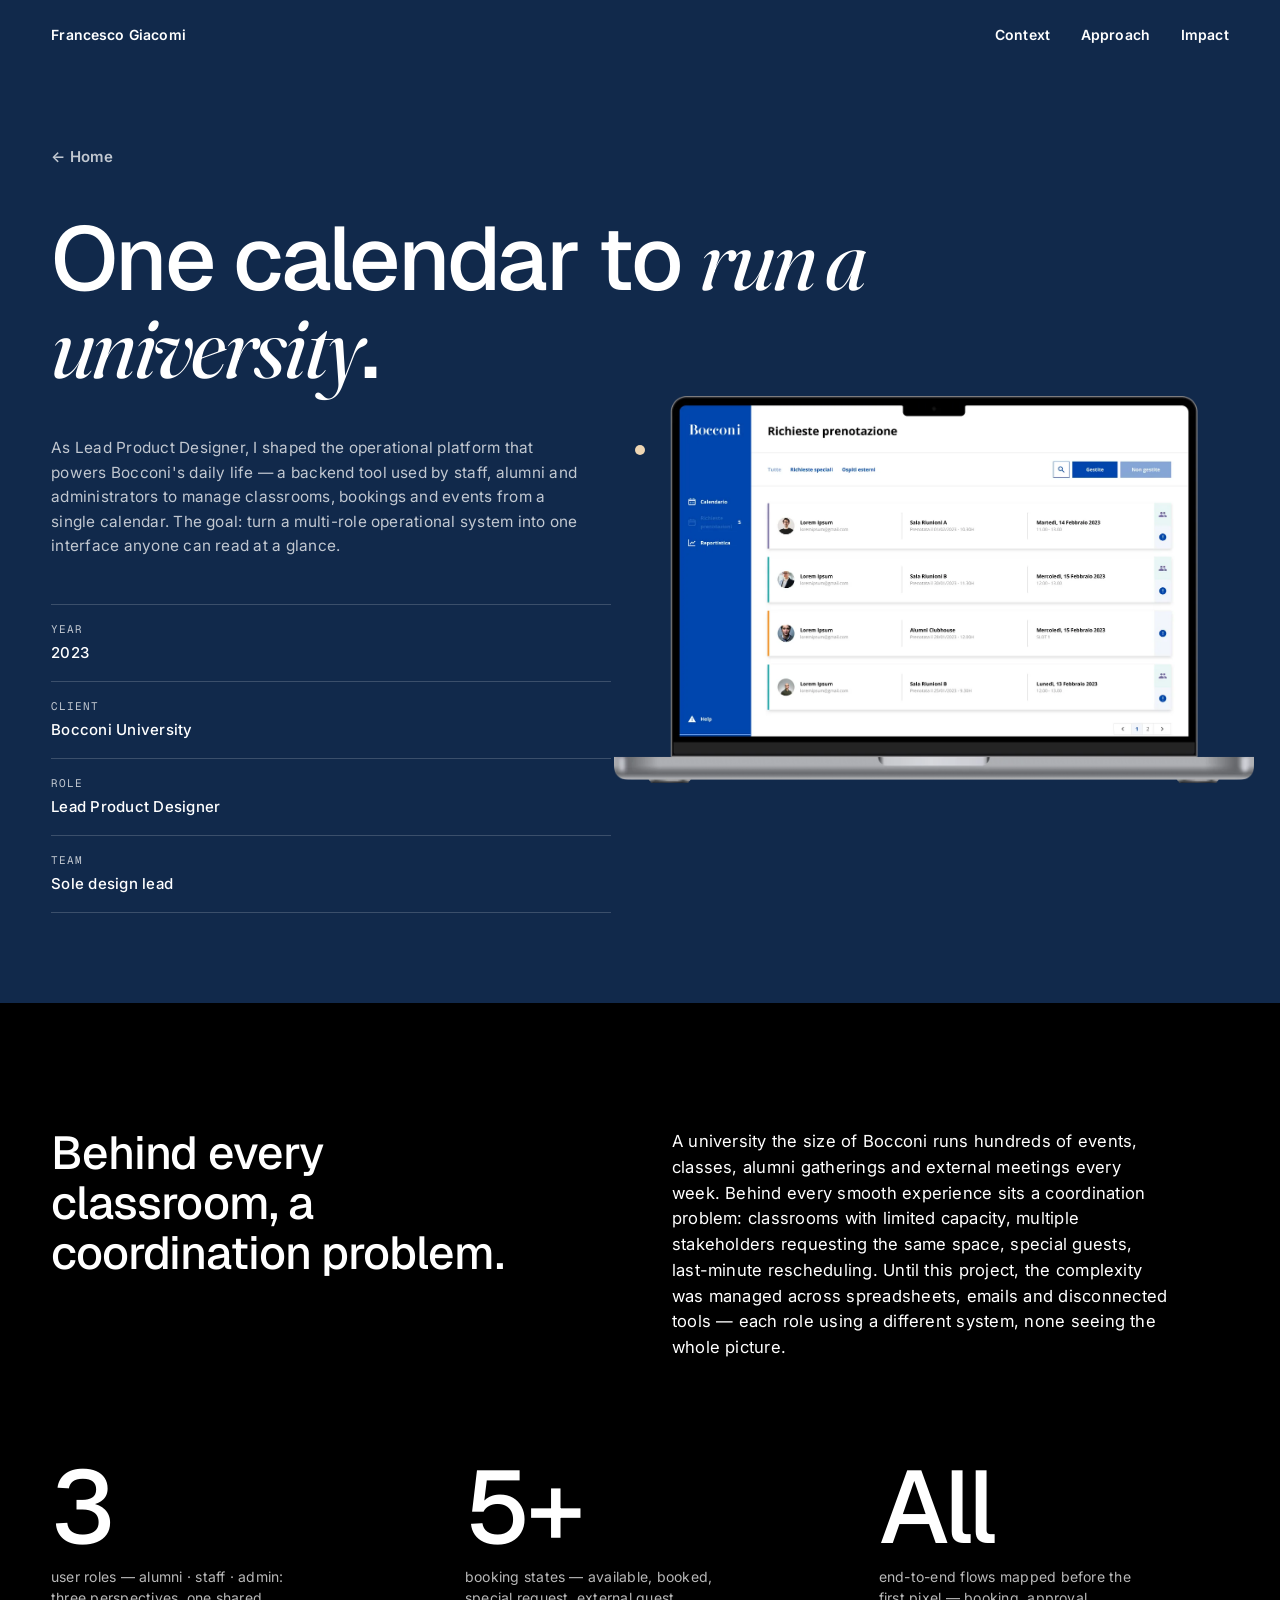
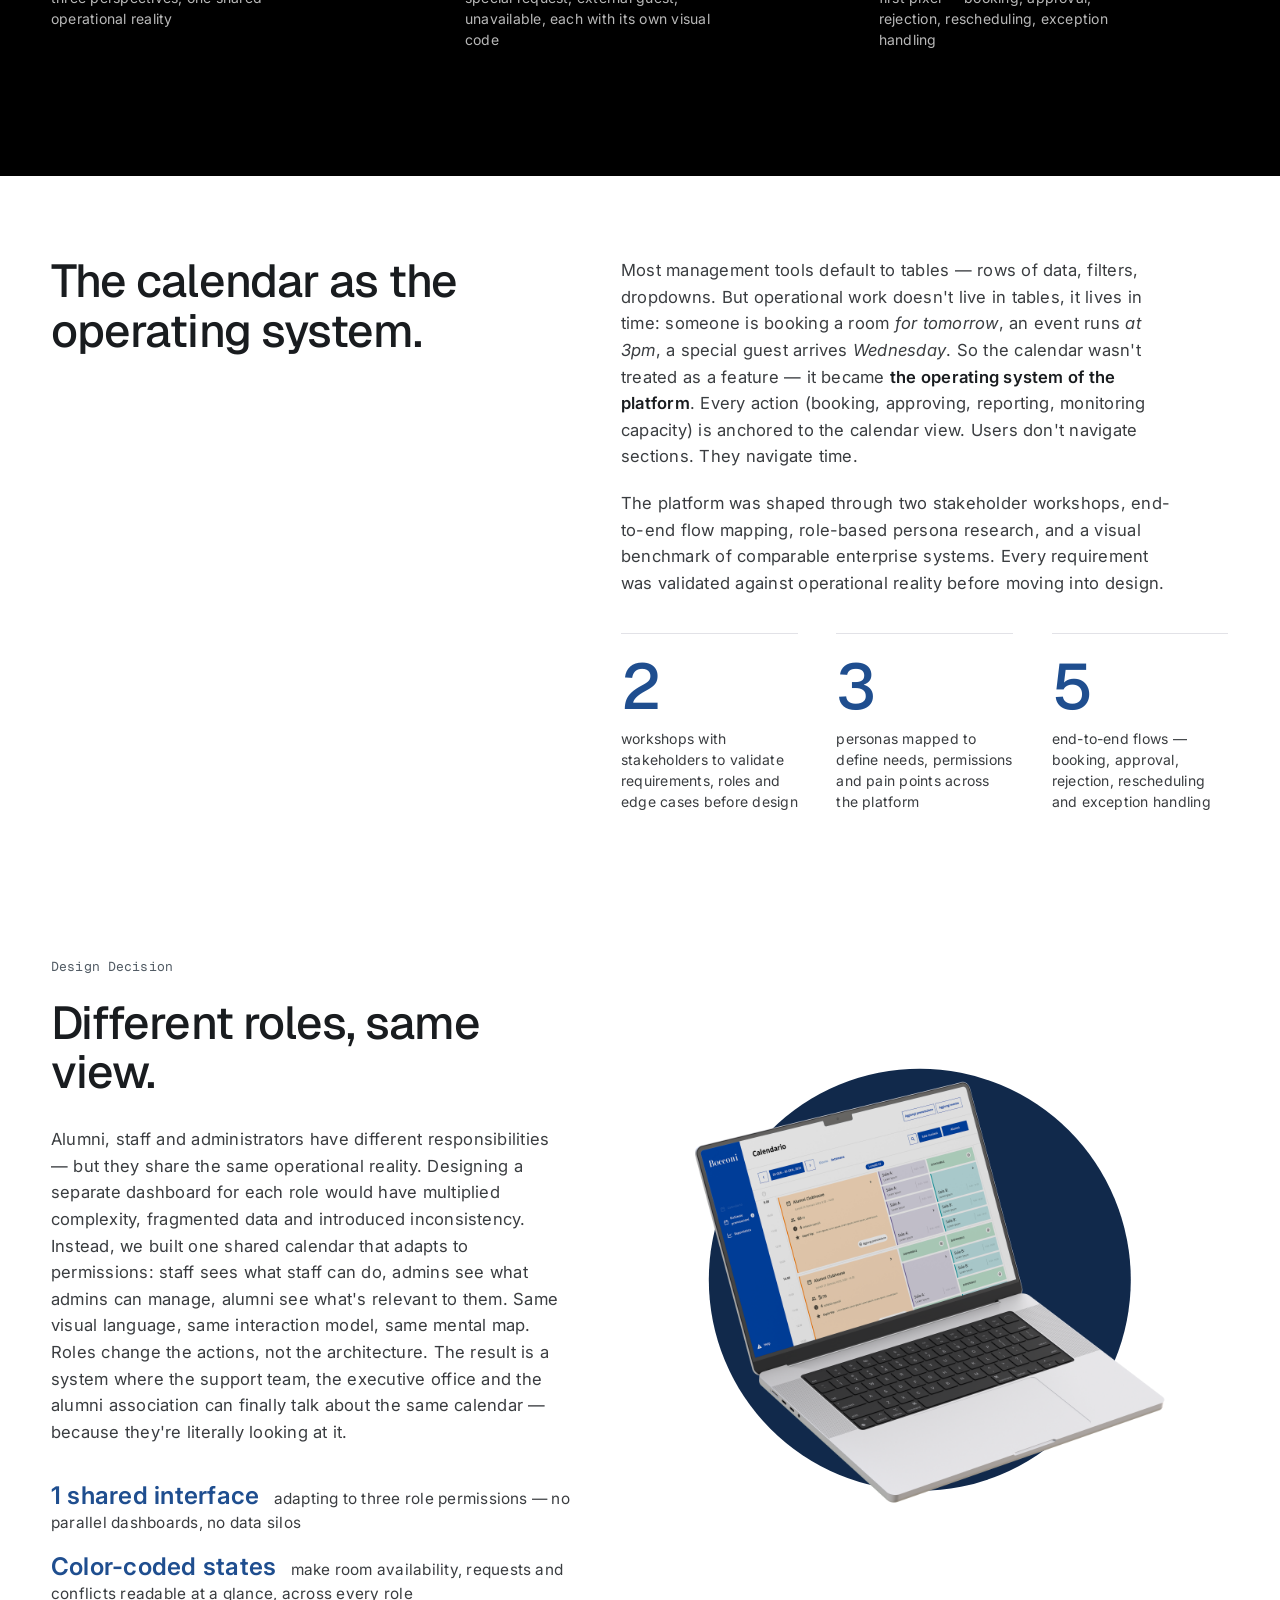
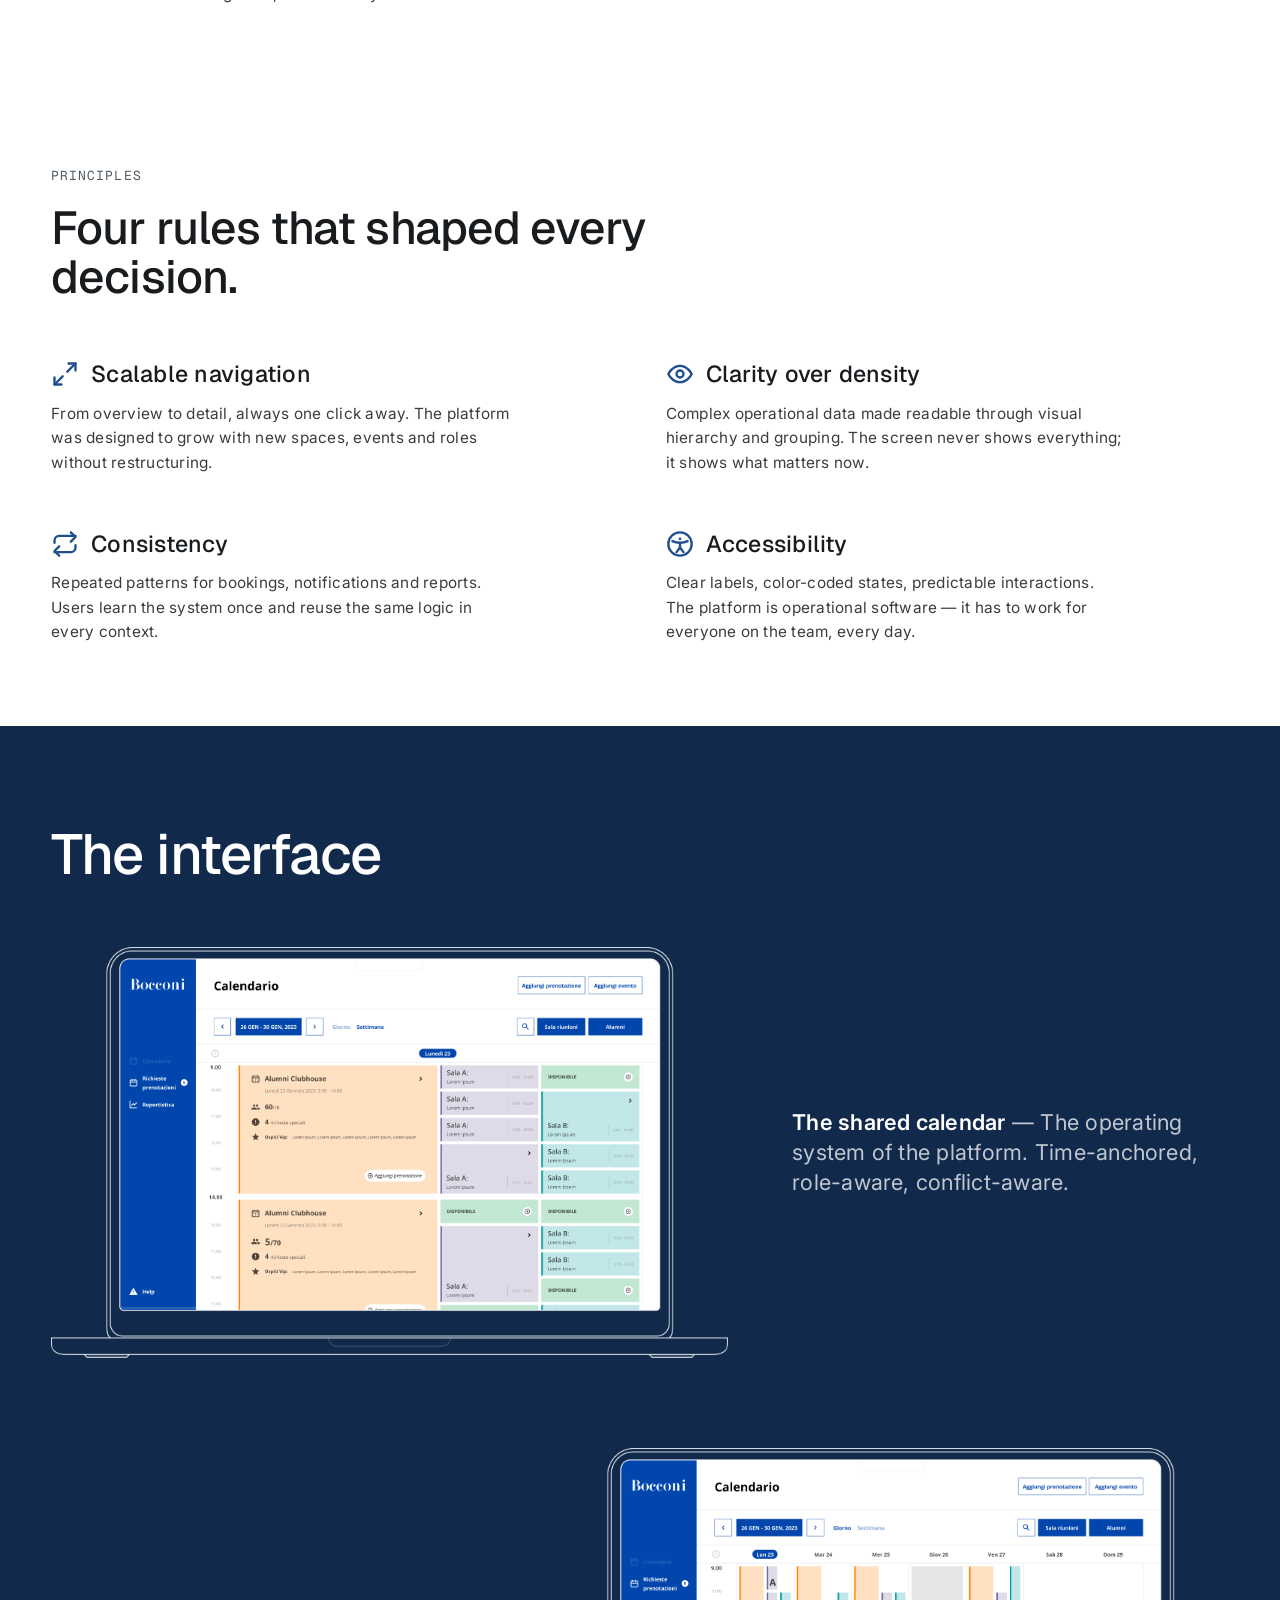
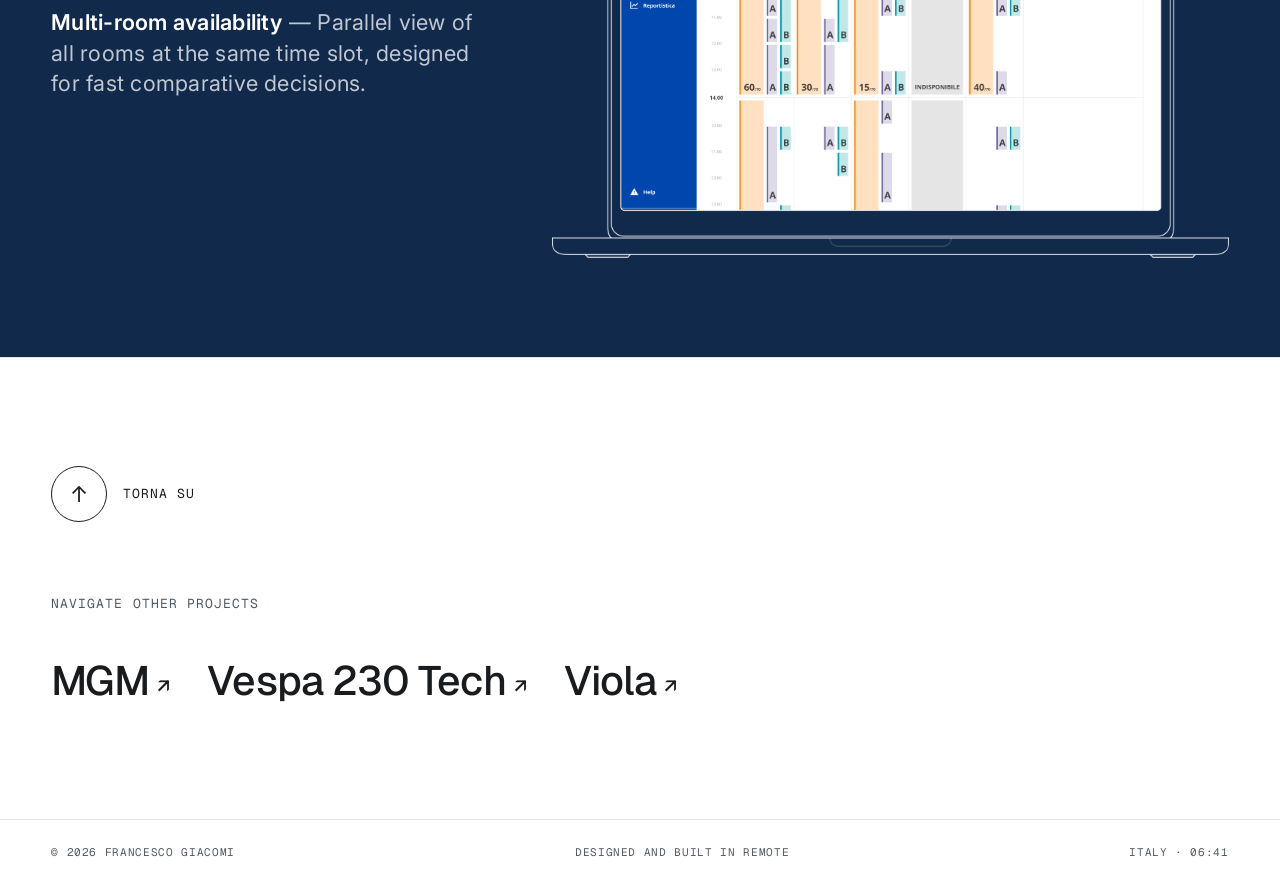
==== commit 709343af: "Revert info bar to 4-field standard (Year/Client/Role/Team) The Duration/Industry/Scope/Role&Team-me" ====
--- a/projects/bocconi.html
+++ b/projects/bocconi.html
@@ -70,12 +70,10 @@
               one interface anyone can read at a glance.
             </p>
             <dl class="cs-hero__meta">
-              <div><dt>Industry</dt><dd>Education · Enterprise Operations</dd></div>
               <div><dt>Year</dt><dd>2023</dd></div>
               <div><dt>Client</dt><dd>Bocconi University</dd></div>
-              <div><dt>Duration</dt><dd>2 months</dd></div>
-              <div><dt>Role &amp; Team</dt><dd>Product Designer — sole design lead</dd></div>
-              <div><dt>Scope</dt><dd>Service Design · UX Research · UI Design · Prototyping</dd></div>
+              <div><dt>Role</dt><dd>Lead Product Designer</dd></div>
+              <div><dt>Team</dt><dd>Sole design lead</dd></div>
             </dl>
           </div>
         </div>
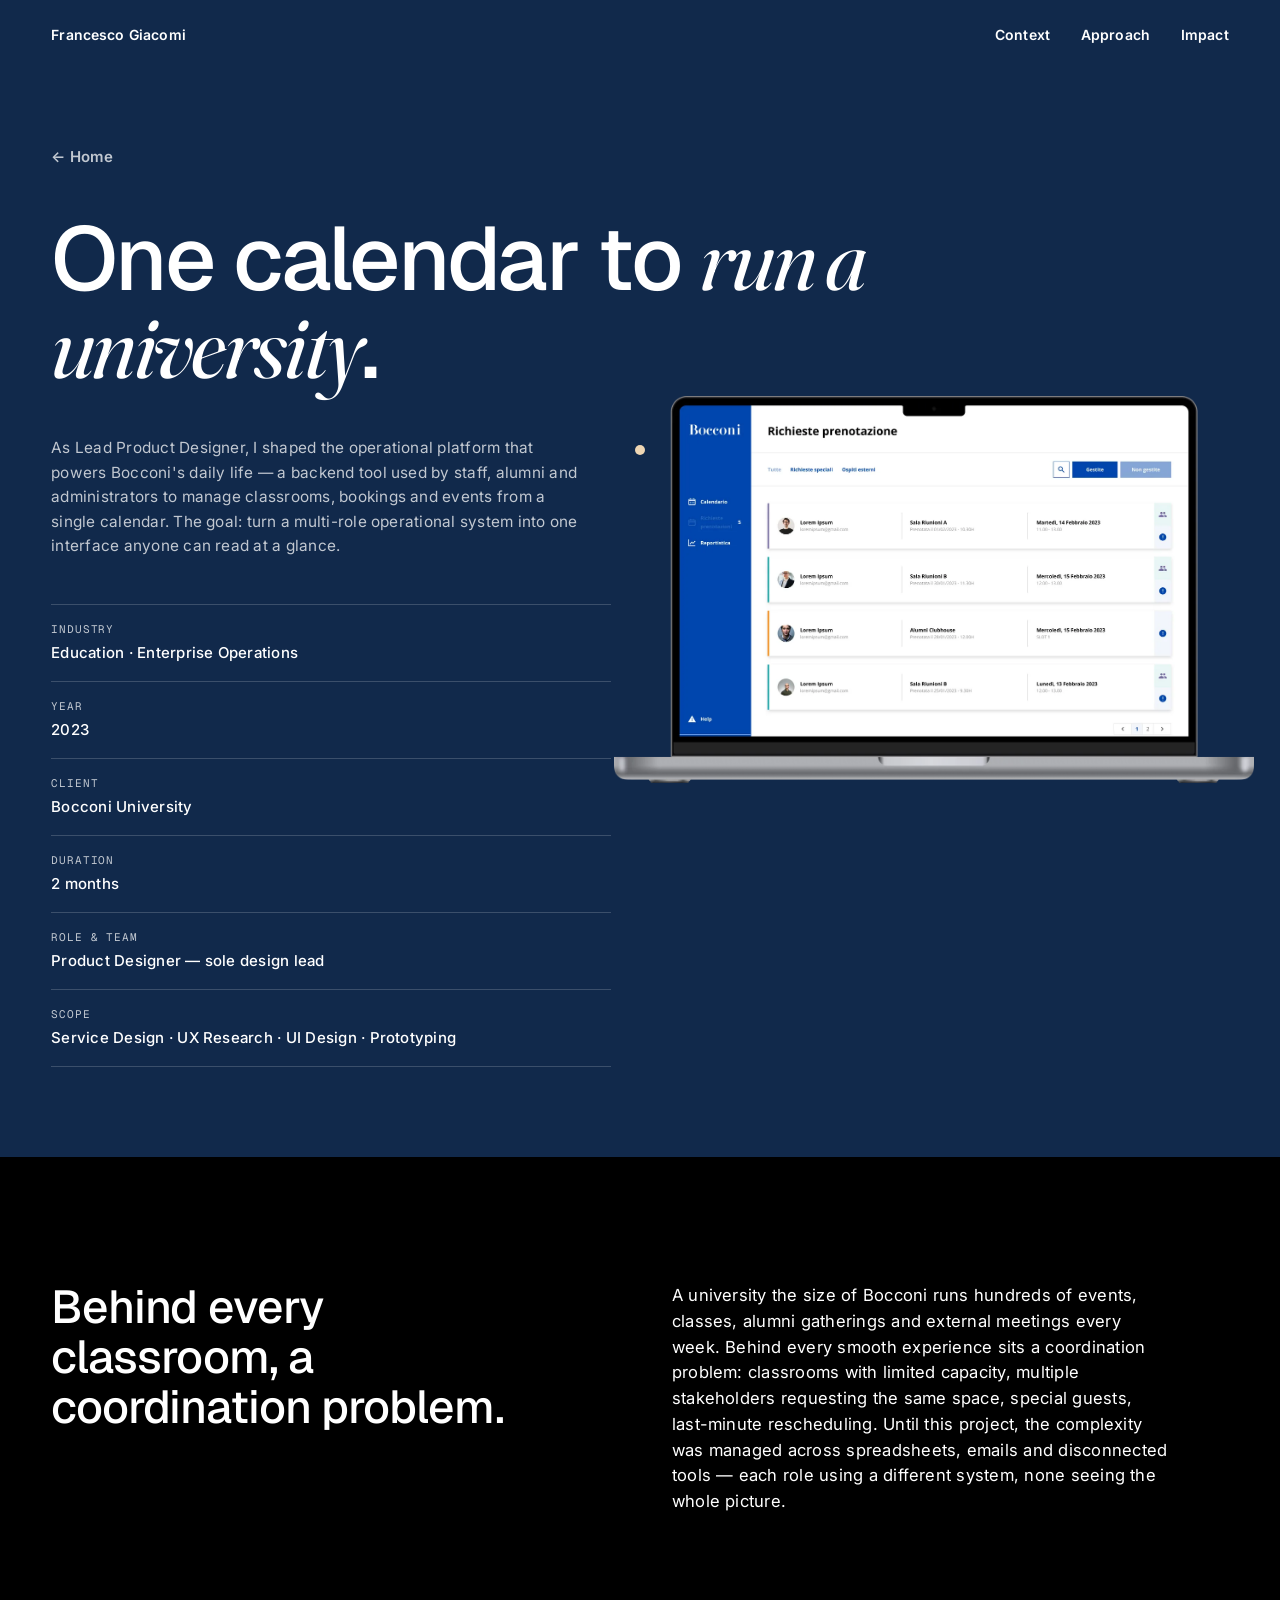
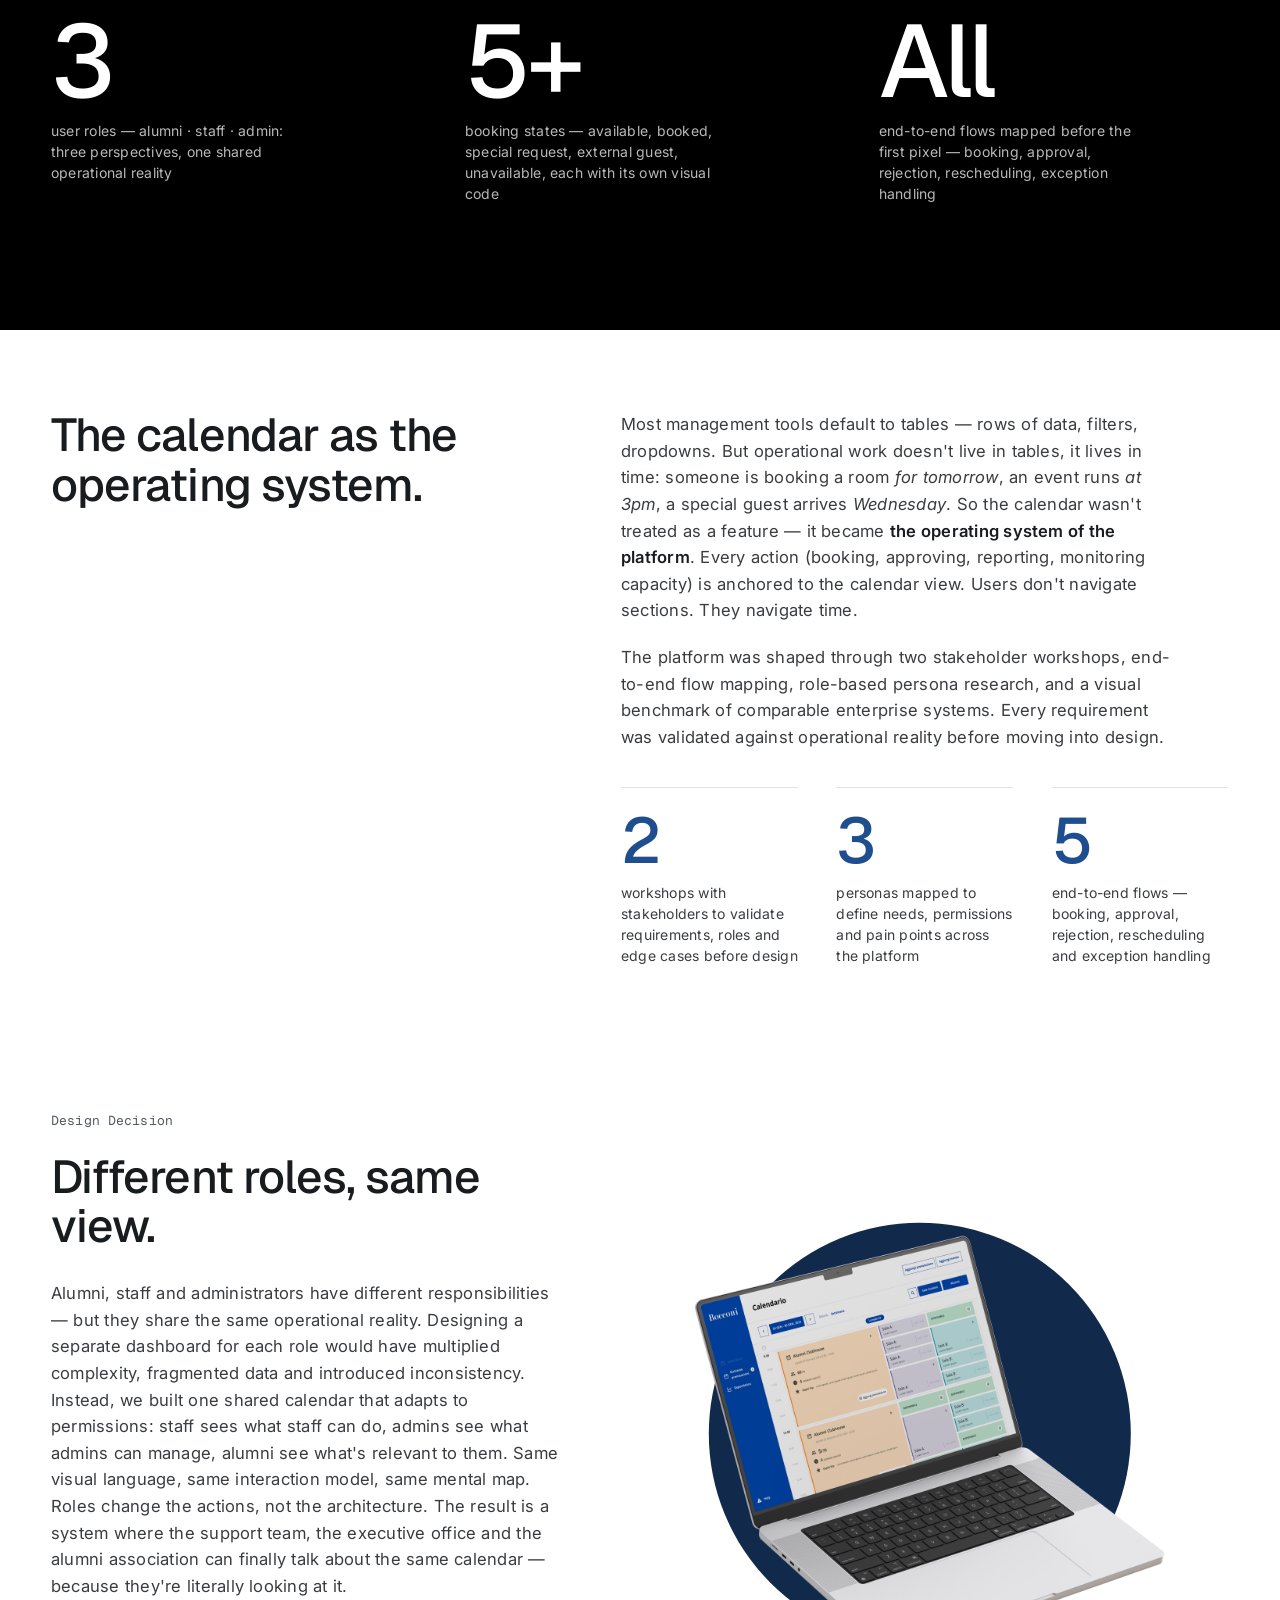
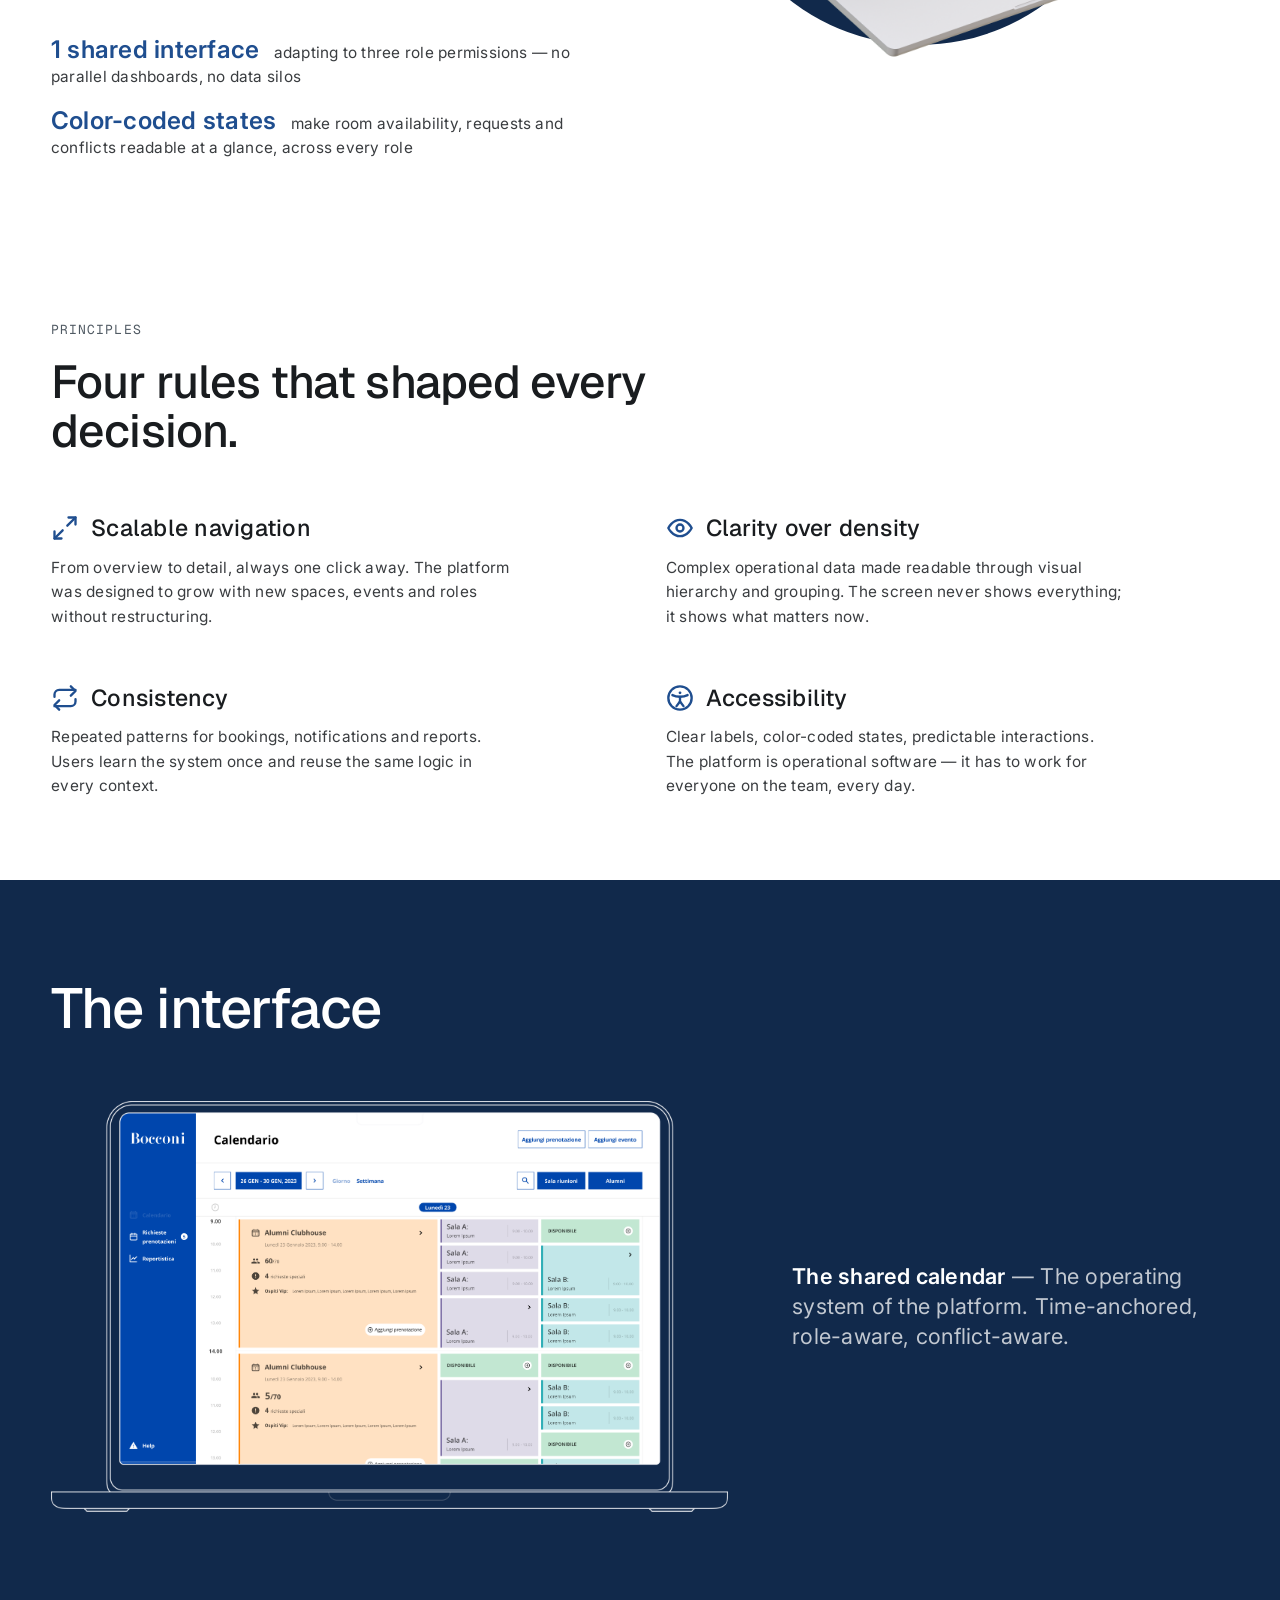
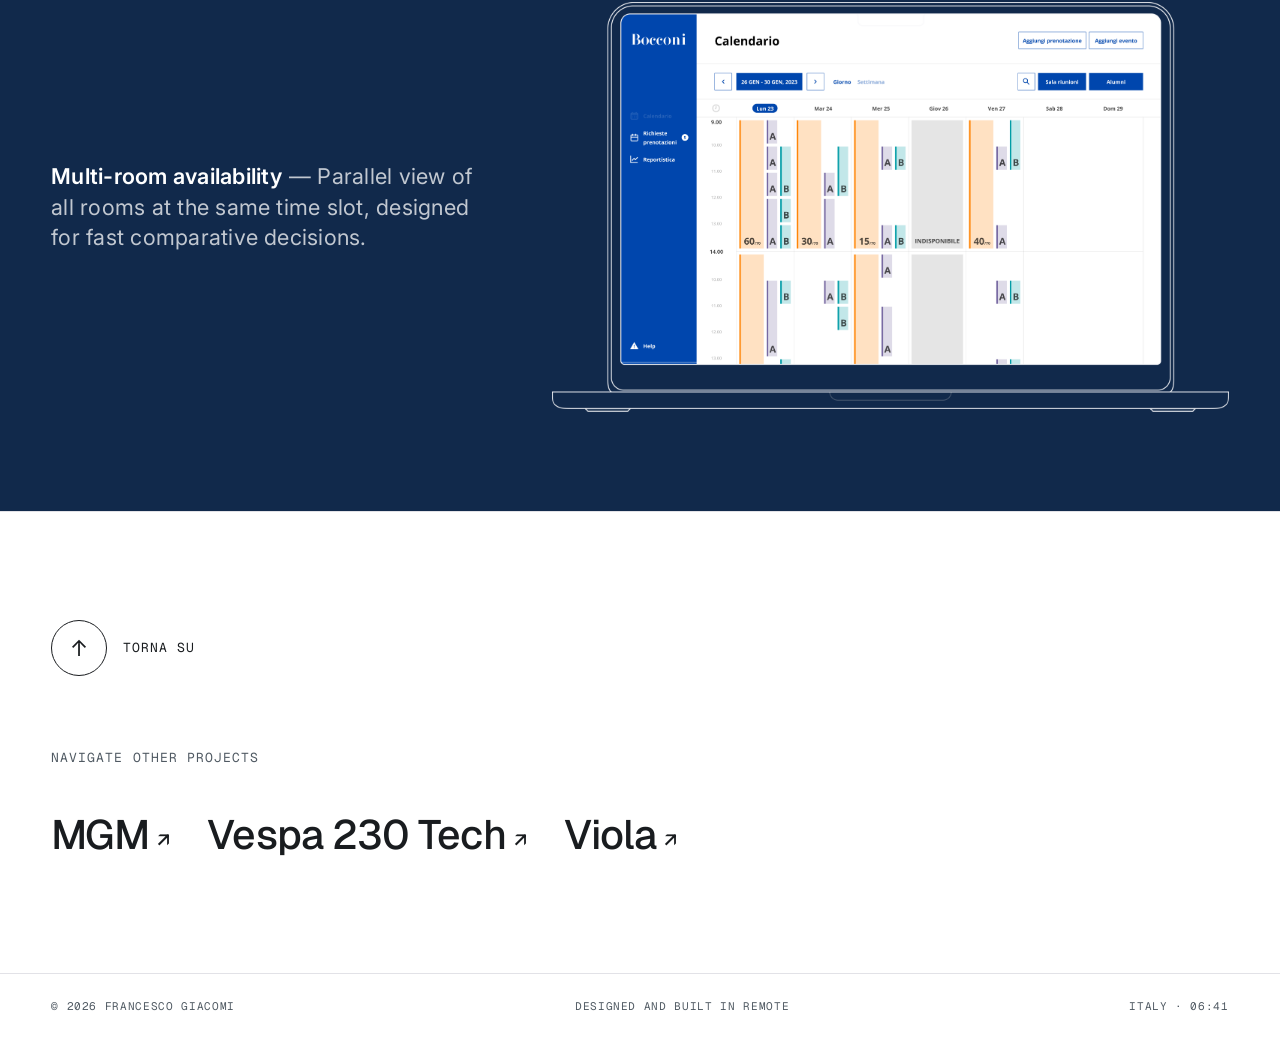
==== commit 7aa71950: "Info bar: add Industry/Scope/Duration, merge Role+Team (final) Confirmed final standard for the info" ====
--- a/projects/bocconi.html
+++ b/projects/bocconi.html
@@ -70,10 +70,12 @@
               one interface anyone can read at a glance.
             </p>
             <dl class="cs-hero__meta">
+              <div><dt>Industry</dt><dd>Education · Enterprise Operations</dd></div>
               <div><dt>Year</dt><dd>2023</dd></div>
               <div><dt>Client</dt><dd>Bocconi University</dd></div>
-              <div><dt>Role</dt><dd>Lead Product Designer</dd></div>
-              <div><dt>Team</dt><dd>Sole design lead</dd></div>
+              <div><dt>Duration</dt><dd>2 months</dd></div>
+              <div><dt>Role &amp; Team</dt><dd>Product Designer — sole design lead</dd></div>
+              <div><dt>Scope</dt><dd>Service Design · UX Research · UI Design · Prototyping</dd></div>
             </dl>
           </div>
         </div>
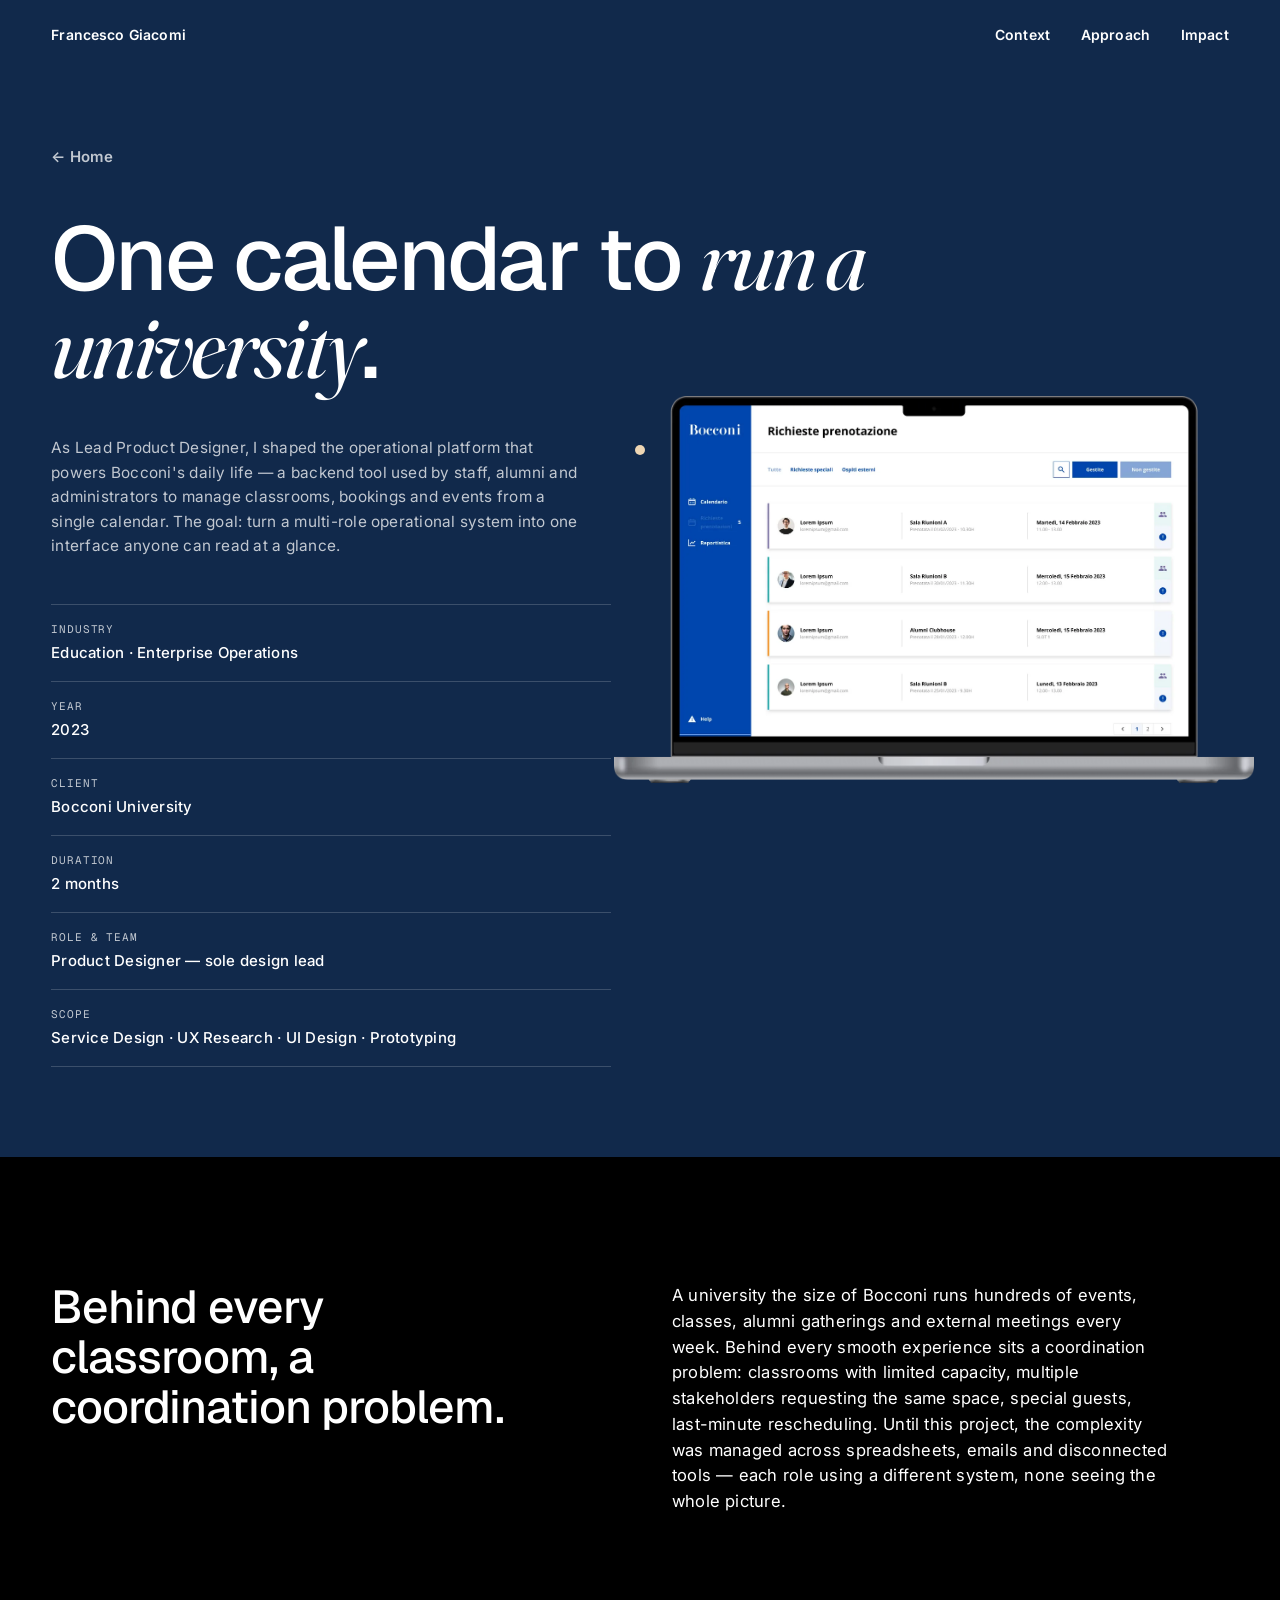
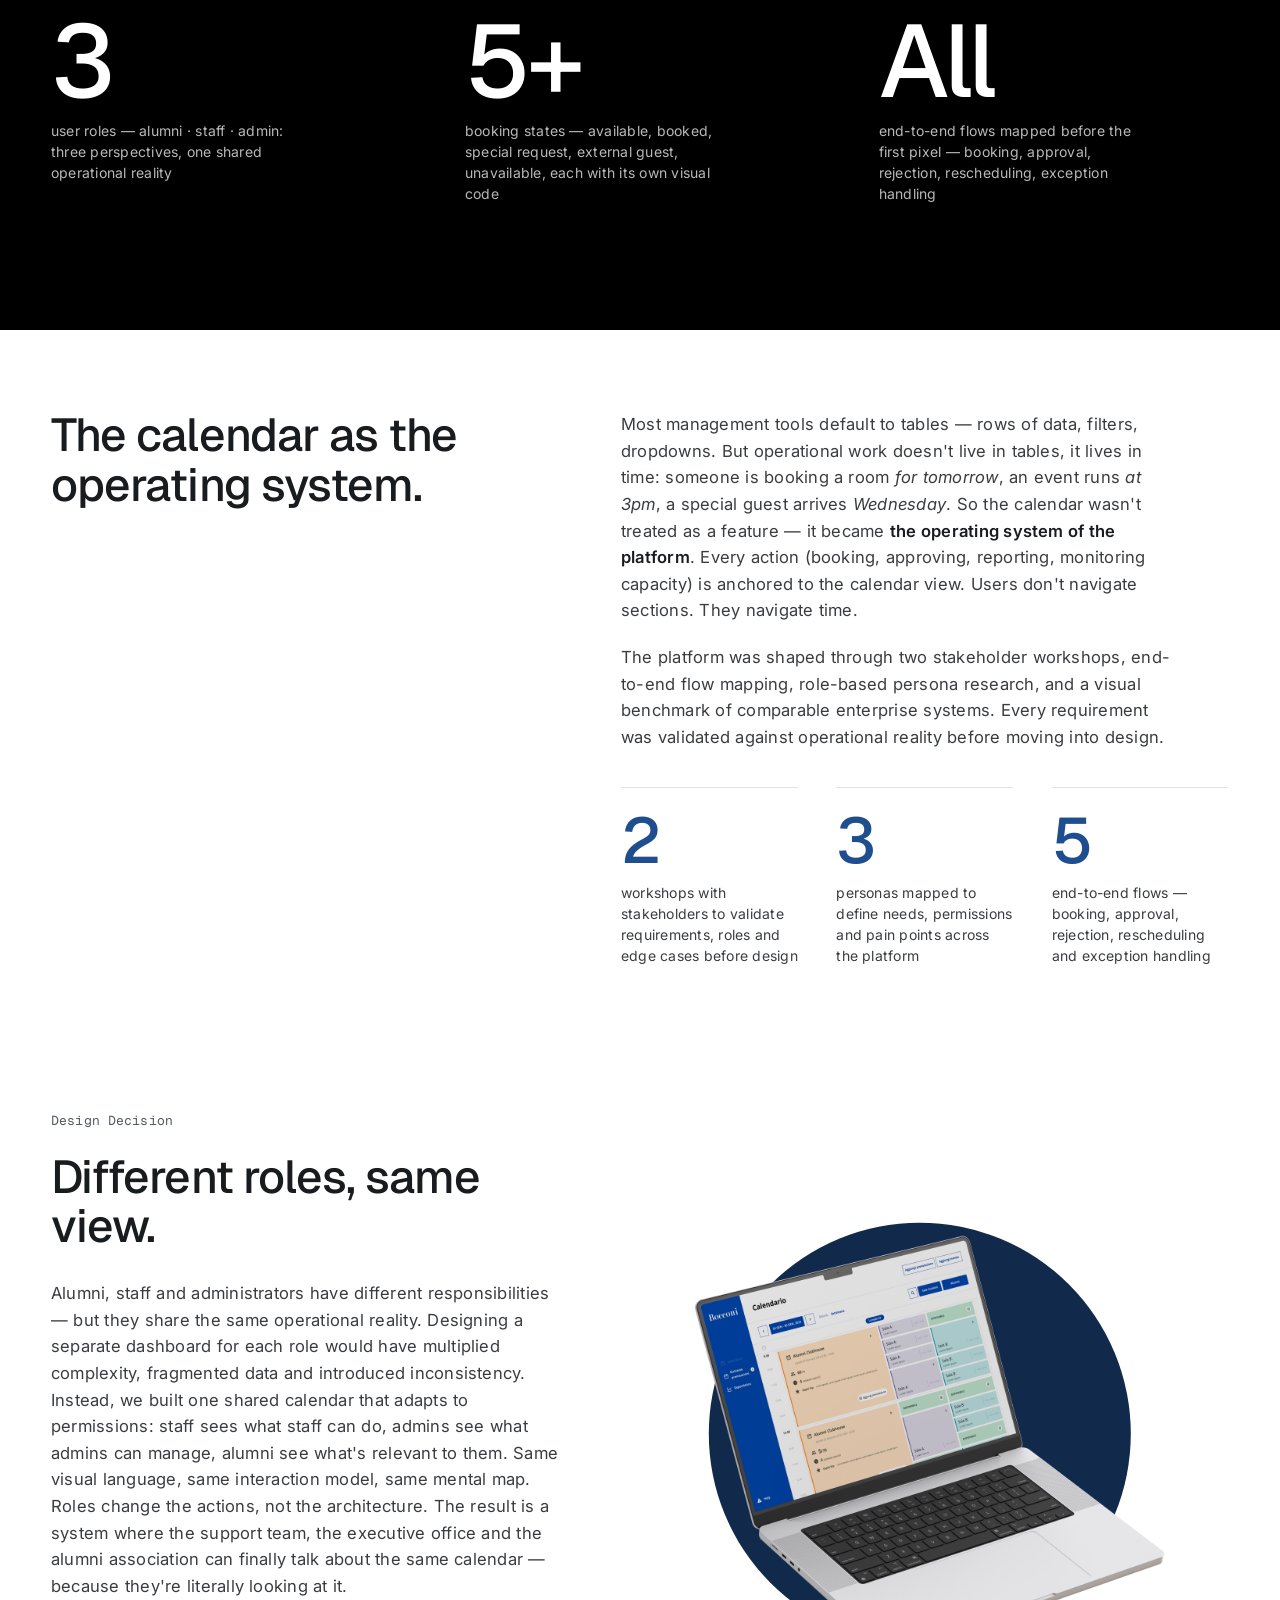
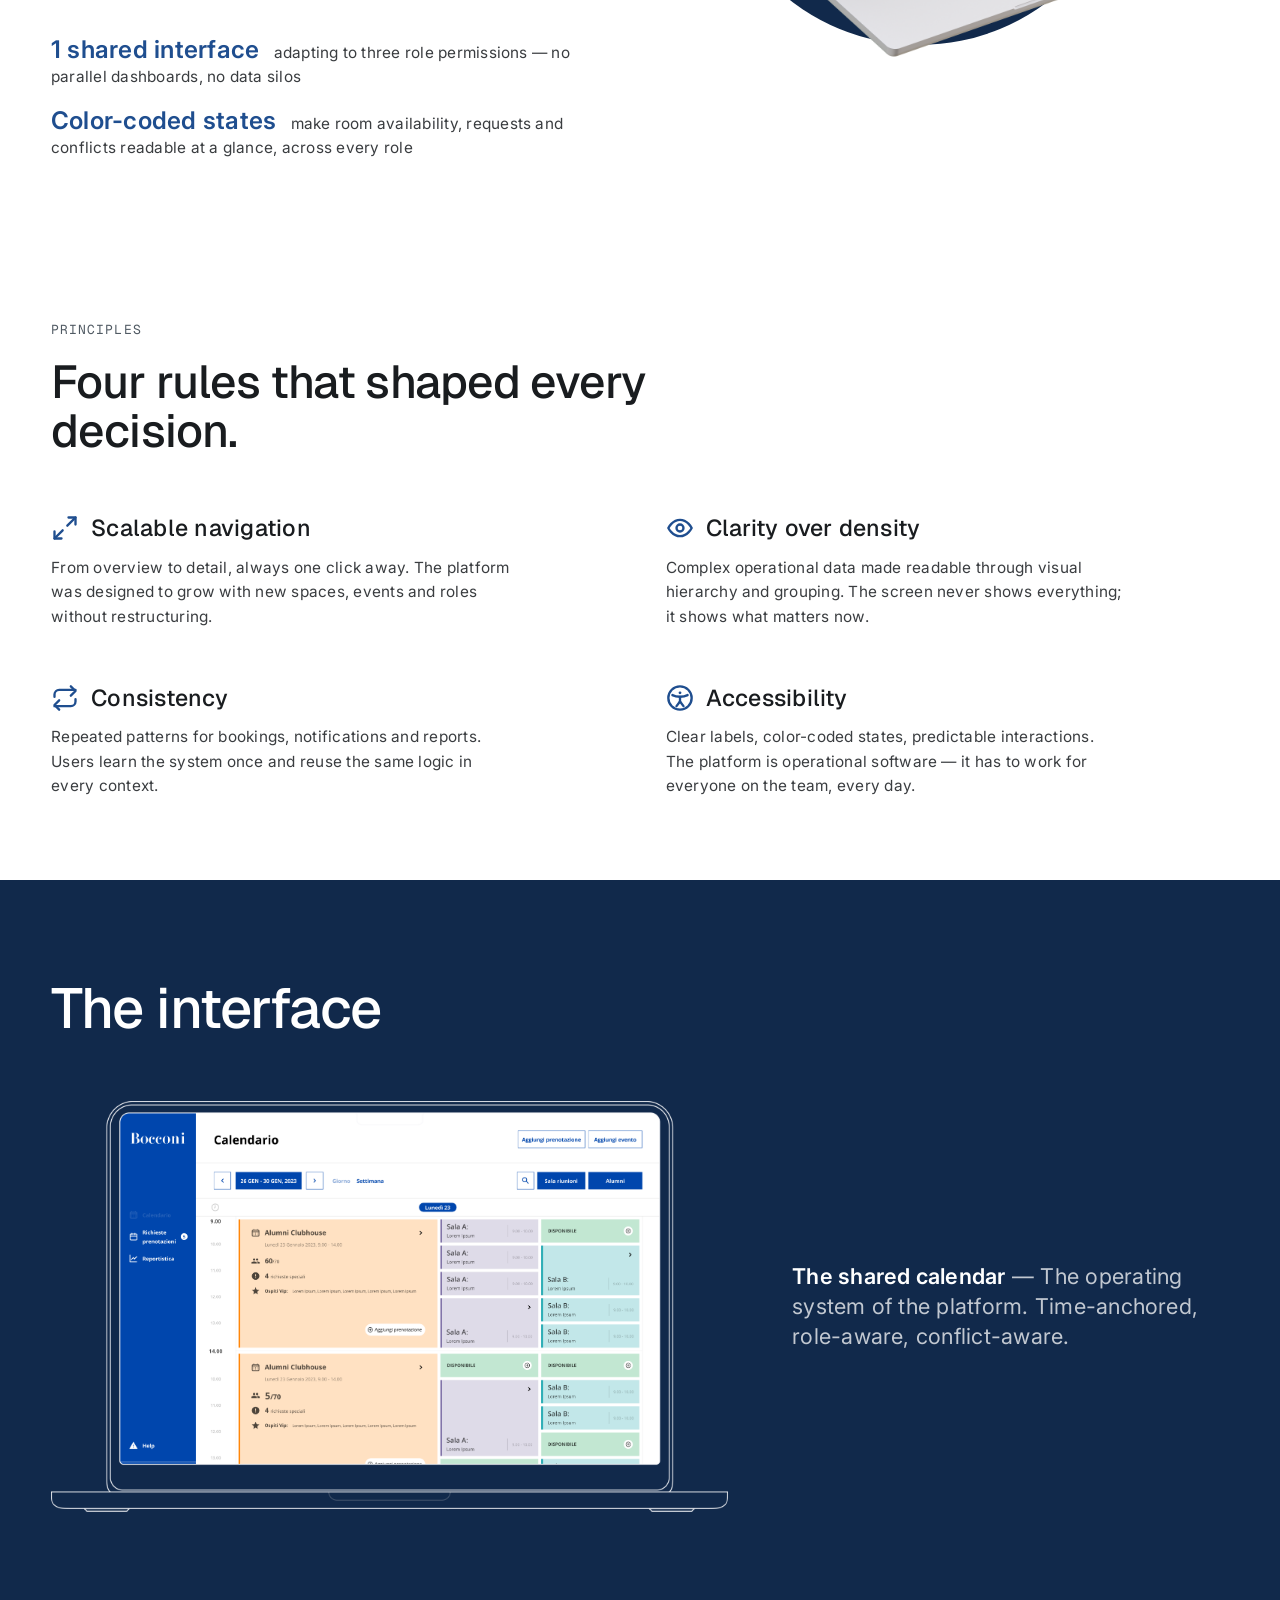
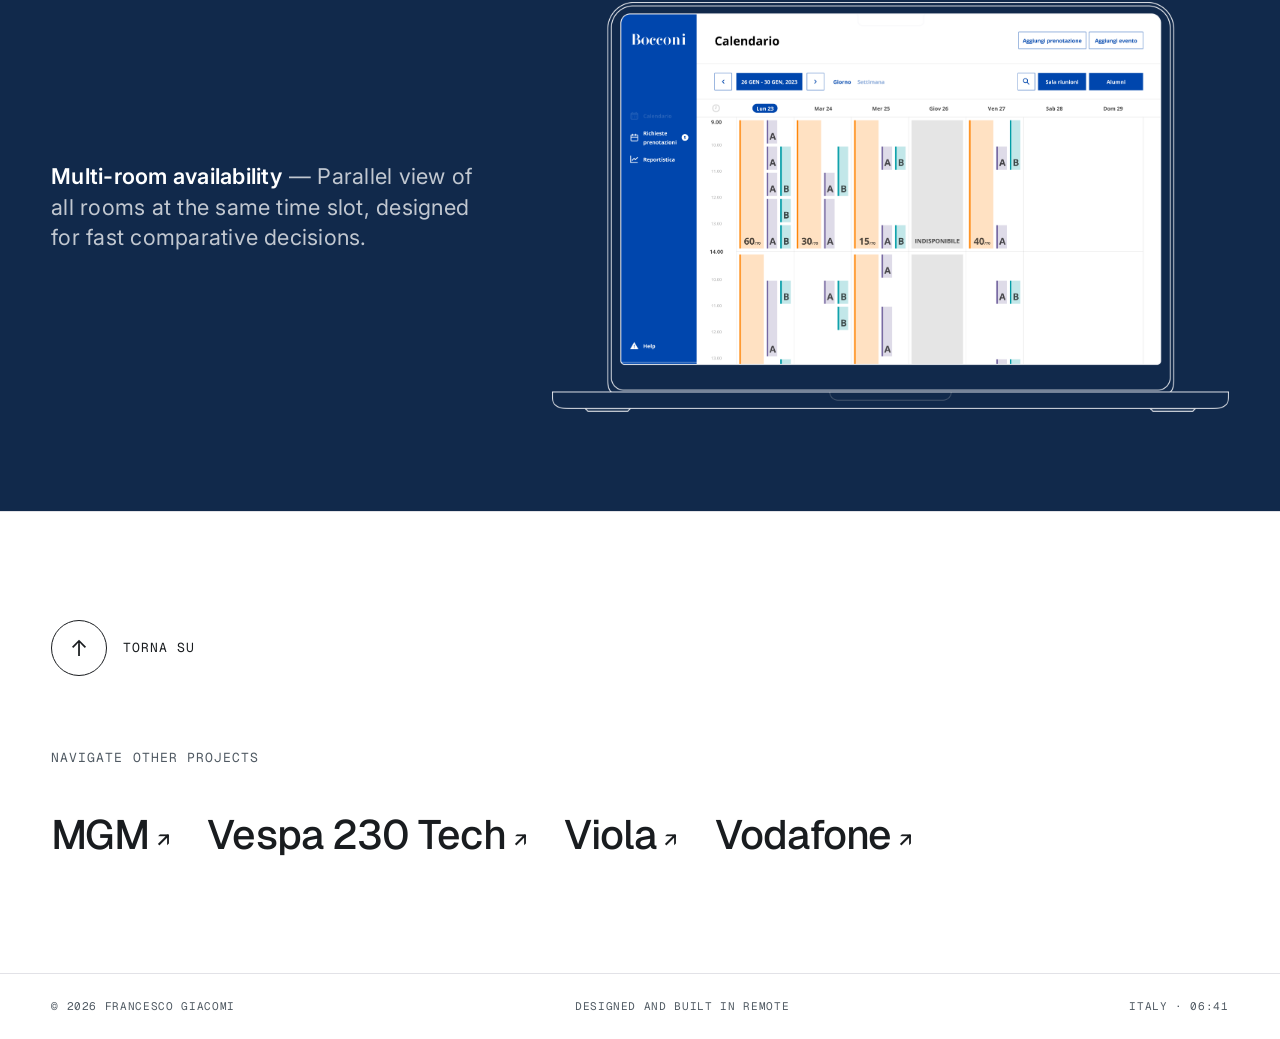
==== commit cbfd466b: "Add VODAFONE case study as 5th project Adds projects/vodafone.html following the same technical stru" ====
--- a/projects/bocconi.html
+++ b/projects/bocconi.html
@@ -232,6 +232,7 @@
           <li><a href="guzzi.html" data-cursor="hover">MGM <span aria-hidden="true">↗</span></a></li>
           <li><a href="vespa.html" data-cursor="hover">Vespa 230 Tech <span aria-hidden="true">↗</span></a></li>
           <li><a href="viola.html" data-cursor="hover">Viola <span aria-hidden="true">↗</span></a></li>
+          <li><a href="vodafone.html" data-cursor="hover">Vodafone <span aria-hidden="true">↗</span></a></li>
         </ul>
       </footer>
     </article>
--- a/assets/css/styles.css
+++ b/assets/css/styles.css
@@ -624,6 +624,8 @@
 .work--guzzi.work--reveal { --reveal-glow: 150, 160, 180; } /* cool neutral backlight */
 .work--hmi   { background: radial-gradient(110% 70% at 100% 100%, rgba(0,168,126,.20) 0%, transparent 60%), var(--surface-soft); }
 .work--bocconi { background: radial-gradient(110% 70% at 100% 100%, rgba(58,64,196,.42) 0%, transparent 60%), var(--canvas-dark); }
+.work--vodafone { background: radial-gradient(110% 70% at 100% 100%, rgba(230,0,0,.40) 0%, transparent 60%), var(--canvas-dark); }
+.work--vodafone.work--reveal { --reveal-glow: 230, 0, 0; }
 
 /* Card internal grid — content left, device right */
 .work__link {
